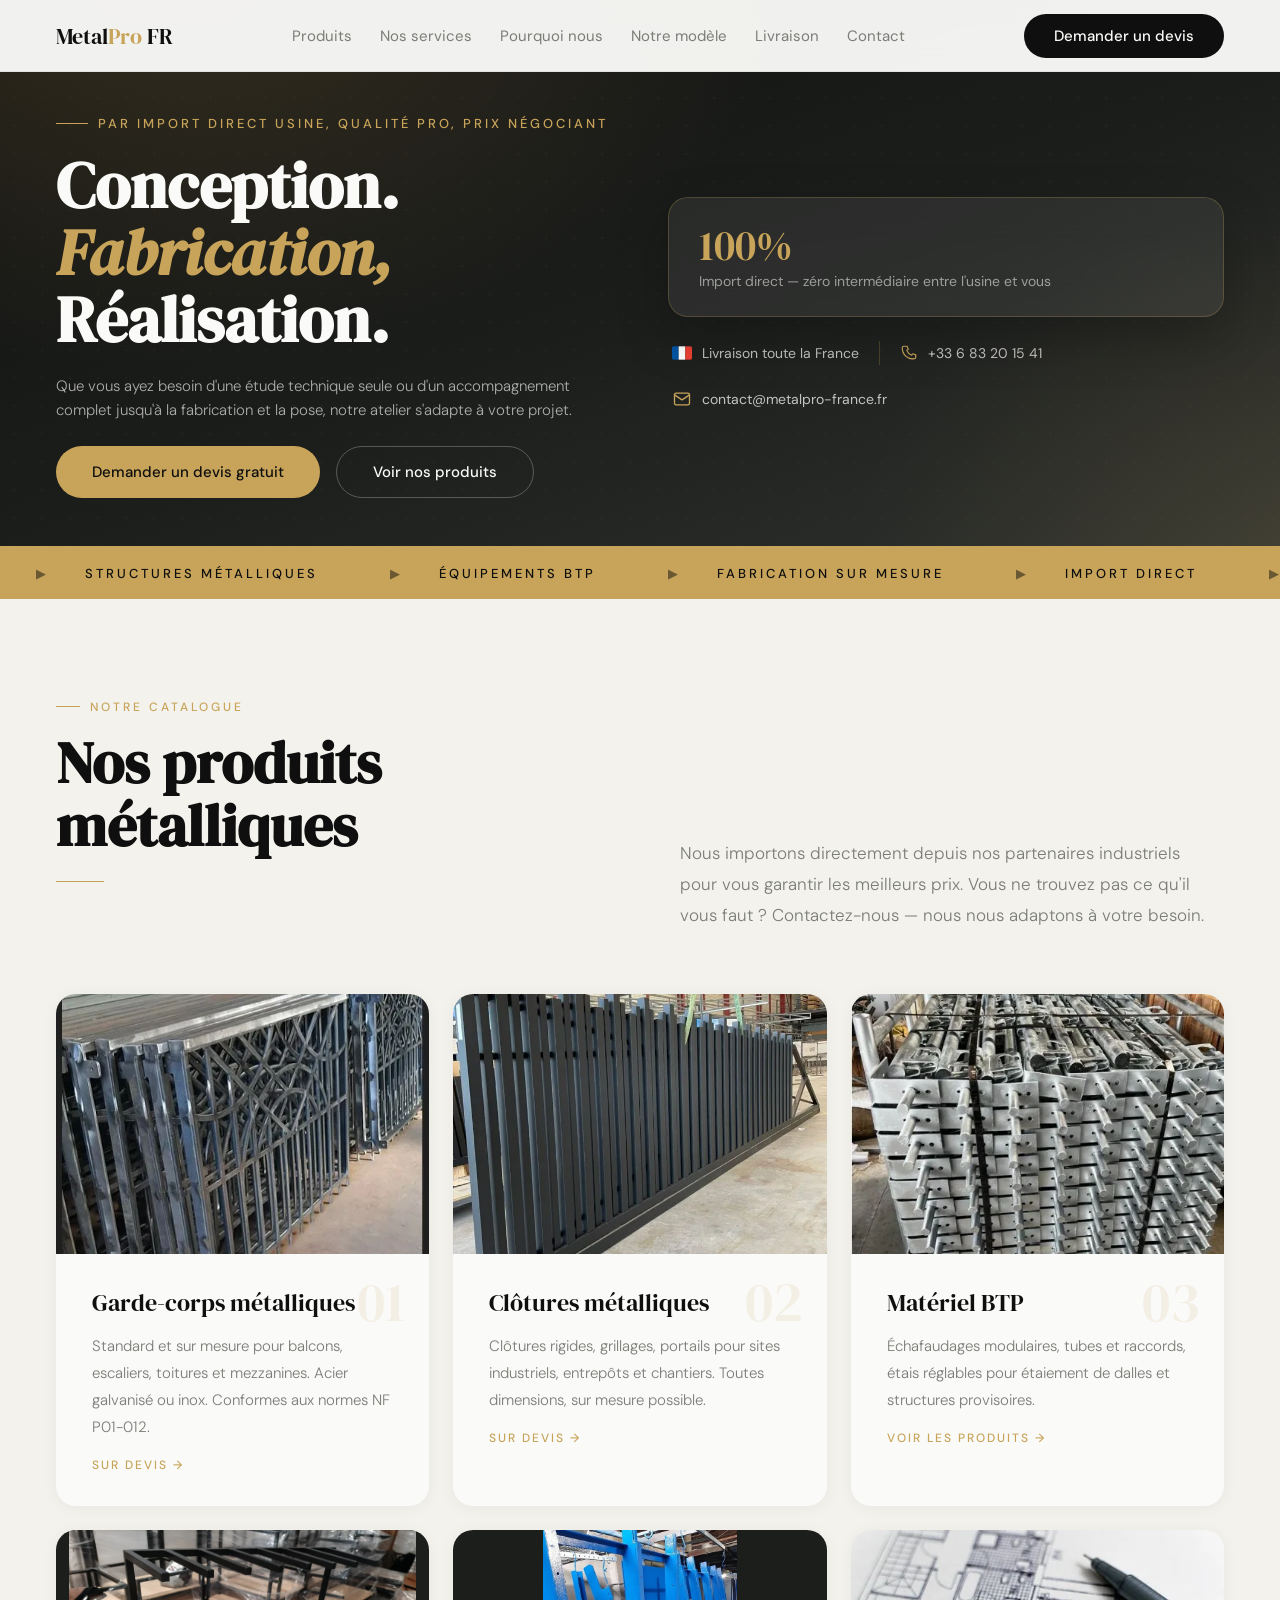
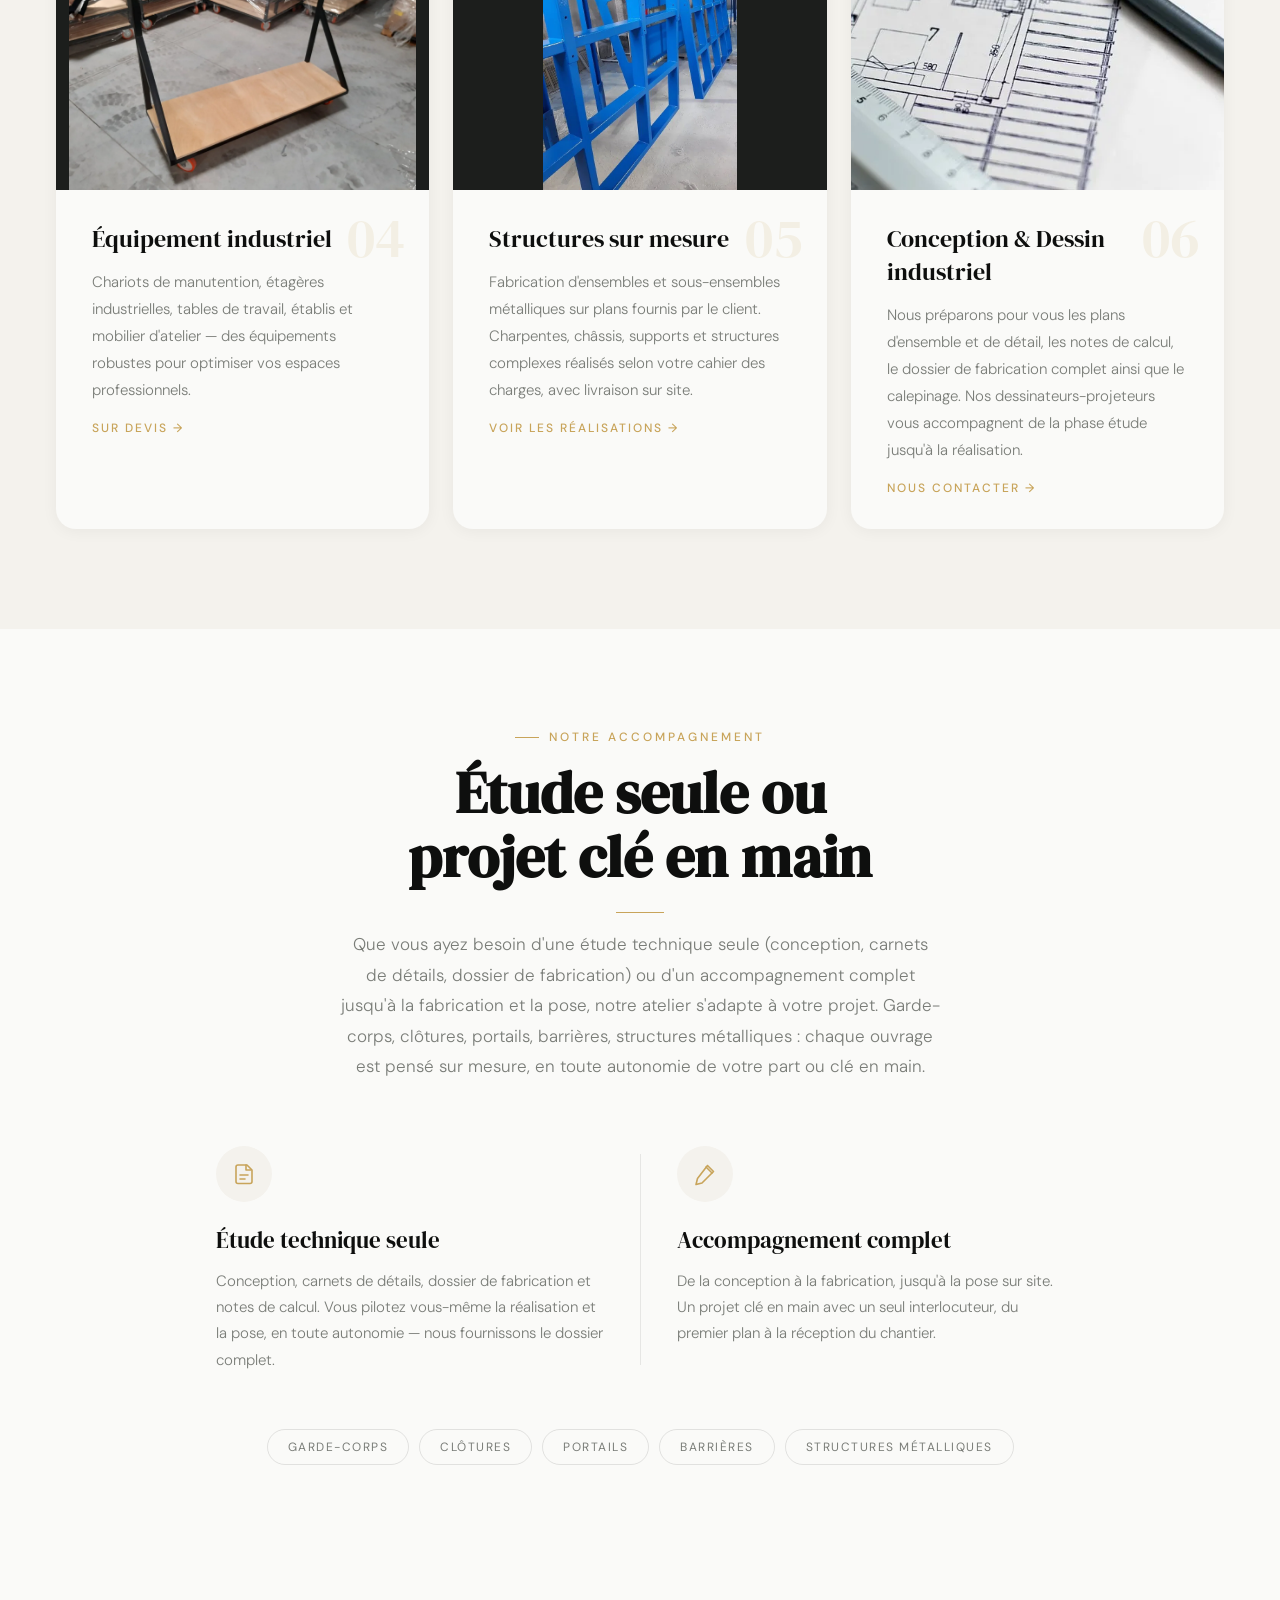
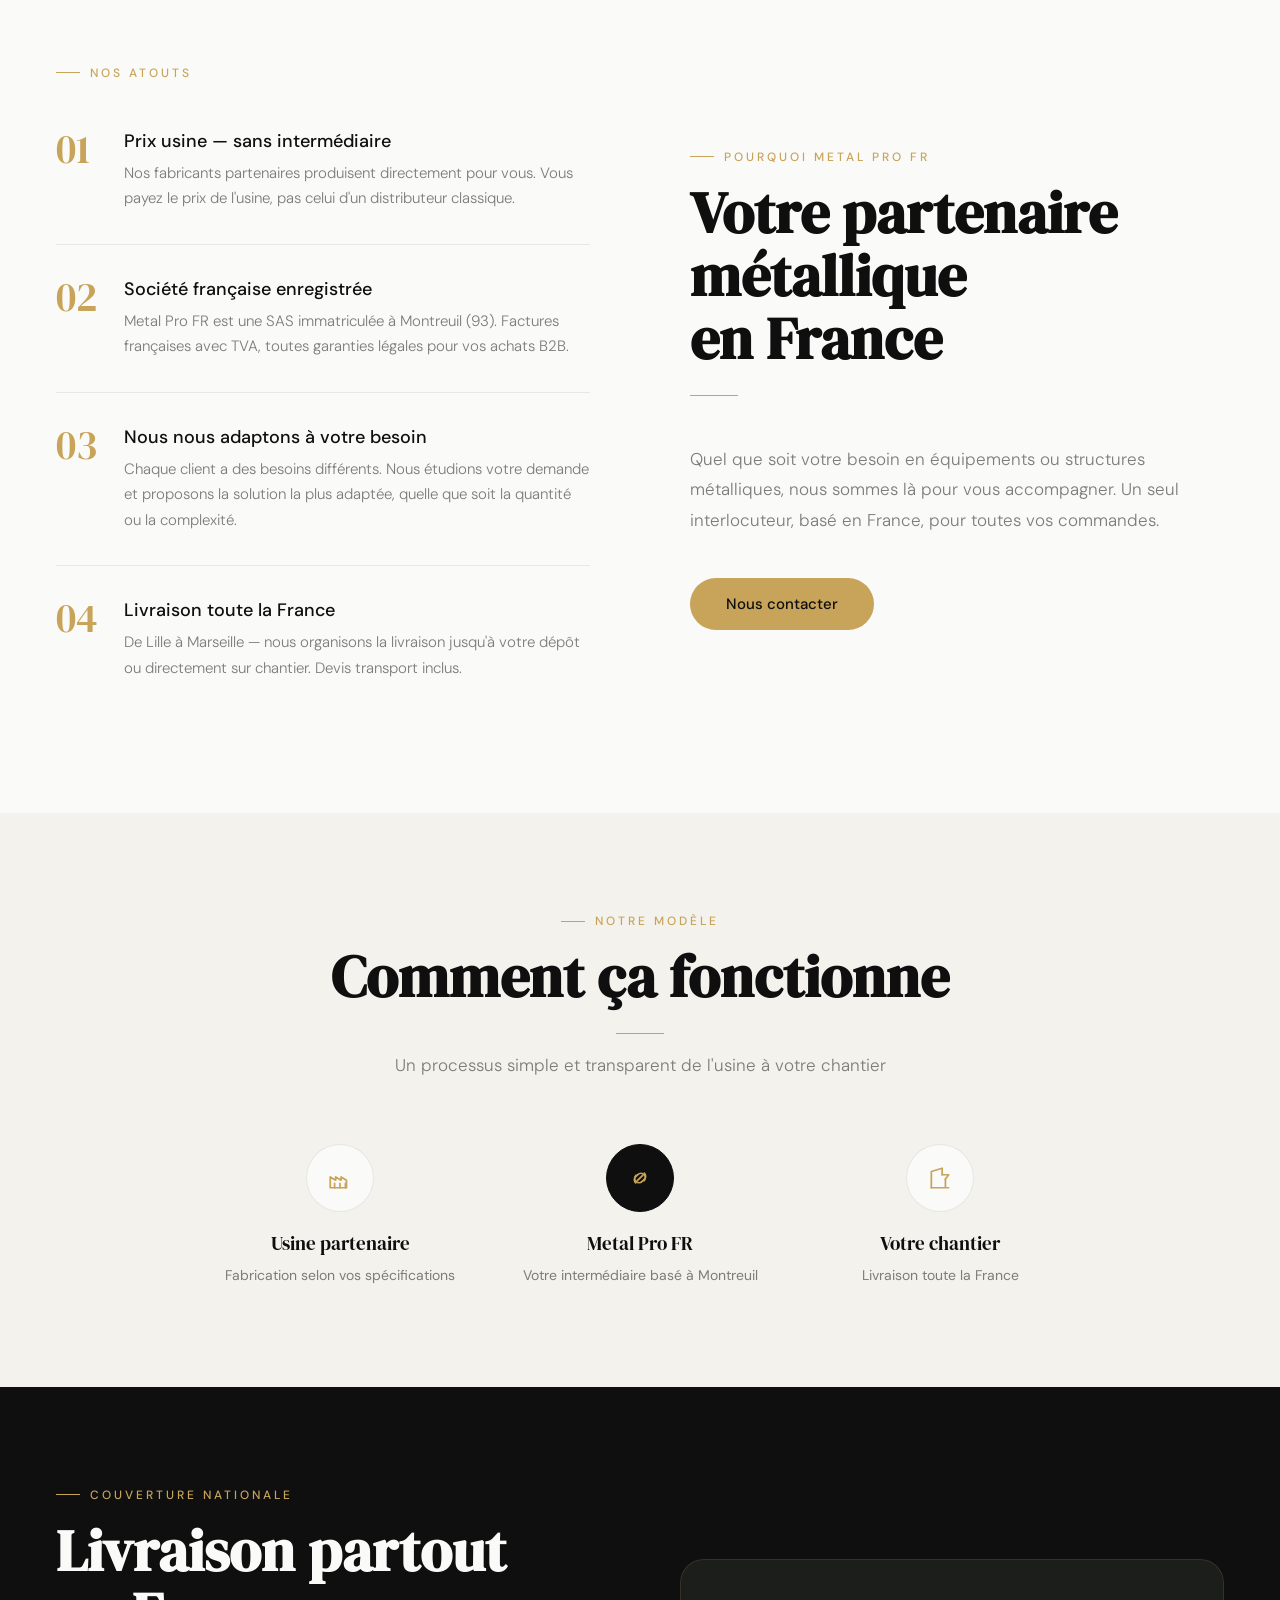
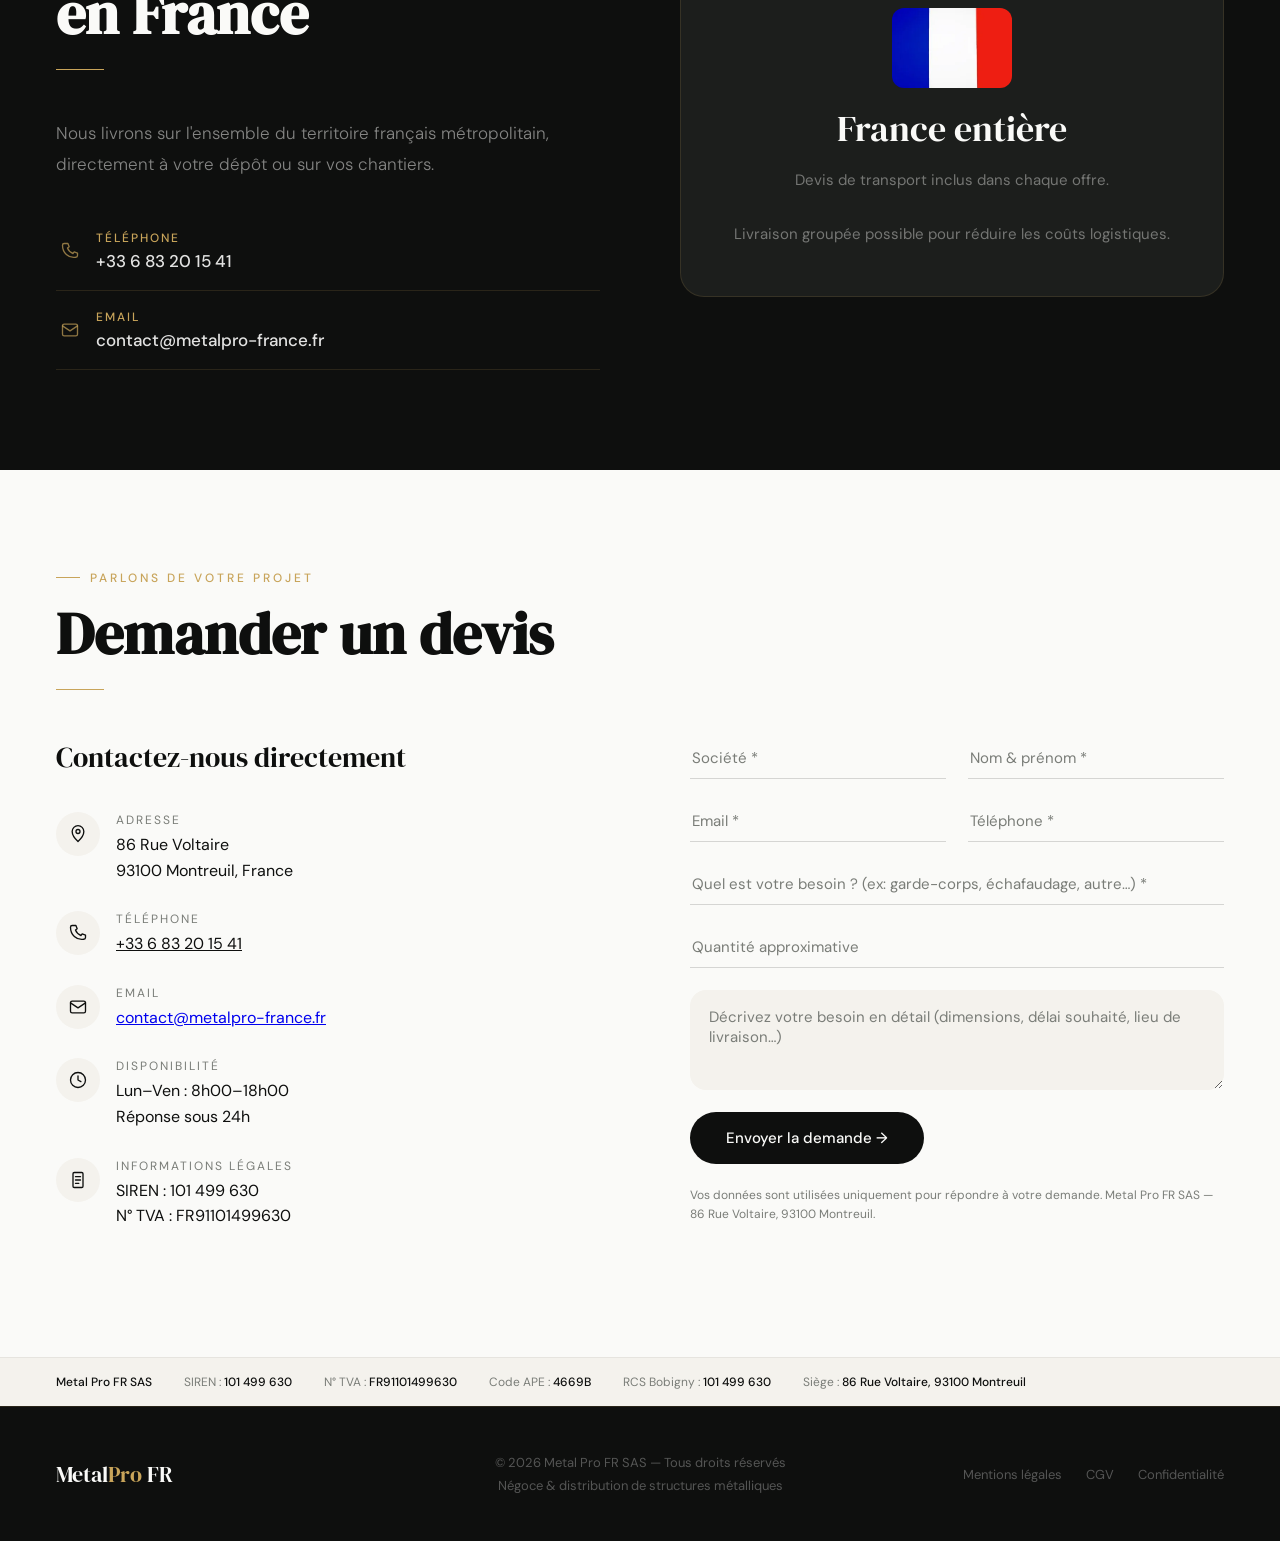
==== index.html @ 5ad7278f "Shorten hero description, move detailed copy to services section" ====
<!DOCTYPE html>
<html lang="fr">
<head>
<meta charset="UTF-8">
<link rel="icon" type="image/svg+xml" href="[data-uri]">
<meta name="viewport" content="width=device-width, initial-scale=1.0">
<title>Metal Pro FR — Négoce & Distribution de Structures Métalliques</title>
<meta name="description" content="Import direct usine — qualité professionnelle, prix négociant. Equipements et structures métalliques pour le BTP. Livraison toute la France.">
<link rel="canonical" href="https://metalpro-france.fr/">
<meta property="og:type" content="website">
<meta property="og:site_name" content="Metal Pro FR">
<meta property="og:title" content="Metal Pro FR — Négoce & Distribution de Structures Métalliques">
<meta property="og:description" content="Import direct usine — qualité professionnelle, prix négociant. Equipements et structures métalliques pour le BTP. Livraison toute la France.">
<meta property="og:url" content="https://metalpro-france.fr/">
<meta property="og:image" content="https://metalpro-france.fr/images/structures-sur-mesure.webp">
<meta property="og:locale" content="fr_FR">
<meta name="twitter:card" content="summary_large_image">
<meta name="twitter:title" content="Metal Pro FR — Négoce & Distribution de Structures Métalliques">
<meta name="twitter:description" content="Import direct usine — qualité professionnelle, prix négociant. Equipements et structures métalliques pour le BTP.">
<meta name="twitter:image" content="https://metalpro-france.fr/images/structures-sur-mesure.webp">
<link rel="preconnect" href="https://fonts.googleapis.com">
<link rel="preconnect" href="https://fonts.gstatic.com" crossorigin>
<link href="https://fonts.googleapis.com/css2?family=DM+Serif+Display:ital@0;1&family=DM+Sans:wght@300;400;500&display=swap" rel="stylesheet">
<link rel="stylesheet" href="assets/css/common.css">
<script src="assets/js/main.js" defer></script>
<script src="assets/js/form.js" defer></script>
<script type="application/ld+json">
{
  "@context": "https://schema.org",
  "@type": "LocalBusiness",
  "name": "Metal Pro FR",
  "legalName": "Metal Pro FR SAS",
  "url": "https://metalpro-france.fr/",
  "telephone": "+33683201541",
  "email": "contact@metalpro-france.fr",
  "address": {
    "@type": "PostalAddress",
    "streetAddress": "86 Rue Voltaire",
    "postalCode": "93100",
    "addressLocality": "Montreuil",
    "addressCountry": "FR"
  },
  "areaServed": "FR",
  "vatID": "FR91101499630",
  "taxID": "101499630",
  "openingHoursSpecification": {
    "@type": "OpeningHoursSpecification",
    "dayOfWeek": ["Monday","Tuesday","Wednesday","Thursday","Friday"],
    "opens": "08:00",
    "closes": "18:00"
  }
}
</script>
<style>
/* HERO — fond foncé */
.hero{display:grid;grid-template-columns:1fr 1fr;align-items:center;padding:108px 56px 48px;gap:56px;position:relative;overflow:hidden;
  background:
    radial-gradient(ellipse 1100px 750px at 12% -15%, rgba(200,164,90,0.22), transparent 60%),
    radial-gradient(ellipse 900px 700px at 105% 105%, rgba(200,164,90,0.14), transparent 55%),
    linear-gradient(160deg, var(--noir) 0%, var(--gris-fonce) 55%, var(--gris-mid) 100%);
}
.hero::before{content:'';position:absolute;inset:0;background-image:radial-gradient(rgba(200,164,90,0.12) 1px, transparent 1px);background-size:28px 28px;opacity:0.4;pointer-events:none;z-index:0}
.hero-left{position:relative;z-index:1}
.hero-eyebrow{display:inline-flex;align-items:center;gap:10px;font-size:13px;letter-spacing:3px;text-transform:uppercase;color:var(--or);margin-bottom:20px;font-weight:500}
.hero-eyebrow::before{content:'';width:32px;height:1px;background:var(--or)}
.hero-title{font-family:'DM Serif Display',serif;font-size:clamp(40px,5vw,64px);line-height:1.05;color:var(--blanc);margin-bottom:20px}
.hero-title em{font-style:italic;color:var(--or)}
.hero-desc{font-size:15px;font-weight:300;color:rgba(250,250,248,0.65);line-height:1.6;max-width:540px;margin-bottom:24px}
.hero-actions{display:flex;gap:16px;align-items:center;flex-wrap:wrap}
.btn-dark{background:var(--or);color:var(--noir);font-family:'DM Sans',sans-serif;font-weight:500;font-size:15px;padding:16px 36px;border:none;cursor:pointer;border-radius:999px;text-decoration:none;display:inline-block;transition:background .25s var(--ease),transform .25s var(--ease),box-shadow .25s var(--ease)}
.btn-dark:hover{background:var(--or-dark);transform:translateY(-2px);box-shadow:0 14px 28px rgba(200,164,90,0.3)}
.btn-ghost{background:transparent;color:var(--blanc);font-family:'DM Sans',sans-serif;font-weight:500;font-size:15px;padding:15px 36px;border:1px solid rgba(255,255,255,0.25);cursor:pointer;border-radius:999px;transition:border-color .25s var(--ease),color .25s var(--ease),transform .25s var(--ease)}
.btn-ghost:hover{border-color:var(--or);color:var(--or);transform:translateY(-2px)}
.hero-right{position:relative;z-index:1;display:flex;flex-direction:column;gap:24px}
.hero-stat-card{background:rgba(250,250,248,0.07);border:1px solid rgba(200,164,90,0.25);padding:26px 30px;border-radius:20px;backdrop-filter:blur(20px);-webkit-backdrop-filter:blur(20px);box-shadow:0 20px 50px rgba(0,0,0,0.25)}
.hero-stat-card .num{font-family:'DM Serif Display',serif;font-size:42px;color:var(--or);line-height:1}
.hero-stat-card .label{font-size:14px;color:rgba(250,250,248,0.55);margin-top:6px}
.hero-mini-row{display:flex;align-items:center;gap:20px;padding:0 4px}
.hero-mini-item{display:flex;align-items:center;gap:10px;text-decoration:none;color:rgba(250,250,248,0.75);font-size:14px}
.hero-mini-item .icon{width:18px;height:18px;color:var(--or);flex-shrink:0}
.hero-mini-divider{width:1px;height:24px;background:rgba(200,164,90,0.25);flex-shrink:0}
a.hero-mini-item{transition:color .25s var(--ease)}
a.hero-mini-item:hover{color:var(--or)}

.hero-contact-email{display:inline-flex;align-items:center;gap:10px;text-decoration:none;color:rgba(250,250,248,0.75);font-size:14px;padding:0 4px;transition:color .25s var(--ease)}
.hero-contact-email:hover{color:var(--or)}
.hero-contact-email .icon{color:var(--or);flex-shrink:0}
.hero-contact-arrow{width:15px;height:15px;flex-shrink:0;opacity:0;transform:translateX(-4px);transition:opacity .3s var(--ease),transform .3s var(--ease)}
.hero-contact-email:hover .hero-contact-arrow{opacity:1;transform:translateX(0)}

.bandeau{background:var(--or);padding:16px 0;overflow:hidden;white-space:nowrap}
.bandeau-inner{display:inline-flex;animation:scroll 28s linear infinite}
.bandeau-item{font-size:13px;letter-spacing:3px;text-transform:uppercase;color:var(--noir);padding:0 36px;font-weight:500}
.bandeau-item span{margin-right:36px;opacity:0.5}
@keyframes scroll{0%{transform:translateX(0)}100%{transform:translateX(-50%)}}

section{padding:100px 56px}
.titre-section{font-family:'DM Serif Display',serif;font-size:clamp(36px,4.5vw,58px);line-height:1.1;color:var(--noir);margin-bottom:16px}
.sous-titre{font-size:17px;font-weight:300;color:var(--texte-muted);line-height:1.8;max-width:540px}

.produits{background:var(--gris-clair)}
.produits-header{display:grid;grid-template-columns:1fr 1fr;gap:80px;align-items:end;margin-bottom:64px}
.produits-grid{display:grid;grid-template-columns:repeat(3,1fr);gap:24px}
.produit-card{background:var(--blanc);padding:0;position:relative;cursor:pointer;transition:transform .4s var(--ease),box-shadow .4s var(--ease);overflow:hidden;border-radius:20px;box-shadow:0 2px 16px rgba(0,0,0,0.05)}
.produit-card:hover{transform:translateY(-6px);box-shadow:0 28px 48px rgba(0,0,0,0.12)}
.produit-card img{transition:transform .5s var(--ease)}
.produit-card:hover img{transform:scale(1.04)}
.produit-num{font-family:'DM Serif Display',serif;font-size:56px;color:rgba(200,164,90,0.12);position:absolute;top:20px;right:24px;line-height:1}
.produit-icon{font-size:32px;margin-bottom:20px}
.produit-titre{font-family:'DM Serif Display',serif;font-size:24px;color:var(--noir);margin-bottom:14px}
.produit-desc{font-size:15px;color:var(--texte-muted);line-height:1.8;font-weight:300}
.produit-tag{display:inline-block;margin-top:16px;font-size:12px;letter-spacing:2px;text-transform:uppercase;color:var(--or);font-weight:500;transition:transform .3s var(--ease)}
.produit-card:hover .produit-tag{transform:translateX(5px)}

.services-header{max-width:640px;margin:0 auto;text-align:center}
.services-grid{display:grid;grid-template-columns:1fr auto 1fr;gap:0;max-width:920px;margin:64px auto 0;align-items:start}
.service-card{padding:0 36px;text-align:left}
.service-icon{width:56px;height:56px;border-radius:50%;background:var(--gris-clair);display:flex;align-items:center;justify-content:center;color:var(--or);margin-bottom:22px;transition:transform .3s var(--ease)}
.service-icon .icon{width:24px;height:24px}
.service-card:hover .service-icon{transform:translateY(-4px)}
.service-titre{font-family:'DM Serif Display',serif;font-size:23px;color:var(--noir);margin-bottom:12px}
.service-desc{font-size:15px;color:var(--texte-muted);line-height:1.75;font-weight:300}
.service-divider{width:1px;background:rgba(0,0,0,0.08);align-self:stretch;margin:8px 0}
.services-tags{display:flex;flex-wrap:wrap;justify-content:center;gap:10px;margin:56px auto 0;max-width:760px}
.services-tags span{font-size:12px;letter-spacing:1.5px;text-transform:uppercase;color:var(--texte-muted);border:1px solid rgba(0,0,0,0.1);border-radius:999px;padding:9px 20px;transition:border-color .3s var(--ease),color .3s var(--ease)}
.services-tags span:hover{border-color:var(--or);color:var(--or)}

.pourquoi-inner{display:grid;grid-template-columns:1fr 1fr;gap:100px;align-items:center}
.avantages{display:flex;flex-direction:column}
.avantage{display:flex;gap:24px;padding:32px 0;border-bottom:1px solid rgba(0,0,0,0.07);transition:padding-left .3s var(--ease)}
.avantage:hover{padding-left:10px}
.avantage:last-child{border-bottom:none}
.avantage-num{font-family:'DM Serif Display',serif;font-size:40px;color:var(--or);line-height:1;min-width:44px}
.avantage-titre{font-size:18px;font-weight:500;color:var(--noir);margin-bottom:8px}
.avantage-desc{font-size:15px;color:var(--texte-muted);line-height:1.7;font-weight:300}

.schema{background:var(--gris-clair)}
.schema-inner{max-width:900px;margin:0 auto;text-align:center}
.schema-flow{display:grid;grid-template-columns:1fr auto 1fr auto 1fr;align-items:start;gap:0;margin-top:64px}
.schema-box{text-align:center;padding:0 16px}
.schema-icon{width:68px;height:68px;border-radius:50%;background:var(--blanc);border:1px solid rgba(0,0,0,0.08);display:flex;align-items:center;justify-content:center;margin:0 auto 18px;color:var(--or);transition:transform .3s var(--ease),box-shadow .3s var(--ease)}
.schema-box:hover .schema-icon{transform:translateY(-4px);box-shadow:0 14px 28px rgba(0,0,0,0.1)}
.schema-icon .icon{width:26px;height:26px}
.schema-box.accent .schema-icon{background:var(--noir);border-color:var(--noir)}
.schema-titre{font-family:'DM Serif Display',serif;font-size:19px;color:var(--noir);margin-bottom:8px}
.schema-sous{font-size:14px;color:var(--texte-muted);line-height:1.6}
.schema-arrow{align-self:center;width:100%;height:1px;background:linear-gradient(90deg, rgba(200,164,90,0.5), rgba(200,164,90,0.15));margin-top:34px}

.zones{background:var(--noir)}
.zones .eyebrow{color:var(--or)}
.zones .eyebrow::before{background:var(--or)}
.zones .titre-section{color:var(--blanc)}
.zones .sous-titre{color:rgba(250,250,248,0.5)}
.zones .divider{background:var(--or)}
.zones-inner{display:grid;grid-template-columns:1fr 1fr;gap:80px;align-items:center}
.zone-item{display:flex;align-items:center;gap:16px;padding:18px 4px;border-bottom:1px solid rgba(200,164,90,0.15);transition:gap .3s var(--ease)}
.zone-item:hover{gap:20px}
.zone-item:hover .icon{color:var(--or)}
.zone-item .icon{width:20px;height:20px;color:rgba(200,164,90,0.7);flex-shrink:0;transition:color .3s var(--ease)}
.zone-item-label{font-size:12px;letter-spacing:2px;text-transform:uppercase;color:var(--or);margin-bottom:4px;font-weight:500}
.zone-item-value{font-size:17px;color:rgba(250,250,248,0.9);font-weight:500}
.zone-item-value a{color:inherit;text-decoration:none}
.zone-item-value a:hover{color:var(--or)}
.zone-carte{background:var(--gris-fonce);border:1px solid rgba(200,164,90,0.15);padding:48px 40px;border-radius:24px;text-align:center}
.zone-carte-titre{font-family:'DM Serif Display',serif;font-size:36px;color:var(--blanc);margin-bottom:14px}
.zone-carte-sous{font-size:15px;color:rgba(250,250,248,0.4);line-height:1.8}
.france-icon{font-size:80px;margin-bottom:20px}

.contact-inner{display:grid;grid-template-columns:1fr 1fr;gap:100px}
.contact-info-titre{font-family:'DM Serif Display',serif;font-size:28px;color:var(--noir);margin-bottom:36px}
.info-item{display:flex;gap:16px;margin-bottom:28px;align-items:flex-start}
.info-icon{width:44px;height:44px;background:var(--gris-clair);border-radius:50%;display:flex;align-items:center;justify-content:center;font-size:16px;flex-shrink:0}
.info-label{font-size:12px;letter-spacing:2px;text-transform:uppercase;color:var(--texte-muted);margin-bottom:4px}
.info-valeur{font-size:16px;color:var(--noir);line-height:1.6}
.contact-form{display:flex;flex-direction:column;gap:22px}
.form-row{display:grid;grid-template-columns:1fr 1fr;gap:22px}
.f-input{background:transparent;border:none;border-bottom:1.5px solid rgba(0,0,0,0.15);padding:10px 2px;color:var(--noir);font-family:'DM Sans',sans-serif;font-size:15px;outline:none;transition:border-color .25s var(--ease);width:100%;border-radius:0}
.f-input::placeholder{color:var(--texte-muted)}
.f-input:focus{border-color:var(--or)}
textarea.f-input{resize:vertical;min-height:100px;background:var(--gris-clair);border:1.5px solid transparent;border-radius:16px;padding:16px 18px}
textarea.f-input:focus{border-color:var(--or)}
.legal{font-size:12px;color:var(--texte-muted);line-height:1.6}
.merci{display:none;background:#e8f5e9;border:1px solid #a5d6a7;padding:24px;border-radius:16px;color:#2e7d32;font-size:16px;text-align:center}

.siren-band{background:var(--gris-clair);padding:16px 56px;display:flex;gap:32px;flex-wrap:wrap;border-top:1px solid rgba(0,0,0,0.06)}
.siren-item{font-size:12px;color:var(--texte-muted)}
.siren-item strong{color:var(--noir);font-weight:500}

footer{background:var(--noir);padding:44px 56px;display:grid;grid-template-columns:1fr auto 1fr;align-items:center;gap:32px;border-top:1px solid rgba(200,164,90,0.15)}
.footer-logo{font-family:'DM Serif Display',serif;font-size:22px;color:var(--blanc)}
.footer-logo span{color:var(--or)}
.footer-infos{text-align:center;font-size:13px;color:rgba(250,250,248,0.3);line-height:1.8}
.footer-links{display:flex;gap:24px;justify-content:flex-end}
.footer-links a{font-size:13px;color:rgba(250,250,248,0.3);text-decoration:none;transition:color .2s}
.footer-links a:hover{color:var(--or)}

@media (max-width: 900px){
  section{padding:64px 24px}
  .hero{padding:110px 24px 56px}
  .produits-grid{grid-template-columns:repeat(2,1fr)}
  .produits-header{grid-template-columns:1fr;gap:24px;align-items:start}
  .services-grid{grid-template-columns:1fr;gap:32px;margin-top:40px}
  .service-card{padding:0}
  .service-divider{display:none}
  .pourquoi-inner{grid-template-columns:1fr;gap:48px}
  .schema-flow{grid-template-columns:1fr;gap:4px}
  .schema-arrow{width:1px;height:28px;margin:0 auto;background:linear-gradient(180deg, rgba(200,164,90,0.5), rgba(200,164,90,0.15))}
  .zones-inner{grid-template-columns:1fr;gap:48px}
  .contact-inner{grid-template-columns:1fr;gap:48px}
  footer{grid-template-columns:1fr;text-align:center;gap:16px}
  .footer-links{justify-content:center}
  .siren-band{padding:16px 24px}
}
@media (max-width: 600px){
  .hero{grid-template-columns:1fr;padding:100px 20px 40px}
  .hero-title{font-size:clamp(36px,9vw,48px)}
  .hero-mini-row{flex-wrap:wrap;gap:14px}
  .hero-mini-divider{display:none}
  .produits-grid{grid-template-columns:1fr}
  .zones-list{grid-template-columns:1fr}
  .form-row{grid-template-columns:1fr}
  section{padding:48px 18px}
}
</style>
</head>
<body>

<a href="#accueil" class="skip-link">Aller au contenu</a>

<nav>
  <div class="logo">Metal<span>Pro</span> FR</div>
  <ul class="nav-links" id="nav-links">
    <li><a href="#produits">Produits</a></li>
    <li><a href="#services">Nos services</a></li>
    <li><a href="#pourquoi">Pourquoi nous</a></li>
    <li><a href="#import">Notre modèle</a></li>
    <li><a href="#zones">Livraison</a></li>
    <li><a href="#contact">Contact</a></li>
  </ul>
  <div class="nav-right">
    <button class="nav-cta" onclick="document.getElementById('contact').scrollIntoView({behavior:'smooth'})">Demander un devis</button>
    <button class="menu-toggle" id="menu-toggle" type="button" aria-expanded="false" aria-controls="nav-links" aria-label="Ouvrir le menu">
      <span></span><span></span><span></span>
    </button>
  </div>
</nav>

<section class="hero" id="accueil">
  <div class="hero-left">
    <div class="hero-eyebrow">par Import direct usine, qualité pro, prix négociant</div>
    <h1 class="hero-title">Conception.<br><em>Fabrication,</em><br>Réalisation.</h1>
    <p class="hero-desc">Que vous ayez besoin d'une étude technique seule ou d'un accompagnement complet jusqu'à la fabrication et la pose, notre atelier s'adapte à votre projet.</p>
    <div class="hero-actions">
      <a href="#contact" class="btn-dark">Demander un devis gratuit</a>
      <button class="btn-ghost" onclick="document.getElementById('produits').scrollIntoView({behavior:'smooth'})">Voir nos produits</button>
    </div>
  </div>
  <div class="hero-right">
    <div class="hero-stat-card">
      <div class="num">100%</div>
      <div class="label">Import direct — zéro intermédiaire entre l'usine et vous</div>
    </div>
    <div class="hero-mini-row">
      <div class="hero-mini-item">
        <svg width="20" height="14" viewBox="0 0 3 2" style="border-radius:2px;flex-shrink:0;"><rect width="1" height="2" fill="#0055A4"/><rect x="1" width="1" height="2" fill="#fff"/><rect x="2" width="1" height="2" fill="#EF4135"/></svg>
        <span>Livraison toute la France</span>
      </div>
      <div class="hero-mini-divider"></div>
      <a href="tel:+33683201541" class="hero-mini-item">
        <svg class="icon" viewBox="0 0 24 24" fill="none" stroke="currentColor" stroke-width="1.6" stroke-linecap="round" stroke-linejoin="round"><path d="M6.5 3h3l1.5 4-2 1.5a11 11 0 0 0 6.5 6.5l1.5-2 4 1.5v3a2 2 0 0 1-2 2C10 21 3 14 3 5a2 2 0 0 1 2-2z"/></svg>
        <span>+33 6 83 20 15 41</span>
      </a>
    </div>
    <a href="mailto:contact@metalpro-france.fr" class="hero-contact-email">
      <svg class="icon" viewBox="0 0 24 24" fill="none" stroke="currentColor" stroke-width="1.6" stroke-linecap="round" stroke-linejoin="round"><rect x="3" y="5" width="18" height="14" rx="2"/><path d="M3 7l9 6 9-6"/></svg>
      <span>contact@metalpro-france.fr</span>
      <svg class="icon hero-contact-arrow" viewBox="0 0 24 24" fill="none" stroke="currentColor" stroke-width="2" stroke-linecap="round" stroke-linejoin="round"><path d="M5 12h14M13 6l6 6-6 6"/></svg>
    </a>
  </div>
</section>

<div class="bandeau">
  <div class="bandeau-inner">
    <span class="bandeau-item"><span>▶</span>Structures métalliques</span>
    <span class="bandeau-item"><span>▶</span>Équipements BTP</span>
    <span class="bandeau-item"><span>▶</span>Fabrication sur mesure</span>
    <span class="bandeau-item"><span>▶</span>Import direct</span>
    <span class="bandeau-item"><span>▶</span>Prix compétitifs</span>
    <span class="bandeau-item"><span>▶</span>Livraison France</span>
    <span class="bandeau-item"><span>▶</span>Devis gratuit</span>
    <span class="bandeau-item"><span>▶</span>Structures métalliques</span>
    <span class="bandeau-item"><span>▶</span>Équipements BTP</span>
    <span class="bandeau-item"><span>▶</span>Fabrication sur mesure</span>
    <span class="bandeau-item"><span>▶</span>Import direct</span>
    <span class="bandeau-item"><span>▶</span>Prix compétitifs</span>
    <span class="bandeau-item"><span>▶</span>Livraison France</span>
    <span class="bandeau-item"><span>▶</span>Devis gratuit</span>
  </div>
</div>

<section class="produits" id="produits">
  <div class="produits-header reveal">
    <div>
      <div class="eyebrow">Notre catalogue</div>
      <h2 class="titre-section">Nos produits métalliques</h2>
      <div class="divider"></div>
    </div>
    <p class="sous-titre">Nous importons directement depuis nos partenaires industriels pour vous garantir les meilleurs prix. Vous ne trouvez pas ce qu'il vous faut ? Contactez-nous — nous nous adaptons à votre besoin.</p>
  </div>
  <div class="produits-grid">
    <div class="produit-card reveal" onclick="document.getElementById('contact').scrollIntoView({behavior:'smooth'})">
      <img src="images/garde-corps-metalliques.webp" width="502" height="384" loading="lazy" alt="Garde-corps métalliques" style="width:100%;height:260px;object-fit:cover;display:block;">
      <div style="padding:32px 36px;position:relative;">
        <div class="produit-num">01</div>
        <div class="produit-titre">Garde-corps métalliques</div>
        <p class="produit-desc">Standard et sur mesure pour balcons, escaliers, toitures et mezzanines. Acier galvanisé ou inox. Conformes aux normes NF P01-012.</p>
        <div class="produit-tag">Sur devis →</div>
      </div>
    </div>
    <div class="produit-card reveal reveal-d1" onclick="document.getElementById('contact').scrollIntoView({behavior:'smooth'})">
      <img src="images/clotures-metalliques.webp" width="667" height="569" loading="lazy" alt="Clôtures métalliques" style="width:100%;height:260px;object-fit:cover;display:block;">
      <div style="padding:32px 36px;position:relative;">
        <div class="produit-num">02</div>
        <div class="produit-titre">Clôtures métalliques</div>
        <p class="produit-desc">Clôtures rigides, grillages, portails pour sites industriels, entrepôts et chantiers. Toutes dimensions, sur mesure possible.</p>
        <div class="produit-tag">Sur devis →</div>
      </div>
    </div>
    <div class="produit-card reveal reveal-d2" onclick="window.location.href='materiel-btp.html'" style="cursor:pointer;">
      <img src="images/materiel-btp.webp" width="491" height="584" loading="lazy" alt="Matériel BTP" style="width:100%;height:260px;object-fit:cover;display:block;">
      <div style="padding:32px 36px;position:relative;">
        <div class="produit-num">03</div>
        <a href="materiel-btp.html" style="text-decoration:none;color:inherit;">
          <div class="produit-titre">Matériel BTP</div>
        </a>
        <p class="produit-desc">Échafaudages modulaires, tubes et raccords, étais réglables pour étaiement de dalles et structures provisoires.</p>
        <a href="materiel-btp.html" class="produit-tag" style="text-decoration:none;">Voir les produits →</a>
      </div>
    </div>
    <div class="produit-card reveal" onclick="document.getElementById('contact').scrollIntoView({behavior:'smooth'})">
      <img src="images/equipement-industriel.webp" width="1600" height="1200" loading="lazy" alt="Équipement industriel" style="width:100%;height:260px;object-fit:contain;display:block;background:#1c1e1c;">
      <div style="padding:32px 36px;position:relative;">
        <div class="produit-num">04</div>
        <div class="produit-titre">Équipement industriel</div>
        <p class="produit-desc">Chariots de manutention, étagères industrielles, tables de travail, établis et mobilier d'atelier — des équipements robustes pour optimiser vos espaces professionnels.</p>
        <div class="produit-tag">Sur devis →</div>
      </div>
    </div>
    <div class="produit-card reveal reveal-d1" onclick="window.location.href='structures-sur-mesure.html'" style="cursor:pointer;">
      <img src="images/structures-sur-mesure.webp" width="560" height="750" loading="lazy" alt="Structures sur mesure" style="width:100%;height:260px;object-fit:contain;display:block;background:#1c1e1c;">
      <div style="padding:32px 36px;position:relative;">
        <div class="produit-num">05</div>
        <a href="structures-sur-mesure.html" style="text-decoration:none;color:inherit;">
          <div class="produit-titre" style="transition:color .2s;">Structures sur mesure</div>
        </a>
        <p class="produit-desc">Fabrication d'ensembles et sous-ensembles métalliques sur plans fournis par le client. Charpentes, châssis, supports et structures complexes réalisés selon votre cahier des charges, avec livraison sur site.</p>
        <a href="structures-sur-mesure.html" class="produit-tag" style="text-decoration:none;">Voir les réalisations →</a>
      </div>
    </div>
    <div class="produit-card reveal reveal-d2" onclick="document.getElementById('contact').scrollIntoView({behavior:'smooth'})">
      <img src="images/conception-et-dessin-industriel.webp" width="510" height="340" loading="lazy" alt="Conception et dessin industriel" style="width:100%;height:260px;object-fit:cover;display:block;">
      <div style="padding:32px 36px;position:relative;">
        <div class="produit-num">06</div>
        <div class="produit-titre">Conception &amp; Dessin industriel</div>
        <p class="produit-desc">Nous préparons pour vous les plans d'ensemble et de détail, les notes de calcul, le dossier de fabrication complet ainsi que le calepinage. Nos dessinateurs-projeteurs vous accompagnent de la phase étude jusqu'à la réalisation.</p>
        <div class="produit-tag">Nous contacter →</div>
      </div>
    </div>
  </div>
</section>

<section id="services">
  <div class="services-header reveal">
    <div class="eyebrow" style="justify-content:center">Notre accompagnement</div>
    <h2 class="titre-section">Étude seule ou<br>projet clé en main</h2>
    <div class="divider" style="margin:24px auto 0"></div>
    <p class="sous-titre" style="margin:16px auto 0;max-width:600px">Que vous ayez besoin d'une étude technique seule (conception, carnets de détails, dossier de fabrication) ou d'un accompagnement complet jusqu'à la fabrication et la pose, notre atelier s'adapte à votre projet. Garde-corps, clôtures, portails, barrières, structures métalliques : chaque ouvrage est pensé sur mesure, en toute autonomie de votre part ou clé en main.</p>
  </div>
  <div class="services-grid">
    <div class="service-card reveal">
      <div class="service-icon"><svg class="icon" viewBox="0 0 24 24" fill="none" stroke="currentColor" stroke-width="1.6" stroke-linecap="round" stroke-linejoin="round"><path d="M4 19.5V5a2 2 0 0 1 2-2h9l5 5v11.5a2 2 0 0 1-2 2H6a2 2 0 0 1-2-2z"/><path d="M14 3v5h5M8 13h8M8 17h5"/></svg></div>
      <div class="service-titre">Étude technique seule</div>
      <p class="service-desc">Conception, carnets de détails, dossier de fabrication et notes de calcul. Vous pilotez vous-même la réalisation et la pose, en toute autonomie — nous fournissons le dossier complet.</p>
    </div>
    <div class="service-divider reveal reveal-d1"></div>
    <div class="service-card reveal reveal-d2">
      <div class="service-icon"><svg class="icon" viewBox="0 0 24 24" fill="none" stroke="currentColor" stroke-width="1.6" stroke-linecap="round" stroke-linejoin="round"><path d="M14.5 3.5l6 6L9 21l-6 1.5L4.5 16.5z"/><path d="M13 5l6 6"/></svg></div>
      <div class="service-titre">Accompagnement complet</div>
      <p class="service-desc">De la conception à la fabrication, jusqu'à la pose sur site. Un projet clé en main avec un seul interlocuteur, du premier plan à la réception du chantier.</p>
    </div>
  </div>
  <div class="services-tags reveal reveal-d3">
    <span>Garde-corps</span>
    <span>Clôtures</span>
    <span>Portails</span>
    <span>Barrières</span>
    <span>Structures métalliques</span>
  </div>
</section>

<section id="pourquoi">
  <div class="pourquoi-inner">
    <div class="avantages reveal">
      <div class="eyebrow">Nos atouts</div>
      <div class="avantage">
        <div class="avantage-num">01</div>
        <div>
          <div class="avantage-titre">Prix usine — sans intermédiaire</div>
          <p class="avantage-desc">Nos fabricants partenaires produisent directement pour vous. Vous payez le prix de l'usine, pas celui d'un distributeur classique.</p>
        </div>
      </div>
      <div class="avantage">
        <div class="avantage-num">02</div>
        <div>
          <div class="avantage-titre">Société française enregistrée</div>
          <p class="avantage-desc">Metal Pro FR est une SAS immatriculée à Montreuil (93). Factures françaises avec TVA, toutes garanties légales pour vos achats B2B.</p>
        </div>
      </div>
      <div class="avantage">
        <div class="avantage-num">03</div>
        <div>
          <div class="avantage-titre">Nous nous adaptons à votre besoin</div>
          <p class="avantage-desc">Chaque client a des besoins différents. Nous étudions votre demande et proposons la solution la plus adaptée, quelle que soit la quantité ou la complexité.</p>
        </div>
      </div>
      <div class="avantage">
        <div class="avantage-num">04</div>
        <div>
          <div class="avantage-titre">Livraison toute la France</div>
          <p class="avantage-desc">De Lille à Marseille — nous organisons la livraison jusqu'à votre dépôt ou directement sur chantier. Devis transport inclus.</p>
        </div>
      </div>
    </div>
    <div class="reveal reveal-d1">
      <div class="eyebrow">Pourquoi Metal Pro FR</div>
      <h2 class="titre-section">Votre partenaire<br>métallique<br>en France</h2>
      <div class="divider"></div>
      <p class="sous-titre">Quel que soit votre besoin en équipements ou structures métalliques, nous sommes là pour vous accompagner. Un seul interlocuteur, basé en France, pour toutes vos commandes.</p>
      <br><br>
      <button class="btn-dark" onclick="document.getElementById('contact').scrollIntoView({behavior:'smooth'})">Nous contacter</button>
    </div>
  </div>
</section>

<section class="schema" id="import">
  <div class="schema-inner">
    <div class="eyebrow" style="justify-content:center">Notre modèle</div>
    <h2 class="titre-section">Comment ça fonctionne</h2>
    <div class="divider" style="margin:24px auto 0"></div>
    <p class="sous-titre" style="margin:16px auto 0">Un processus simple et transparent de l'usine à votre chantier</p>
    <div class="schema-flow">
      <div class="schema-box reveal">
        <div class="schema-icon"><svg class="icon" viewBox="0 0 24 24" fill="none" stroke="currentColor" stroke-width="1.6" stroke-linecap="round" stroke-linejoin="round"><path d="M3 21V11l5 3v-3l5 3v-3l5 3v7H3z"/><path d="M7 21v-4M12 21v-4M17 21v-4"/></svg></div>
        <div class="schema-titre">Usine partenaire</div>
        <p class="schema-sous">Fabrication selon vos spécifications</p>
      </div>
      <div class="schema-arrow reveal reveal-d1"></div>
      <div class="schema-box accent reveal reveal-d2">
        <div class="schema-icon"><svg class="icon" viewBox="0 0 24 24" fill="none" stroke="currentColor" stroke-width="1.6" stroke-linecap="round" stroke-linejoin="round"><path d="M9.5 14.5l5-5"/><path d="M8 16.5a4 4 0 0 1 0-5.7l2-2a4 4 0 0 1 5.7 5.7"/><path d="M16 7.5a4 4 0 0 1 0 5.7l-2 2a4 4 0 0 1-5.7-5.7"/></svg></div>
        <div class="schema-titre">Metal Pro FR</div>
        <p class="schema-sous">Votre intermédiaire basé à Montreuil</p>
      </div>
      <div class="schema-arrow reveal reveal-d3"></div>
      <div class="schema-box reveal reveal-d4">
        <div class="schema-icon"><svg class="icon" viewBox="0 0 24 24" fill="none" stroke="currentColor" stroke-width="1.6" stroke-linecap="round" stroke-linejoin="round"><path d="M4 21V6l10-3v6"/><path d="M14 9h6l-3 4"/><path d="M17 13v8M4 21h16"/></svg></div>
        <div class="schema-titre">Votre chantier</div>
        <p class="schema-sous">Livraison toute la France</p>
      </div>
    </div>
  </div>
</section>

<section class="zones" id="zones">
  <div class="zones-inner">
    <div class="reveal">
      <div class="eyebrow">Couverture nationale</div>
      <h2 class="titre-section">Livraison partout<br>en France</h2>
      <div class="divider"></div>
      <p class="sous-titre">Nous livrons sur l'ensemble du territoire français métropolitain, directement à votre dépôt ou sur vos chantiers.</p>
      <div style="margin-top:32px;">
        <div class="zone-item">
          <svg class="icon" viewBox="0 0 24 24" fill="none" stroke="currentColor" stroke-width="1.6" stroke-linecap="round" stroke-linejoin="round"><path d="M6.5 3h3l1.5 4-2 1.5a11 11 0 0 0 6.5 6.5l1.5-2 4 1.5v3a2 2 0 0 1-2 2C10 21 3 14 3 5a2 2 0 0 1 2-2z"/></svg>
          <div>
            <div class="zone-item-label">Téléphone</div>
            <div class="zone-item-value"><a href="tel:+33683201541">+33 6 83 20 15 41</a></div>
          </div>
        </div>
        <div class="zone-item">
          <svg class="icon" viewBox="0 0 24 24" fill="none" stroke="currentColor" stroke-width="1.6" stroke-linecap="round" stroke-linejoin="round"><rect x="3" y="5" width="18" height="14" rx="2"/><path d="M3 7l9 6 9-6"/></svg>
          <div>
            <div class="zone-item-label">Email</div>
            <div class="zone-item-value"><a href="mailto:contact@metalpro-france.fr">contact@metalpro-france.fr</a></div>
          </div>
        </div>
      </div>
    </div>
    <div class="zone-carte reveal reveal-d1">
      <img src="images/drapeau-france.webp" width="367" height="224" loading="lazy" alt="Drapeau France" style="width:120px;height:80px;object-fit:cover;border-radius:12px;margin-bottom:16px;display:block;margin-left:auto;margin-right:auto;">
      <div class="zone-carte-titre">France entière</div>
      <p class="zone-carte-sous">Devis de transport inclus dans chaque offre.<br><br>Livraison groupée possible pour réduire les coûts logistiques.</p>
    </div>
  </div>
</section>

<section id="contact">
  <div class="eyebrow">Parlons de votre projet</div>
  <h2 class="titre-section">Demander un devis</h2>
  <div class="divider"></div>
  <div class="contact-inner">
    <div class="reveal">
      <div class="contact-info-titre">Contactez-nous directement</div>
      <div class="info-item">
        <div class="info-icon"><svg class="icon" viewBox="0 0 24 24" fill="none" stroke="currentColor" stroke-width="1.6" stroke-linecap="round" stroke-linejoin="round"><path d="M12 21s7-6.4 7-12a7 7 0 1 0-14 0c0 5.6 7 12 7 12z"/><circle cx="12" cy="9" r="2.4"/></svg></div>
        <div>
          <div class="info-label">Adresse</div>
          <div class="info-valeur">86 Rue Voltaire<br>93100 Montreuil, France</div>
        </div>
      </div>
      <div class="info-item">
        <div class="info-icon"><svg class="icon" viewBox="0 0 24 24" fill="none" stroke="currentColor" stroke-width="1.6" stroke-linecap="round" stroke-linejoin="round"><path d="M6.5 3h3l1.5 4-2 1.5a11 11 0 0 0 6.5 6.5l1.5-2 4 1.5v3a2 2 0 0 1-2 2C10 21 3 14 3 5a2 2 0 0 1 2-2z"/></svg></div>
        <div>
          <div class="info-label">Téléphone</div>
          <div class="info-valeur"><a href="tel:+33683201541" style="color:inherit;">+33 6 83 20 15 41</a></div>
        </div>
      </div>
      <div class="info-item">
        <div class="info-icon"><svg class="icon" viewBox="0 0 24 24" fill="none" stroke="currentColor" stroke-width="1.6" stroke-linecap="round" stroke-linejoin="round"><rect x="3" y="5" width="18" height="14" rx="2"/><path d="M3 7l9 6 9-6"/></svg></div>
        <div>
          <div class="info-label">Email</div>
          <div class="info-valeur"><a href="mailto:contact@metalpro-france.fr">contact@metalpro-france.fr</a></div>
        </div>
      </div>
      <div class="info-item">
        <div class="info-icon"><svg class="icon" viewBox="0 0 24 24" fill="none" stroke="currentColor" stroke-width="1.6" stroke-linecap="round" stroke-linejoin="round"><circle cx="12" cy="12" r="9"/><path d="M12 7v5l3.5 2"/></svg></div>
        <div>
          <div class="info-label">Disponibilité</div>
          <div class="info-valeur">Lun–Ven : 8h00–18h00<br>Réponse sous 24h</div>
        </div>
      </div>
      <div class="info-item">
        <div class="info-icon"><svg class="icon" viewBox="0 0 24 24" fill="none" stroke="currentColor" stroke-width="1.6" stroke-linecap="round" stroke-linejoin="round"><rect x="6" y="3" width="12" height="18" rx="1.5"/><path d="M9 8h6M9 12h6M9 16h4"/></svg></div>
        <div>
          <div class="info-label">Informations légales</div>
          <div class="info-valeur">SIREN : 101 499 630<br>N° TVA : FR91101499630</div>
        </div>
      </div>
    </div>
    <div class="reveal reveal-d1">
      <div id="merci" class="merci" role="status">
        <svg class="icon" style="color:#2e7d32;vertical-align:-4px;margin-right:6px;" viewBox="0 0 24 24" fill="none" stroke="currentColor" stroke-width="2" stroke-linecap="round" stroke-linejoin="round"><path d="M5 13l4 4L19 7"/></svg>
        Votre demande a bien été envoyée ! Nous vous répondons sous 24h.
      </div>
      <div id="erreur" class="merci" style="background:#fdecea;border-color:#f5c6cb;color:#a12622;" role="alert"></div>
      <form class="contact-form" id="devis-form" action="https://formspree.io/f/mdawlwzd" method="POST">
        <div class="form-row">
          <div>
            <label class="sr-only" for="f-societe">Société</label>
            <input class="f-input" id="f-societe" type="text" name="societe" placeholder="Société *" required>
          </div>
          <div>
            <label class="sr-only" for="f-nom">Nom &amp; prénom</label>
            <input class="f-input" id="f-nom" type="text" name="nom" placeholder="Nom & prénom *" required>
          </div>
        </div>
        <div class="form-row">
          <div>
            <label class="sr-only" for="f-email">Email</label>
            <input class="f-input" id="f-email" type="email" name="email" placeholder="Email *" required>
          </div>
          <div>
            <label class="sr-only" for="f-telephone">Téléphone</label>
            <input class="f-input" id="f-telephone" type="tel" name="telephone" placeholder="Téléphone *">
          </div>
        </div>
        <label class="sr-only" for="f-produit">Quel est votre besoin ?</label>
        <input class="f-input" id="f-produit" type="text" name="produit" placeholder="Quel est votre besoin ? (ex: garde-corps, échafaudage, autre…) *" required>
        <label class="sr-only" for="f-quantite">Quantité approximative</label>
        <input class="f-input" id="f-quantite" type="text" name="quantite" placeholder="Quantité approximative">
        <label class="sr-only" for="f-message">Message</label>
        <textarea class="f-input" id="f-message" name="message" placeholder="Décrivez votre besoin en détail (dimensions, délai souhaité, lieu de livraison…)"></textarea>
        <input type="text" name="_gotcha" style="display:none" tabindex="-1" autocomplete="off">
        <button type="submit" class="btn-dark" style="align-self:flex-start;background:var(--noir);color:var(--blanc)">Envoyer la demande →</button>
        <p class="legal">Vos données sont utilisées uniquement pour répondre à votre demande. Metal Pro FR SAS — 86 Rue Voltaire, 93100 Montreuil.</p>
      </form>
    </div>
  </div>
</section>

<div class="siren-band">
  <div class="siren-item"><strong>Metal Pro FR SAS</strong></div>
  <div class="siren-item">SIREN : <strong>101 499 630</strong></div>
  <div class="siren-item">N° TVA : <strong>FR91101499630</strong></div>
  <div class="siren-item">Code APE : <strong>4669B</strong></div>
  <div class="siren-item">RCS Bobigny : <strong>101 499 630</strong></div>
  <div class="siren-item">Siège : <strong>86 Rue Voltaire, 93100 Montreuil</strong></div>
</div>

<footer>
  <div class="footer-logo">Metal<span>Pro</span> FR</div>
  <div class="footer-infos">© 2026 Metal Pro FR SAS — Tous droits réservés<br>Négoce & distribution de structures métalliques</div>
  <div class="footer-links">
    <a href="mentions-legales.html">Mentions légales</a>
    <a href="cgv.html">CGV</a>
    <a href="confidentialite.html">Confidentialité</a>
  </div>
</footer>

<button id="to-top" class="to-top" aria-label="Retour en haut">
  <svg class="icon" viewBox="0 0 24 24" fill="none" stroke="currentColor" stroke-width="2" stroke-linecap="round" stroke-linejoin="round"><path d="M12 19V5M5 12l7-7 7 7"/></svg>
</button>
</body>
</html>
---- assets/css/common.css ----
*,*::before,*::after{box-sizing:border-box;margin:0;padding:0}
:root{
  --noir:#0e0f0e;
  --gris-fonce:#1c1e1c;
  --gris-mid:#2e312e;
  --gris-clair:#f4f2ed;
  --blanc:#fafaf8;
  --or:#c8a45a;
  --or-dark:#a9843f;
  --texte-muted:#7a7d78;
  --ease:cubic-bezier(.16,.84,.44,1);
}
html{scroll-behavior:smooth}
@media (prefers-reduced-motion: reduce){
  html{scroll-behavior:auto}
}
body{font-family:'DM Sans',sans-serif;background:var(--blanc);color:var(--noir);overflow-x:hidden}
nav{position:fixed;top:0;left:0;right:0;z-index:100;display:flex;align-items:center;justify-content:space-between;padding:0 56px;height:72px;background:rgba(250,250,248,0.96);backdrop-filter:blur(12px);border-bottom:1px solid rgba(0,0,0,0.06);transition:box-shadow .3s var(--ease)}
nav.scrolled{box-shadow:0 8px 30px rgba(14,15,14,0.07)}
.logo{font-family:'DM Serif Display',serif;font-size:22px;color:var(--noir);text-decoration:none}
.logo span{color:var(--or)}
.nav-links{display:flex;gap:28px;list-style:none}
.nav-links a{font-size:15px;color:var(--texte-muted);text-decoration:none;transition:color .2s}
.nav-links a:hover{color:var(--noir)}
.nav-right{display:flex;align-items:center;gap:16px}
.nav-cta{background:var(--noir);color:var(--blanc);font-family:'DM Sans',sans-serif;font-weight:500;font-size:15px;padding:12px 30px;border:none;cursor:pointer;border-radius:999px;text-decoration:none;transition:background .25s var(--ease),transform .25s var(--ease)}
.nav-cta:hover{background:var(--gris-mid);transform:translateY(-1px)}
.btn-retour{display:inline-flex;align-items:center;gap:10px;font-size:15px;color:var(--texte-muted);text-decoration:none;transition:color .2s,gap .2s;font-weight:500}
.btn-retour:hover{color:var(--or);gap:13px}
.eyebrow{font-size:12px;letter-spacing:3px;text-transform:uppercase;color:var(--or);margin-bottom:16px;font-weight:500;display:flex;align-items:center;gap:10px}
.eyebrow::before{content:'';width:24px;height:1px;background:var(--or)}
.divider{width:48px;height:1px;background:var(--or);margin:24px 0 48px}

.menu-toggle{display:none;flex-direction:column;justify-content:center;align-items:flex-end;gap:5px;width:32px;height:32px;background:transparent;border:none;cursor:pointer;padding:0}
.menu-toggle span{display:block;height:2px;background:var(--noir);border-radius:1px;transition:transform .25s var(--ease),opacity .2s var(--ease),width .25s var(--ease)}
.menu-toggle span:nth-child(1){width:24px}
.menu-toggle span:nth-child(2){width:18px}
.menu-toggle span:nth-child(3){width:24px}
.menu-toggle[aria-expanded="true"] span{width:24px}
.menu-toggle[aria-expanded="true"] span:nth-child(1){transform:translateY(7px) rotate(45deg)}
.menu-toggle[aria-expanded="true"] span:nth-child(2){opacity:0}
.menu-toggle[aria-expanded="true"] span:nth-child(3){transform:translateY(-7px) rotate(-45deg)}

.sr-only{position:absolute;width:1px;height:1px;padding:0;margin:-1px;overflow:hidden;clip:rect(0,0,0,0);white-space:nowrap;border:0}

.skip-link{position:absolute;left:-9999px;top:0;background:var(--noir);color:var(--blanc);padding:12px 20px;z-index:1000;text-decoration:none;border-radius:0 0 4px 0}
.skip-link:focus{left:0}

footer a:focus-visible,
.nav-links a:focus-visible,
.nav-cta:focus-visible,
.btn-retour:focus-visible,
a:focus-visible,
button:focus-visible{outline:2px solid var(--or);outline-offset:2px}

.reveal{opacity:0;transform:translateY(28px);transition:opacity .7s var(--ease),transform .7s var(--ease)}
.reveal.is-visible{opacity:1;transform:translateY(0)}
.reveal-d1{transition-delay:.08s}
.reveal-d2{transition-delay:.16s}
.reveal-d3{transition-delay:.24s}
.reveal-d4{transition-delay:.32s}
@media (prefers-reduced-motion: reduce){
  .reveal{opacity:1;transform:none;transition:none}
}

.to-top{position:fixed;right:24px;bottom:24px;width:48px;height:48px;border-radius:50%;background:var(--noir);border:1px solid rgba(200,164,90,0.35);color:var(--or);display:flex;align-items:center;justify-content:center;cursor:pointer;opacity:0;pointer-events:none;transform:translateY(14px);transition:opacity .3s var(--ease),transform .3s var(--ease),background .2s ease;z-index:90}
.to-top.visible{opacity:1;pointer-events:auto;transform:translateY(0)}
.to-top:hover{background:var(--gris-mid)}
.to-top svg{width:18px;height:18px}

.icon{width:20px;height:20px;flex-shrink:0}

@media (max-width: 900px){
  nav{padding:0 20px}
  .nav-links{
    position:fixed;top:72px;left:0;right:0;
    flex-direction:column;gap:0;
    background:var(--blanc);
    border-bottom:1px solid rgba(0,0,0,0.08);
    box-shadow:0 16px 30px rgba(0,0,0,0.06);
    max-height:0;overflow:hidden;
    transition:max-height .35s var(--ease);
  }
  .nav-links.open{max-height:420px}
  .nav-links li{width:100%}
  .nav-links a{display:block;padding:18px 24px;border-bottom:1px solid rgba(0,0,0,0.05)}
  .menu-toggle{display:flex}
}
@media (max-width: 600px){
  .nav-cta{padding:10px 18px;font-size:13px}
  .logo{font-size:19px}
  .to-top{right:16px;bottom:16px;width:44px;height:44px}
}
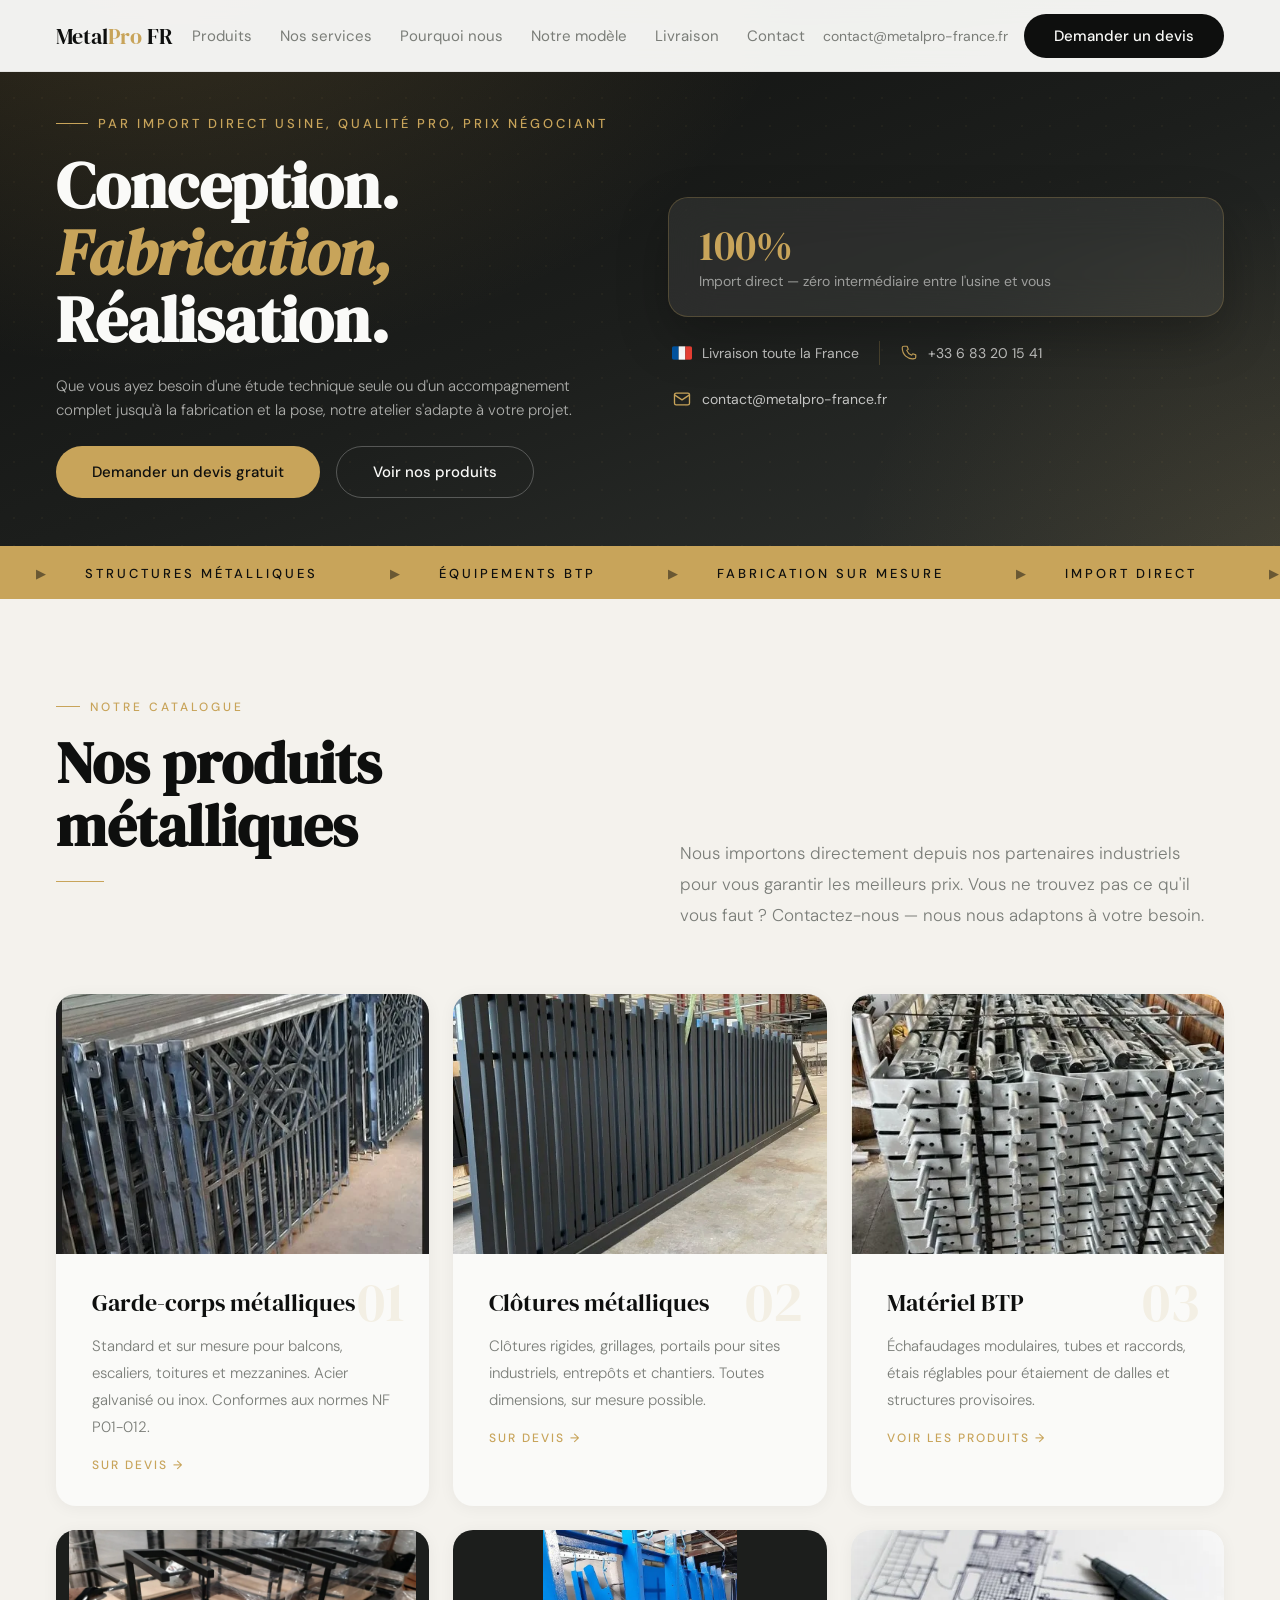
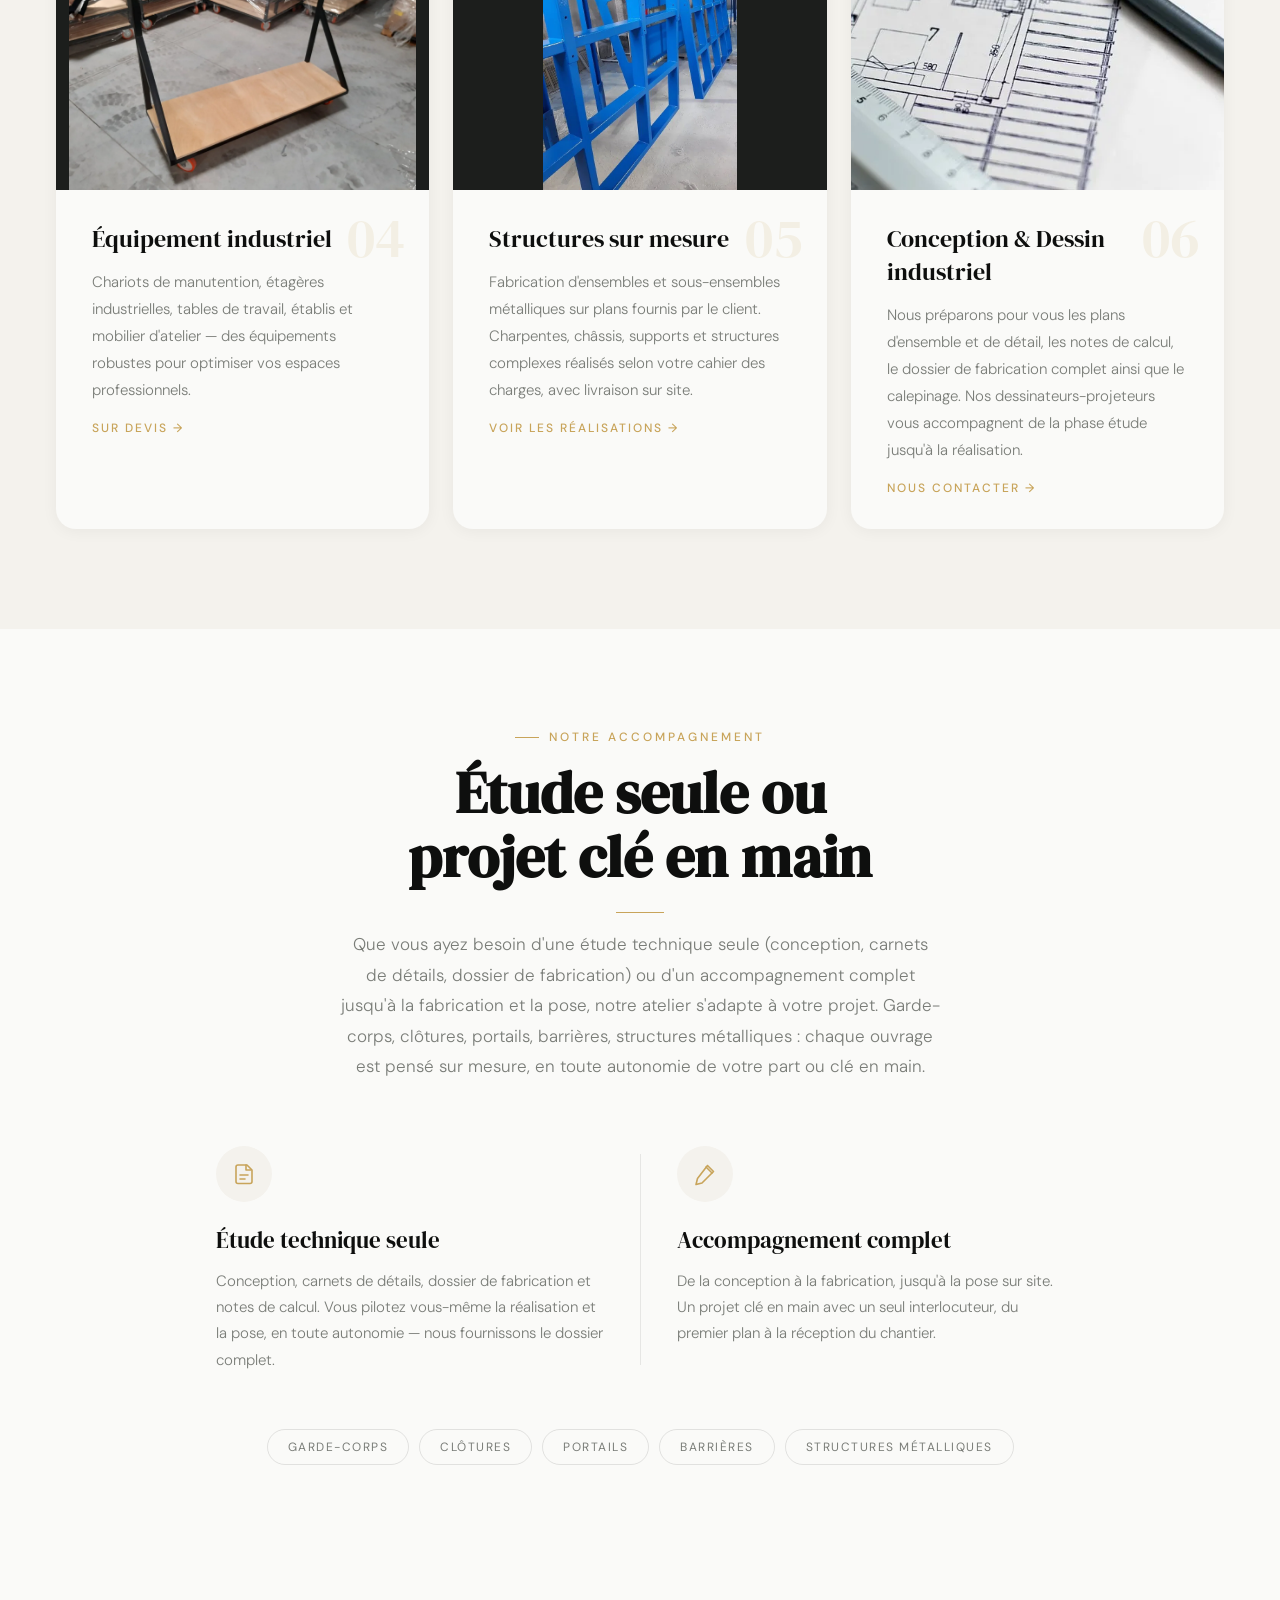
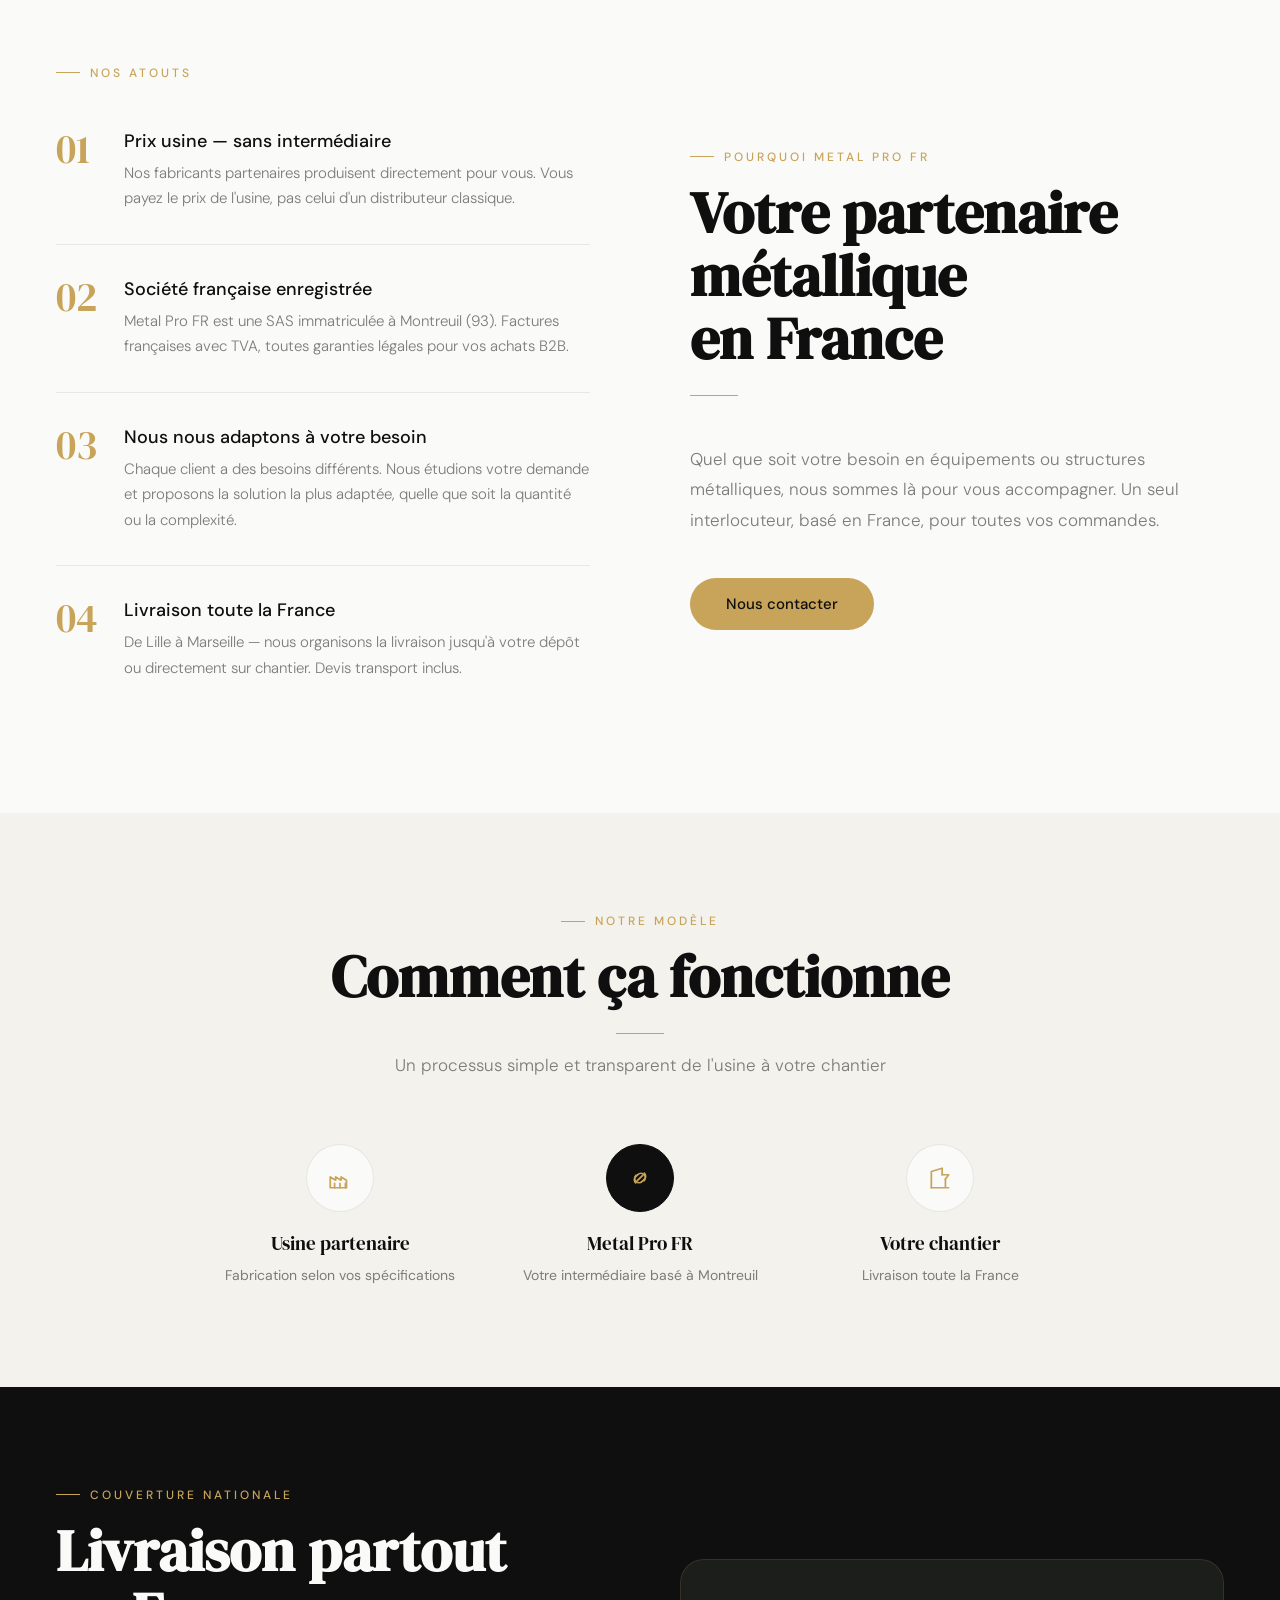
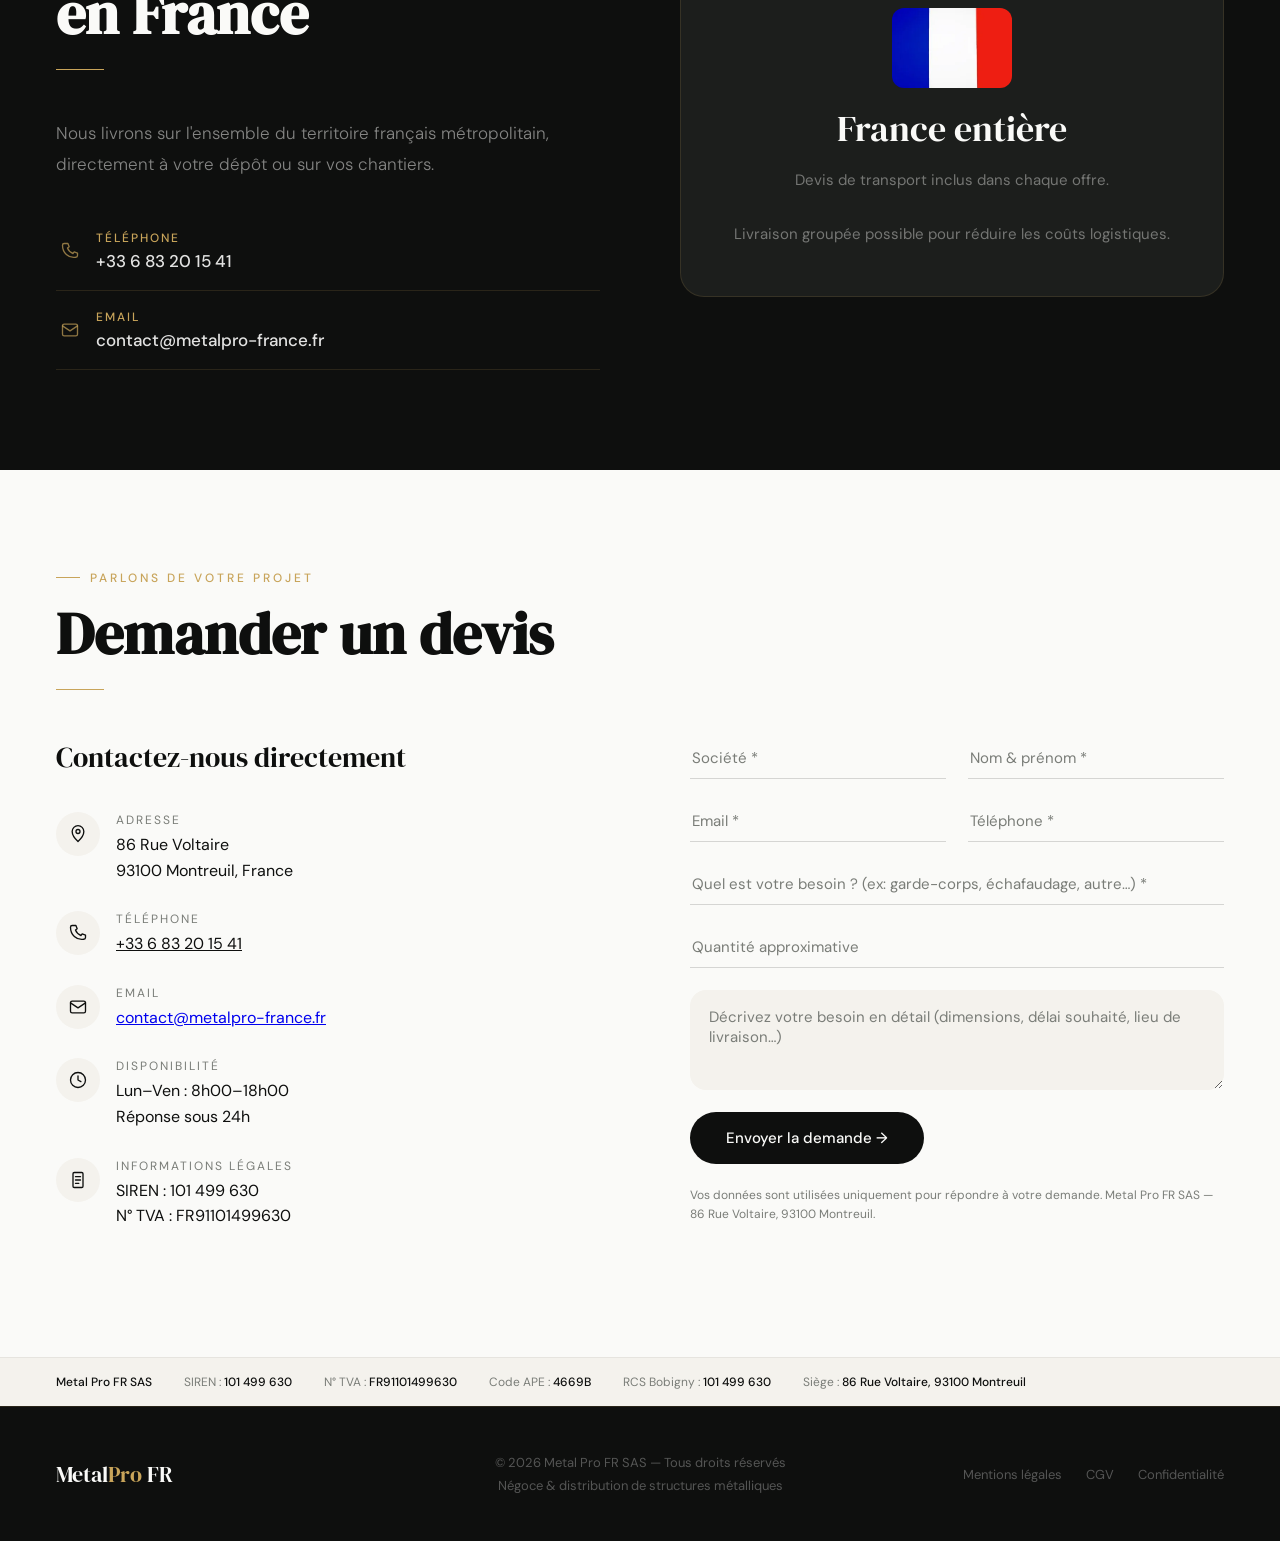
==== commit 5ced59eb: "Add contact email link to nav bar, before the quote CTA" ====
--- a/index.html
+++ b/index.html
@@ -238,6 +238,7 @@
     <li><a href="#contact">Contact</a></li>
   </ul>
   <div class="nav-right">
+    <a href="mailto:contact@metalpro-france.fr" class="nav-email">contact@metalpro-france.fr</a>
     <button class="nav-cta" onclick="document.getElementById('contact').scrollIntoView({behavior:'smooth'})">Demander un devis</button>
     <button class="menu-toggle" id="menu-toggle" type="button" aria-expanded="false" aria-controls="nav-links" aria-label="Ouvrir le menu">
       <span></span><span></span><span></span>
--- a/assets/css/common.css
+++ b/assets/css/common.css
@@ -25,6 +25,8 @@
 .nav-right{display:flex;align-items:center;gap:16px}
 .nav-cta{background:var(--noir);color:var(--blanc);font-family:'DM Sans',sans-serif;font-weight:500;font-size:15px;padding:12px 30px;border:none;cursor:pointer;border-radius:999px;text-decoration:none;transition:background .25s var(--ease),transform .25s var(--ease)}
 .nav-cta:hover{background:var(--gris-mid);transform:translateY(-1px)}
+.nav-email{font-size:14px;color:var(--texte-muted);text-decoration:none;transition:color .2s}
+.nav-email:hover{color:var(--noir)}
 .btn-retour{display:inline-flex;align-items:center;gap:10px;font-size:15px;color:var(--texte-muted);text-decoration:none;transition:color .2s,gap .2s;font-weight:500}
 .btn-retour:hover{color:var(--or);gap:13px}
 .eyebrow{font-size:12px;letter-spacing:3px;text-transform:uppercase;color:var(--or);margin-bottom:16px;font-weight:500;display:flex;align-items:center;gap:10px}
@@ -72,6 +74,7 @@
 
 @media (max-width: 900px){
   nav{padding:0 20px}
+  .nav-email{display:none}
   .nav-links{
     position:fixed;top:72px;left:0;right:0;
     flex-direction:column;gap:0;
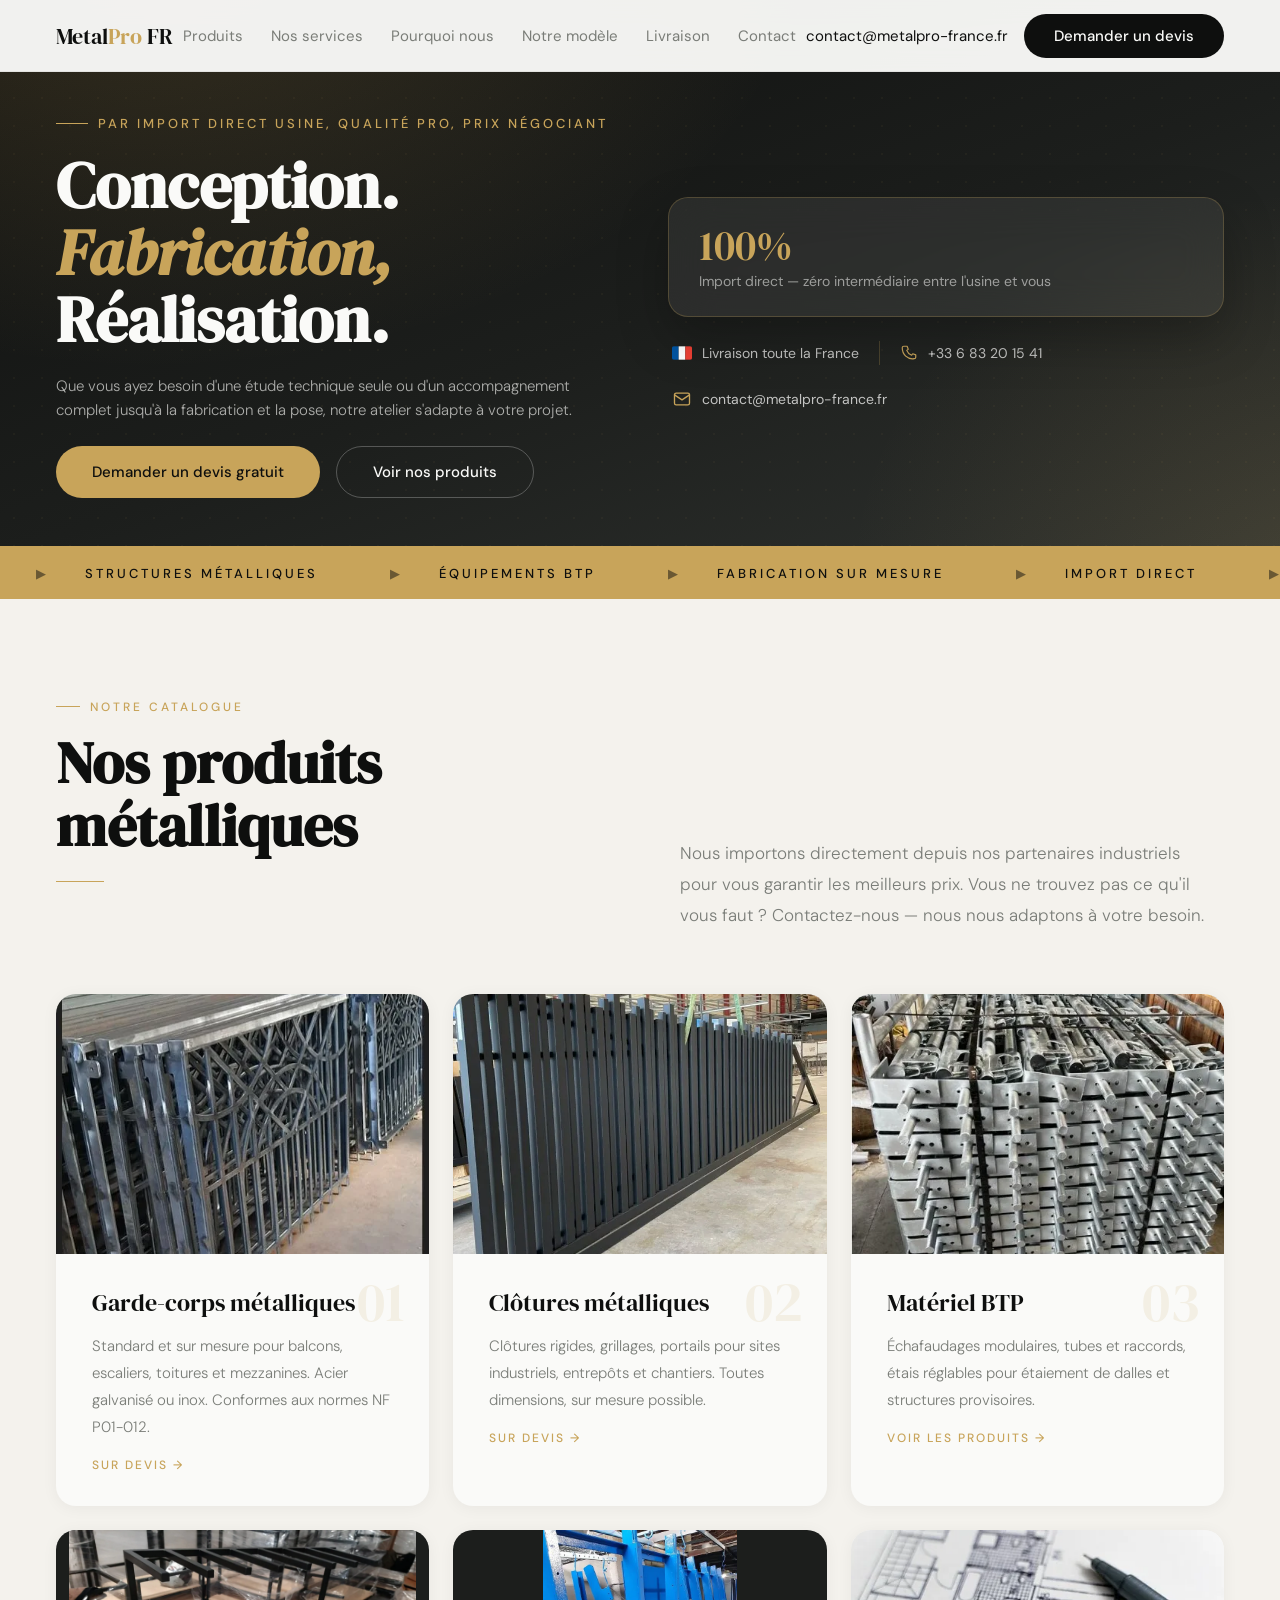
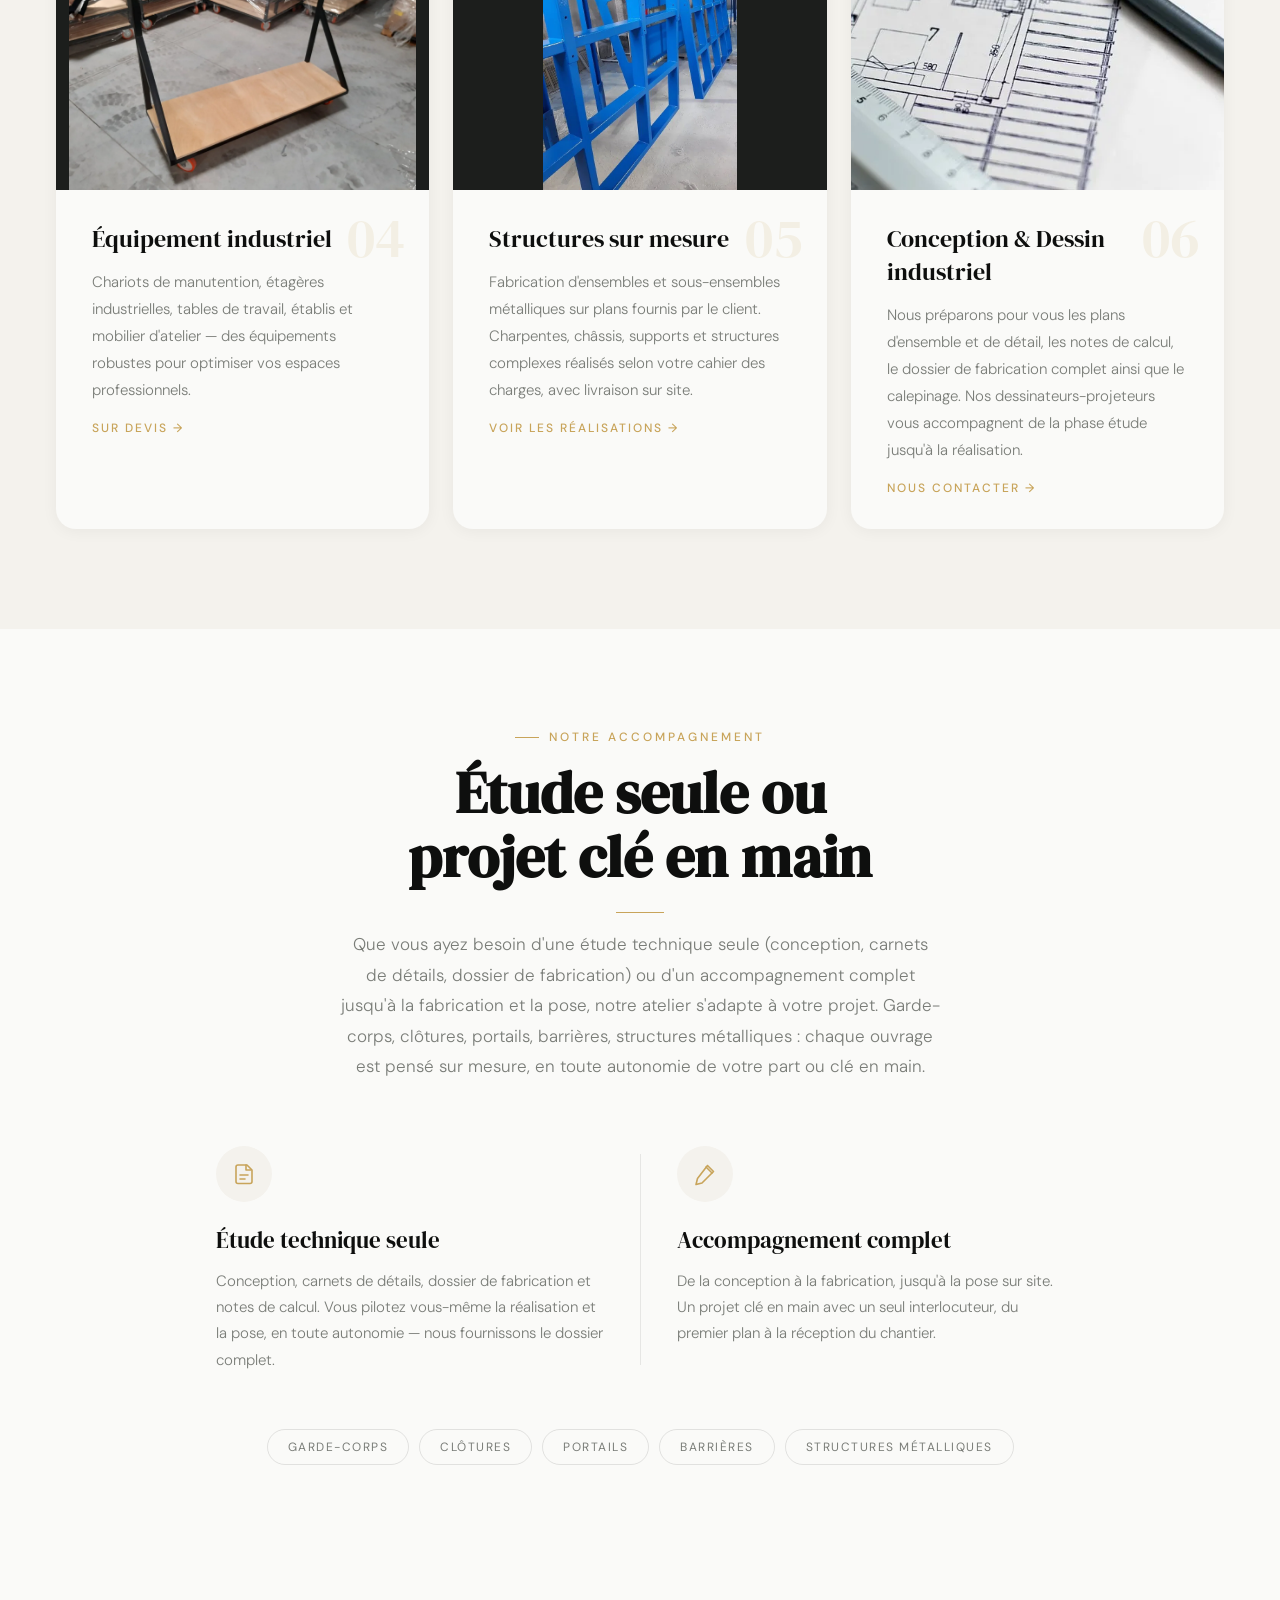
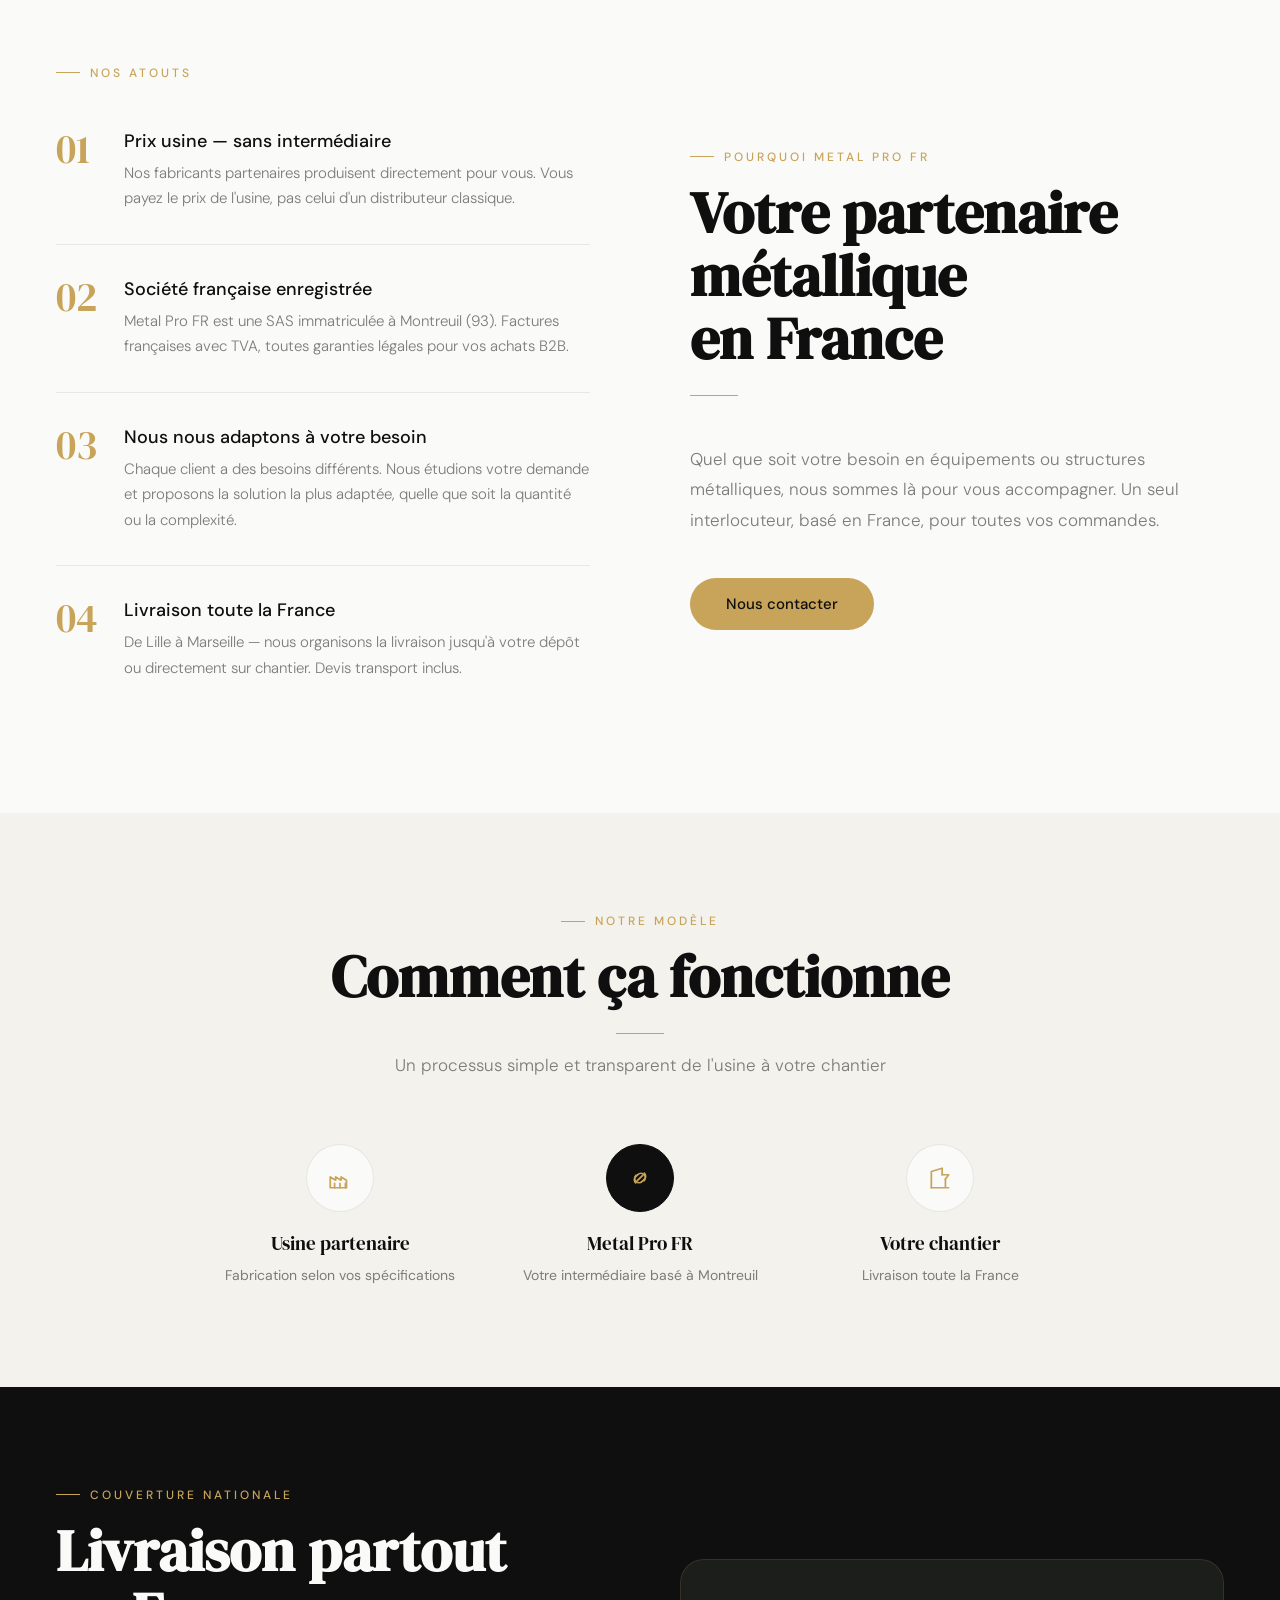
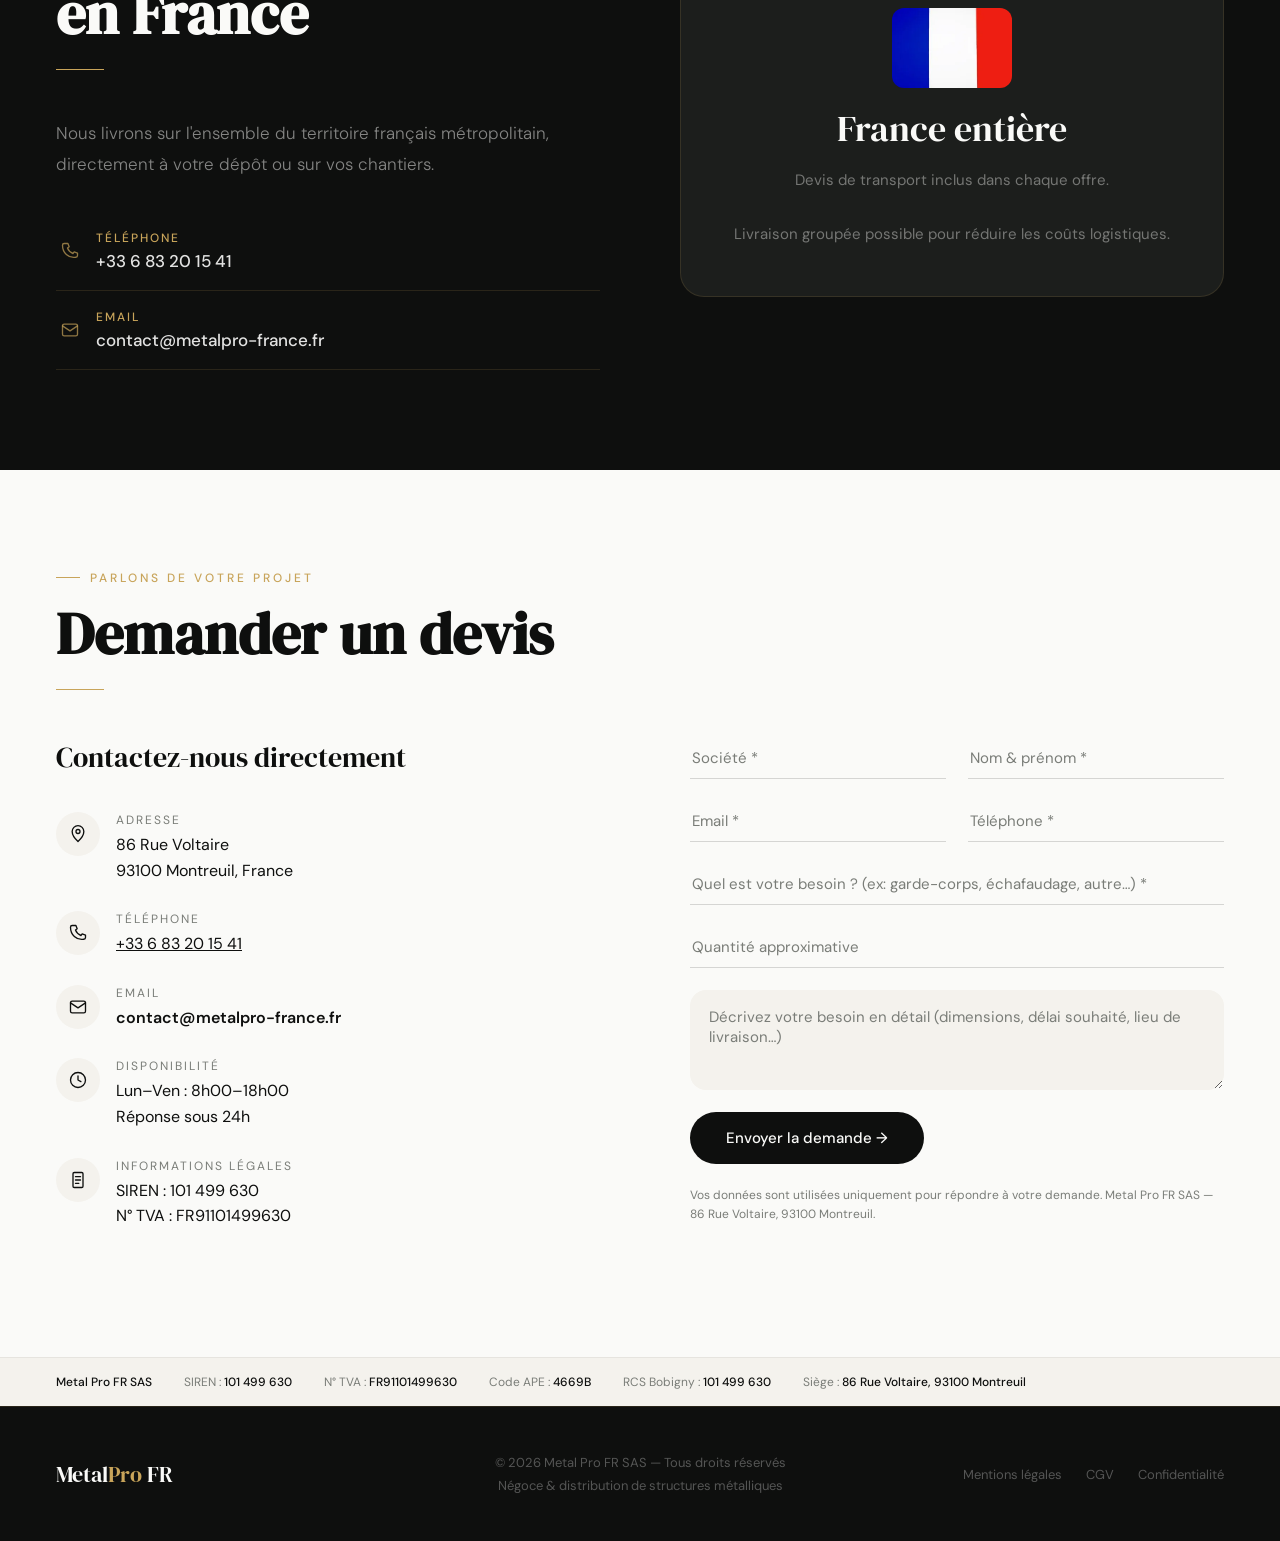
==== commit 136b3004: "Fix contact form email link showing default browser blue/underline Was missing the color:inherit sty" ====
--- a/index.html
+++ b/index.html
@@ -528,7 +528,7 @@
         <div class="info-icon"><svg class="icon" viewBox="0 0 24 24" fill="none" stroke="currentColor" stroke-width="1.6" stroke-linecap="round" stroke-linejoin="round"><rect x="3" y="5" width="18" height="14" rx="2"/><path d="M3 7l9 6 9-6"/></svg></div>
         <div>
           <div class="info-label">Email</div>
-          <div class="info-valeur"><a href="mailto:contact@metalpro-france.fr">contact@metalpro-france.fr</a></div>
+          <div class="info-valeur"><a href="mailto:contact@metalpro-france.fr" style="color:inherit;font-weight:600;text-decoration:none;">contact@metalpro-france.fr</a></div>
         </div>
       </div>
       <div class="info-item">
--- a/assets/css/common.css
+++ b/assets/css/common.css
@@ -25,7 +25,7 @@
 .nav-right{display:flex;align-items:center;gap:16px}
 .nav-cta{background:var(--noir);color:var(--blanc);font-family:'DM Sans',sans-serif;font-weight:500;font-size:15px;padding:12px 30px;border:none;cursor:pointer;border-radius:999px;text-decoration:none;transition:background .25s var(--ease),transform .25s var(--ease)}
 .nav-cta:hover{background:var(--gris-mid);transform:translateY(-1px)}
-.nav-email{font-size:14px;color:var(--texte-muted);text-decoration:none;transition:color .2s}
+.nav-email{font-size:15px;color:var(--noir);text-decoration:none;transition:color .2s}
 .nav-email:hover{color:var(--noir)}
 .btn-retour{display:inline-flex;align-items:center;gap:10px;font-size:15px;color:var(--texte-muted);text-decoration:none;transition:color .2s,gap .2s;font-weight:500}
 .btn-retour:hover{color:var(--or);gap:13px}
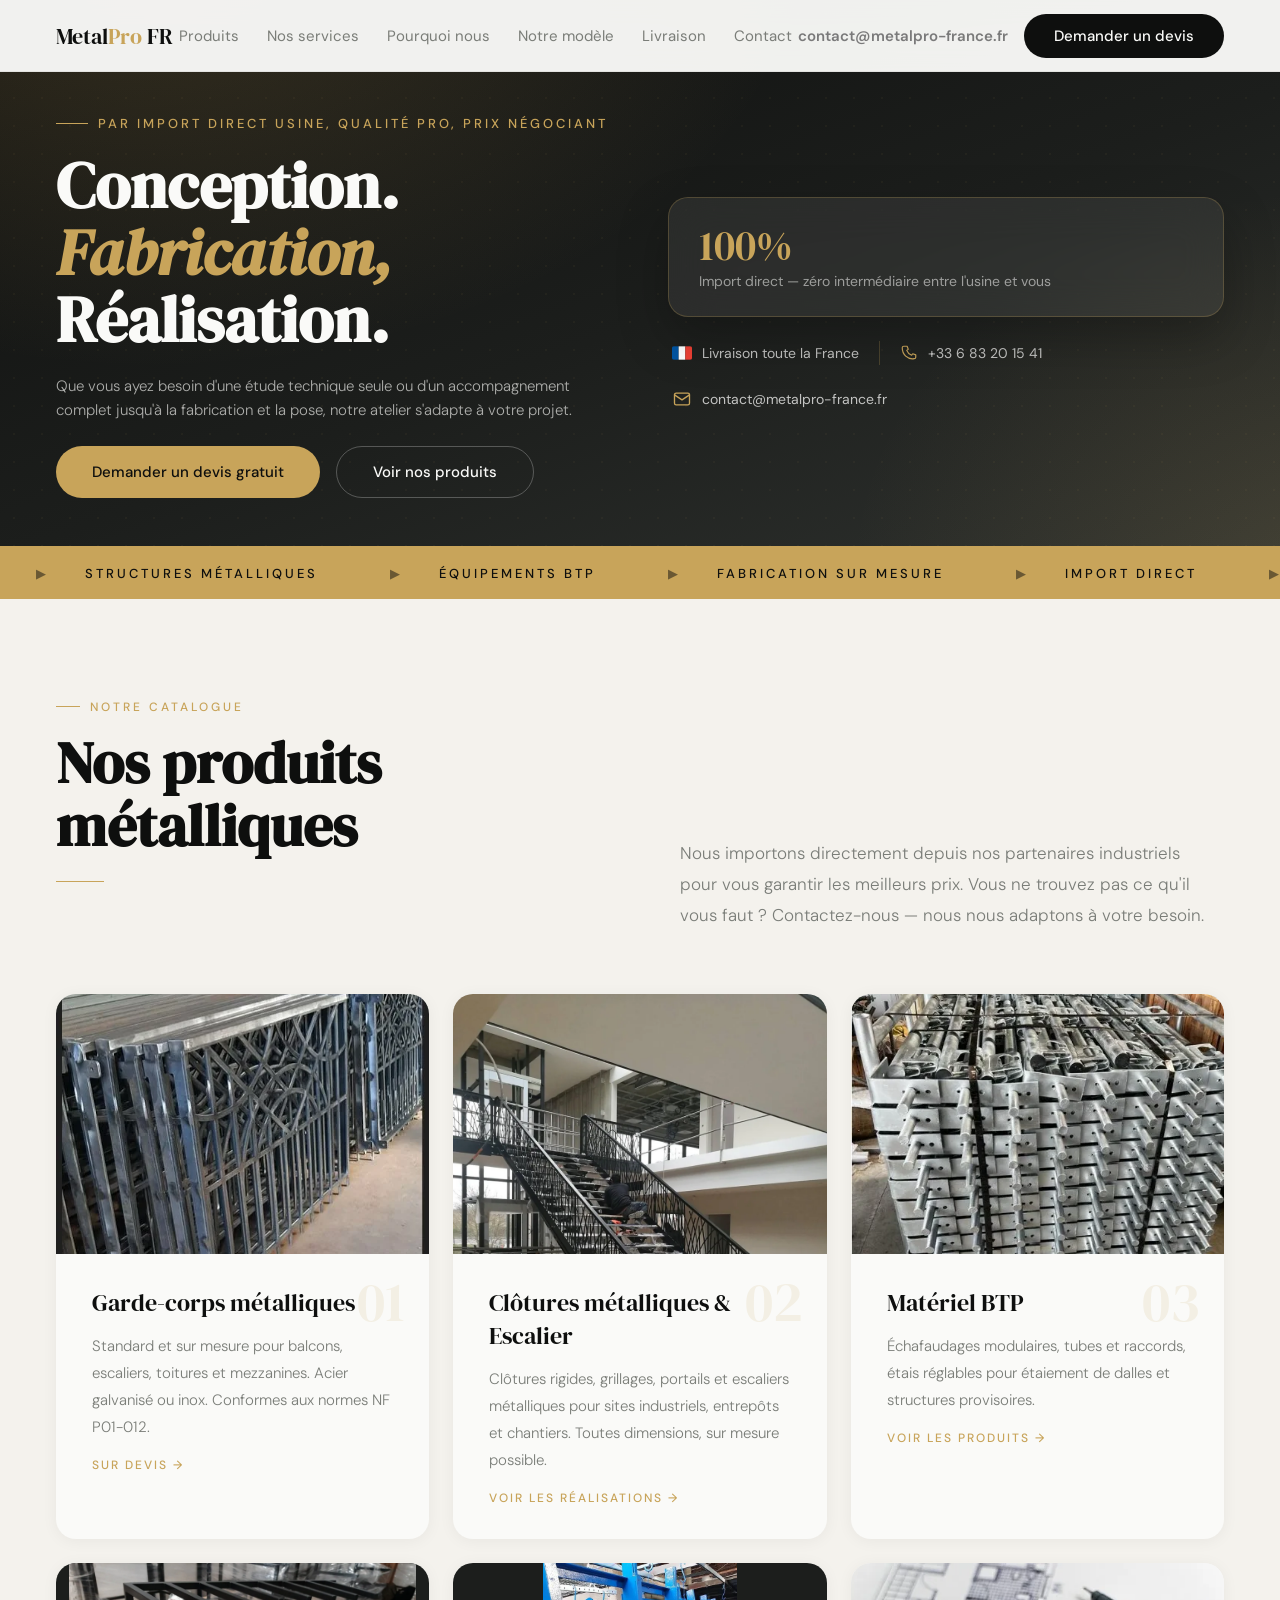
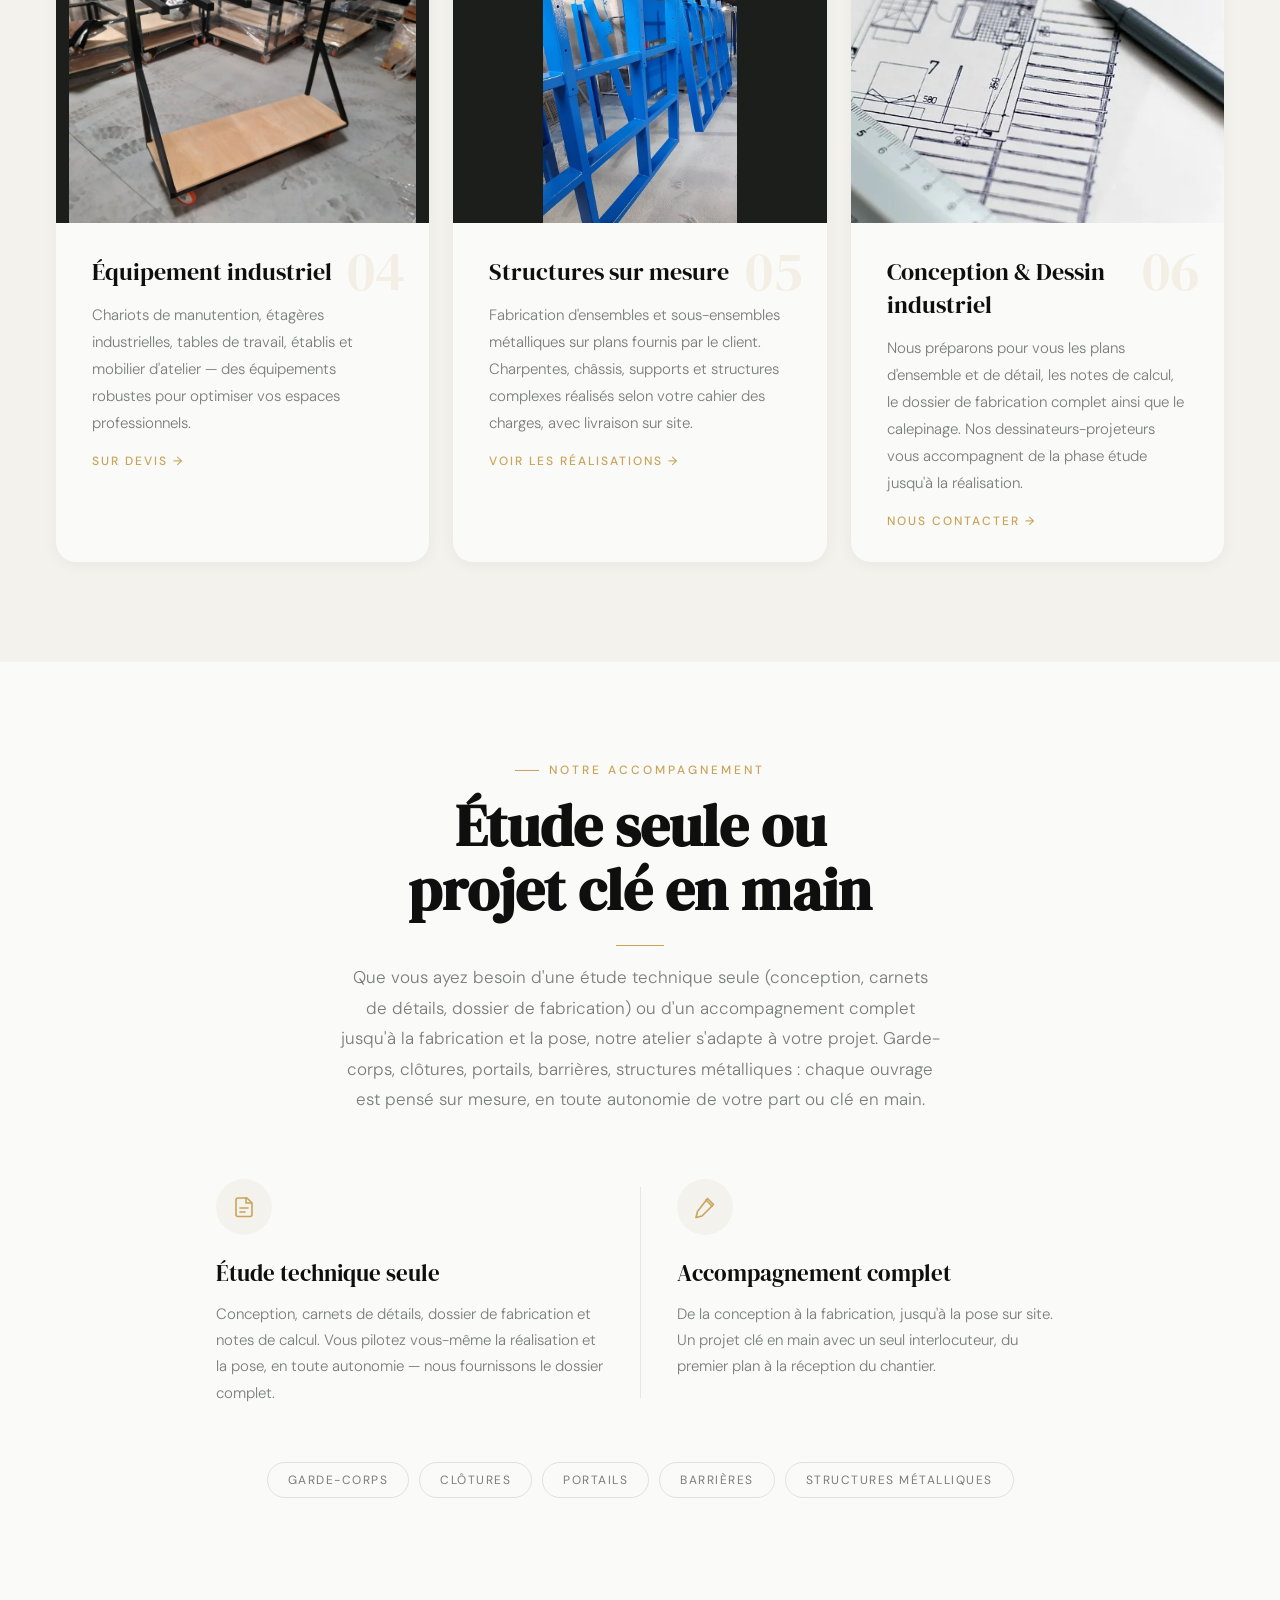
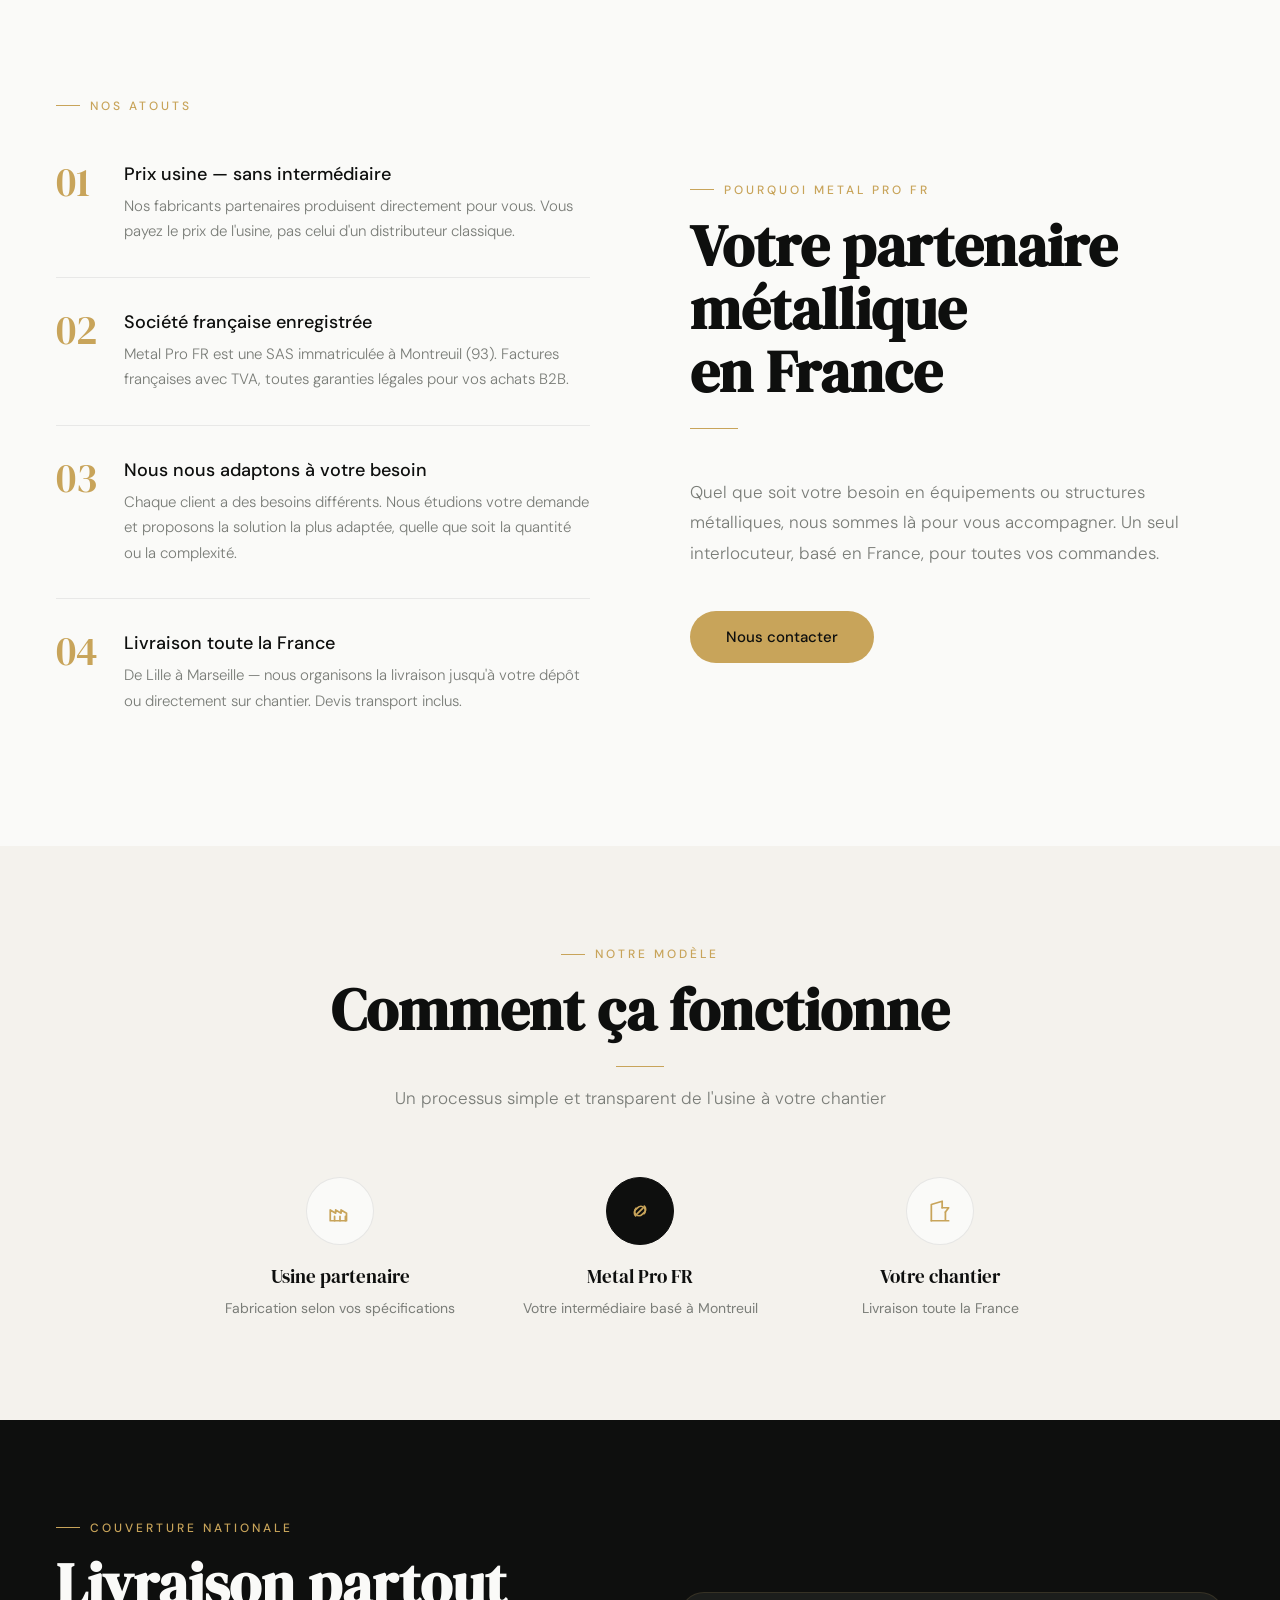
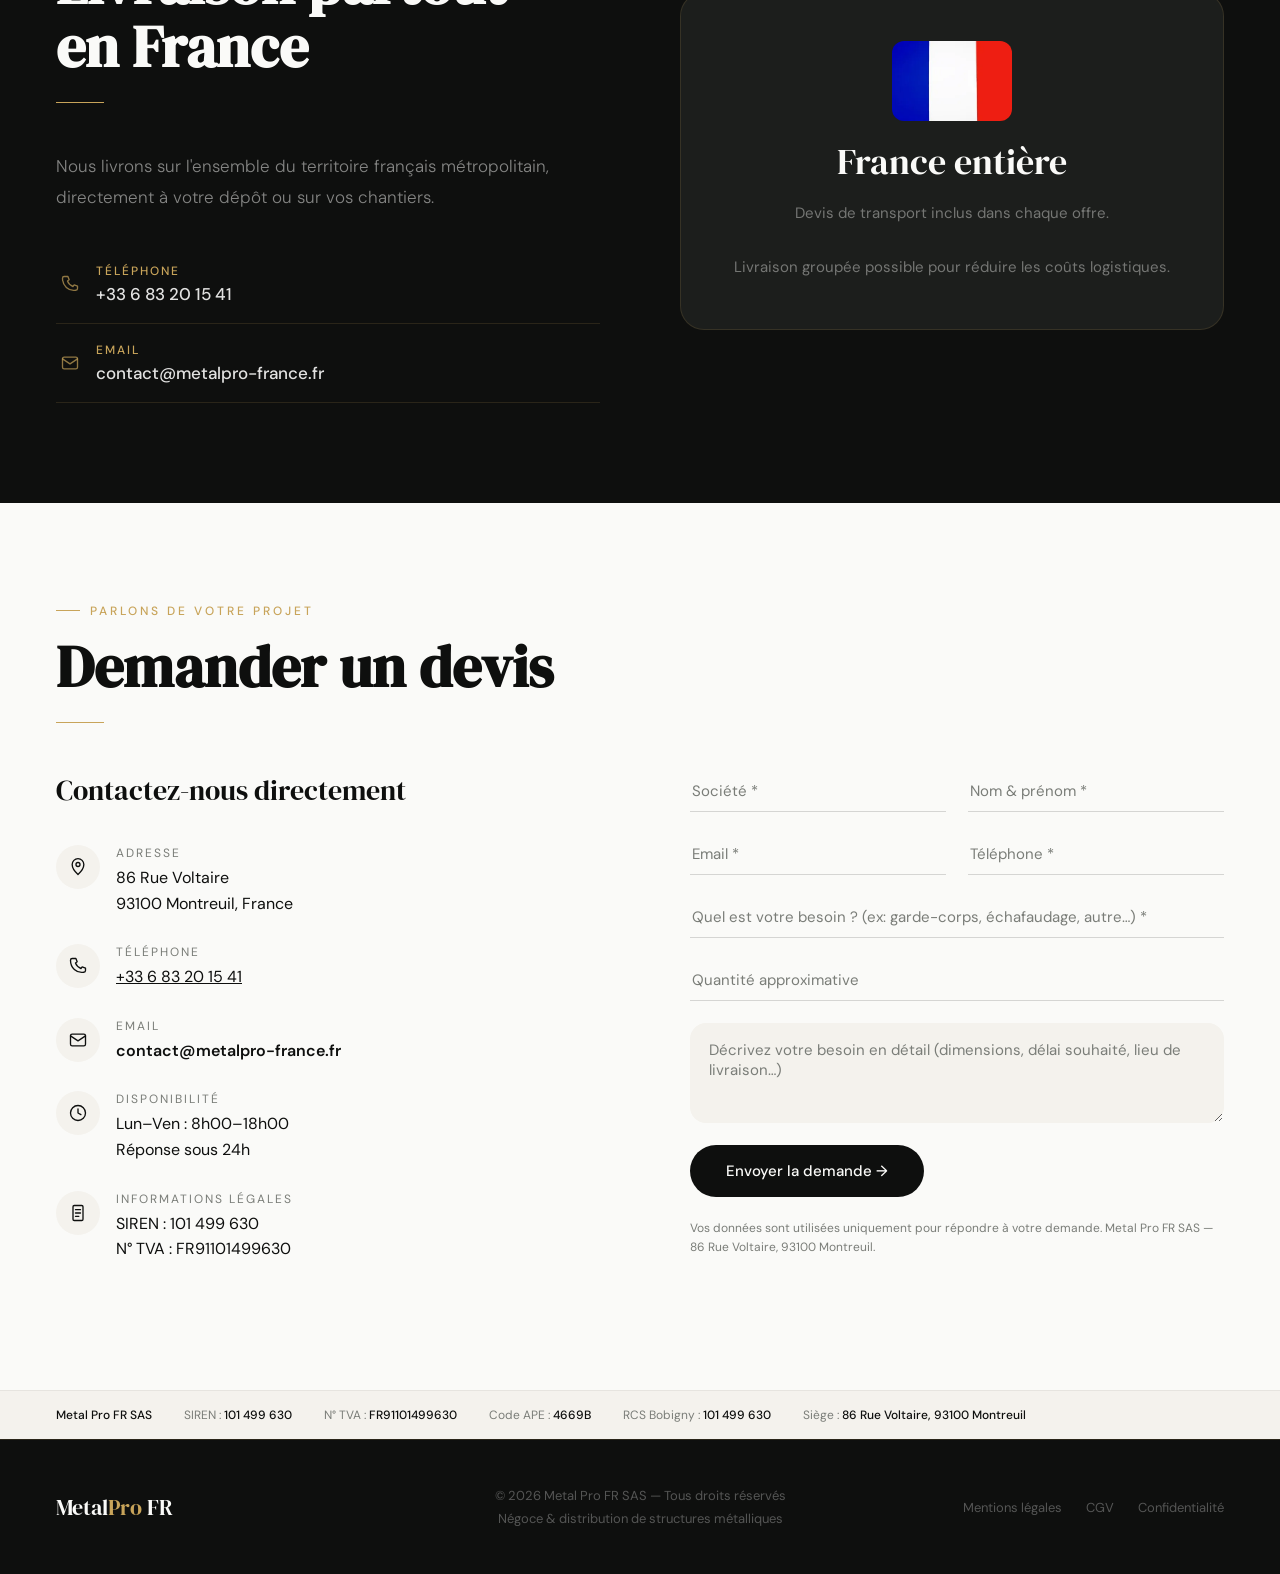
==== commit 6b15b045: "Add "Clôtures métalliques & Escaliers" catalogue page Link the homepage category card to it and use " ====
--- a/index.html
+++ b/index.html
@@ -318,13 +318,15 @@
         <div class="produit-tag">Sur devis →</div>
       </div>
     </div>
-    <div class="produit-card reveal reveal-d1" onclick="document.getElementById('contact').scrollIntoView({behavior:'smooth'})">
-      <img src="images/clotures-metalliques.webp" width="667" height="569" loading="lazy" alt="Clôtures métalliques" style="width:100%;height:260px;object-fit:cover;display:block;">
+    <div class="produit-card reveal reveal-d1" onclick="window.location.href='clotures-metalliques-escaliers.html'" style="cursor:pointer;">
+      <img src="images/clotures-metalliques-escalier-1.webp" width="900" height="1199" loading="lazy" alt="Clôtures métalliques & Escalier" style="width:100%;height:260px;object-fit:cover;object-position:top;display:block;">
       <div style="padding:32px 36px;position:relative;">
         <div class="produit-num">02</div>
-        <div class="produit-titre">Clôtures métalliques</div>
-        <p class="produit-desc">Clôtures rigides, grillages, portails pour sites industriels, entrepôts et chantiers. Toutes dimensions, sur mesure possible.</p>
-        <div class="produit-tag">Sur devis →</div>
+        <a href="clotures-metalliques-escaliers.html" style="text-decoration:none;color:inherit;">
+          <div class="produit-titre">Clôtures métalliques &amp; Escalier</div>
+        </a>
+        <p class="produit-desc">Clôtures rigides, grillages, portails et escaliers métalliques pour sites industriels, entrepôts et chantiers. Toutes dimensions, sur mesure possible.</p>
+        <a href="clotures-metalliques-escaliers.html" class="produit-tag" style="text-decoration:none;">Voir les réalisations →</a>
       </div>
     </div>
     <div class="produit-card reveal reveal-d2" onclick="window.location.href='materiel-btp.html'" style="cursor:pointer;">
--- a/assets/css/common.css
+++ b/assets/css/common.css
@@ -25,8 +25,8 @@
 .nav-right{display:flex;align-items:center;gap:16px}
 .nav-cta{background:var(--noir);color:var(--blanc);font-family:'DM Sans',sans-serif;font-weight:500;font-size:15px;padding:12px 30px;border:none;cursor:pointer;border-radius:999px;text-decoration:none;transition:background .25s var(--ease),transform .25s var(--ease)}
 .nav-cta:hover{background:var(--gris-mid);transform:translateY(-1px)}
-.nav-email{font-size:15px;color:var(--noir);text-decoration:none;transition:color .2s}
-.nav-email:hover{color:var(--noir)}
+.nav-email,.nav-email:visited,.nav-email:active{font-size:15px;color:#7A7A7A;font-weight:600;text-decoration:none;transition:color .2s}
+.nav-email:hover{color:#7A7A7A}
 .btn-retour{display:inline-flex;align-items:center;gap:10px;font-size:15px;color:var(--texte-muted);text-decoration:none;transition:color .2s,gap .2s;font-weight:500}
 .btn-retour:hover{color:var(--or);gap:13px}
 .eyebrow{font-size:12px;letter-spacing:3px;text-transform:uppercase;color:var(--or);margin-bottom:16px;font-weight:500;display:flex;align-items:center;gap:10px}
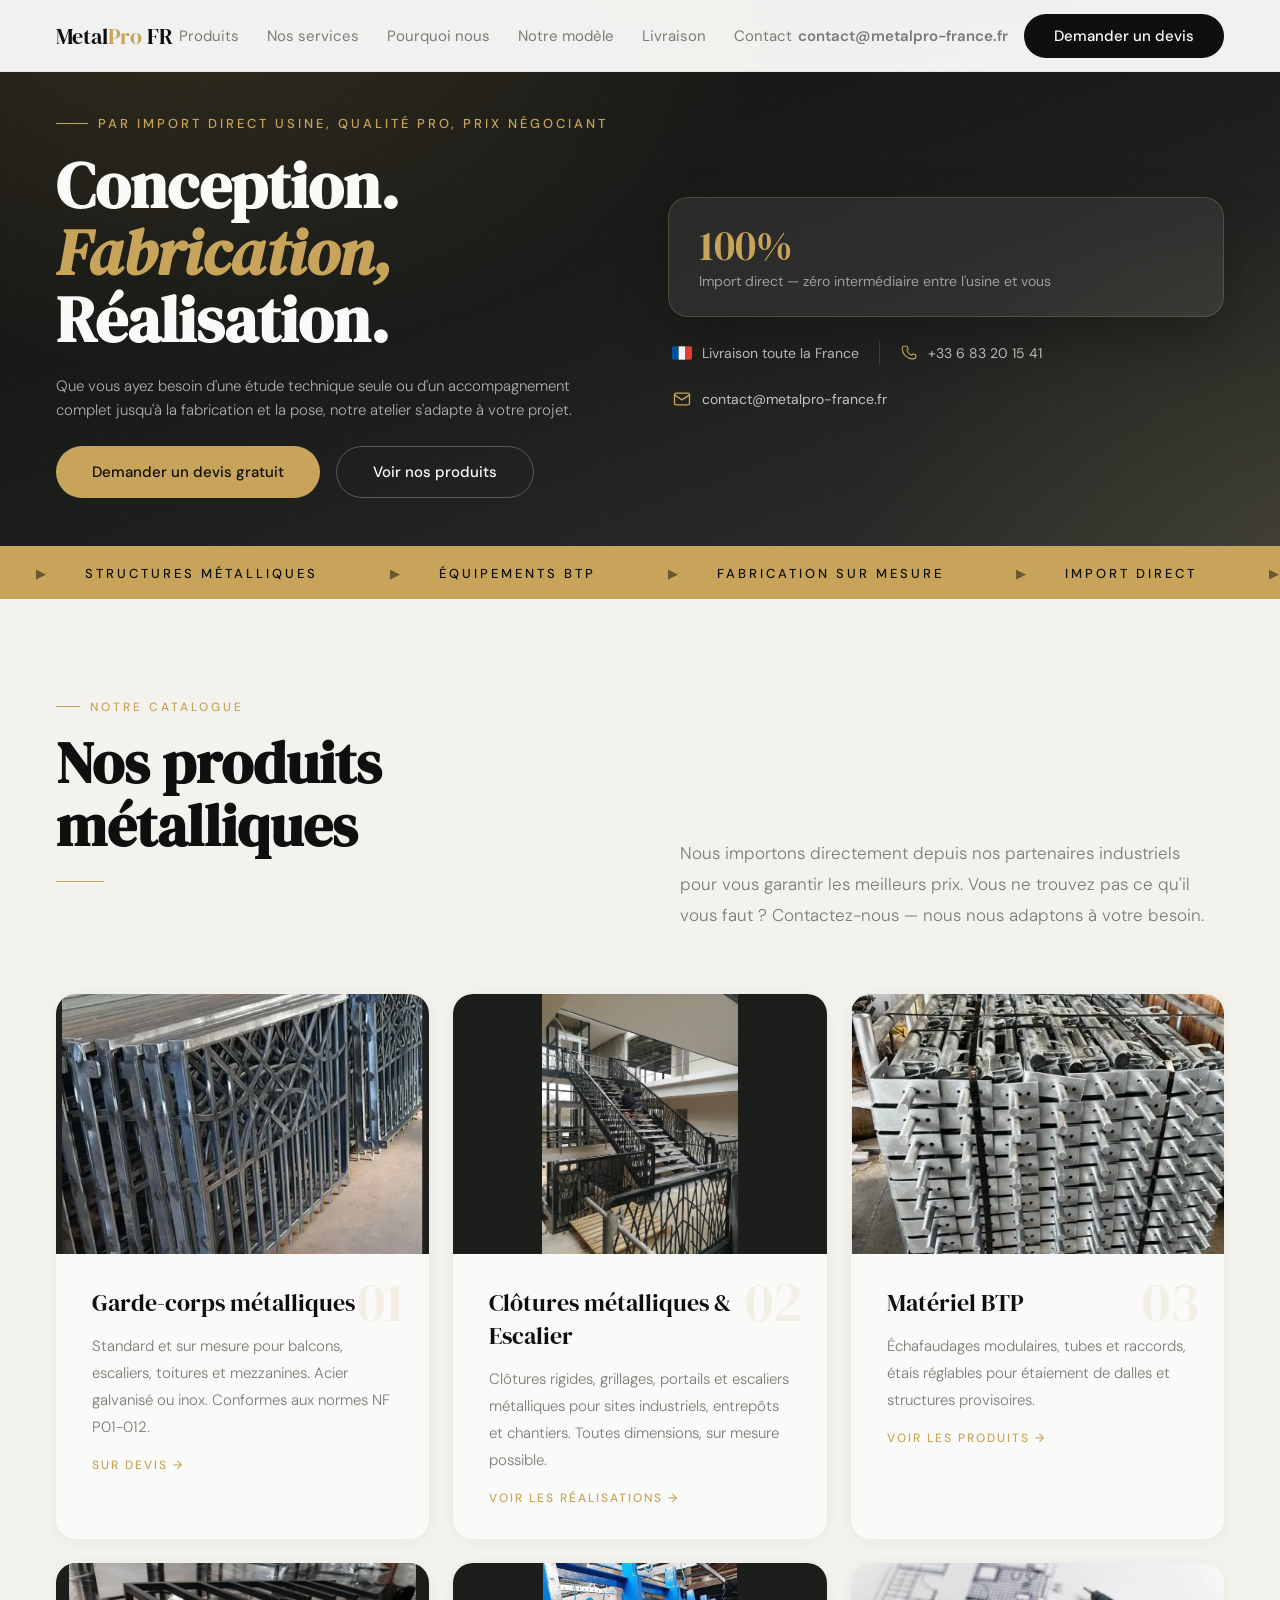
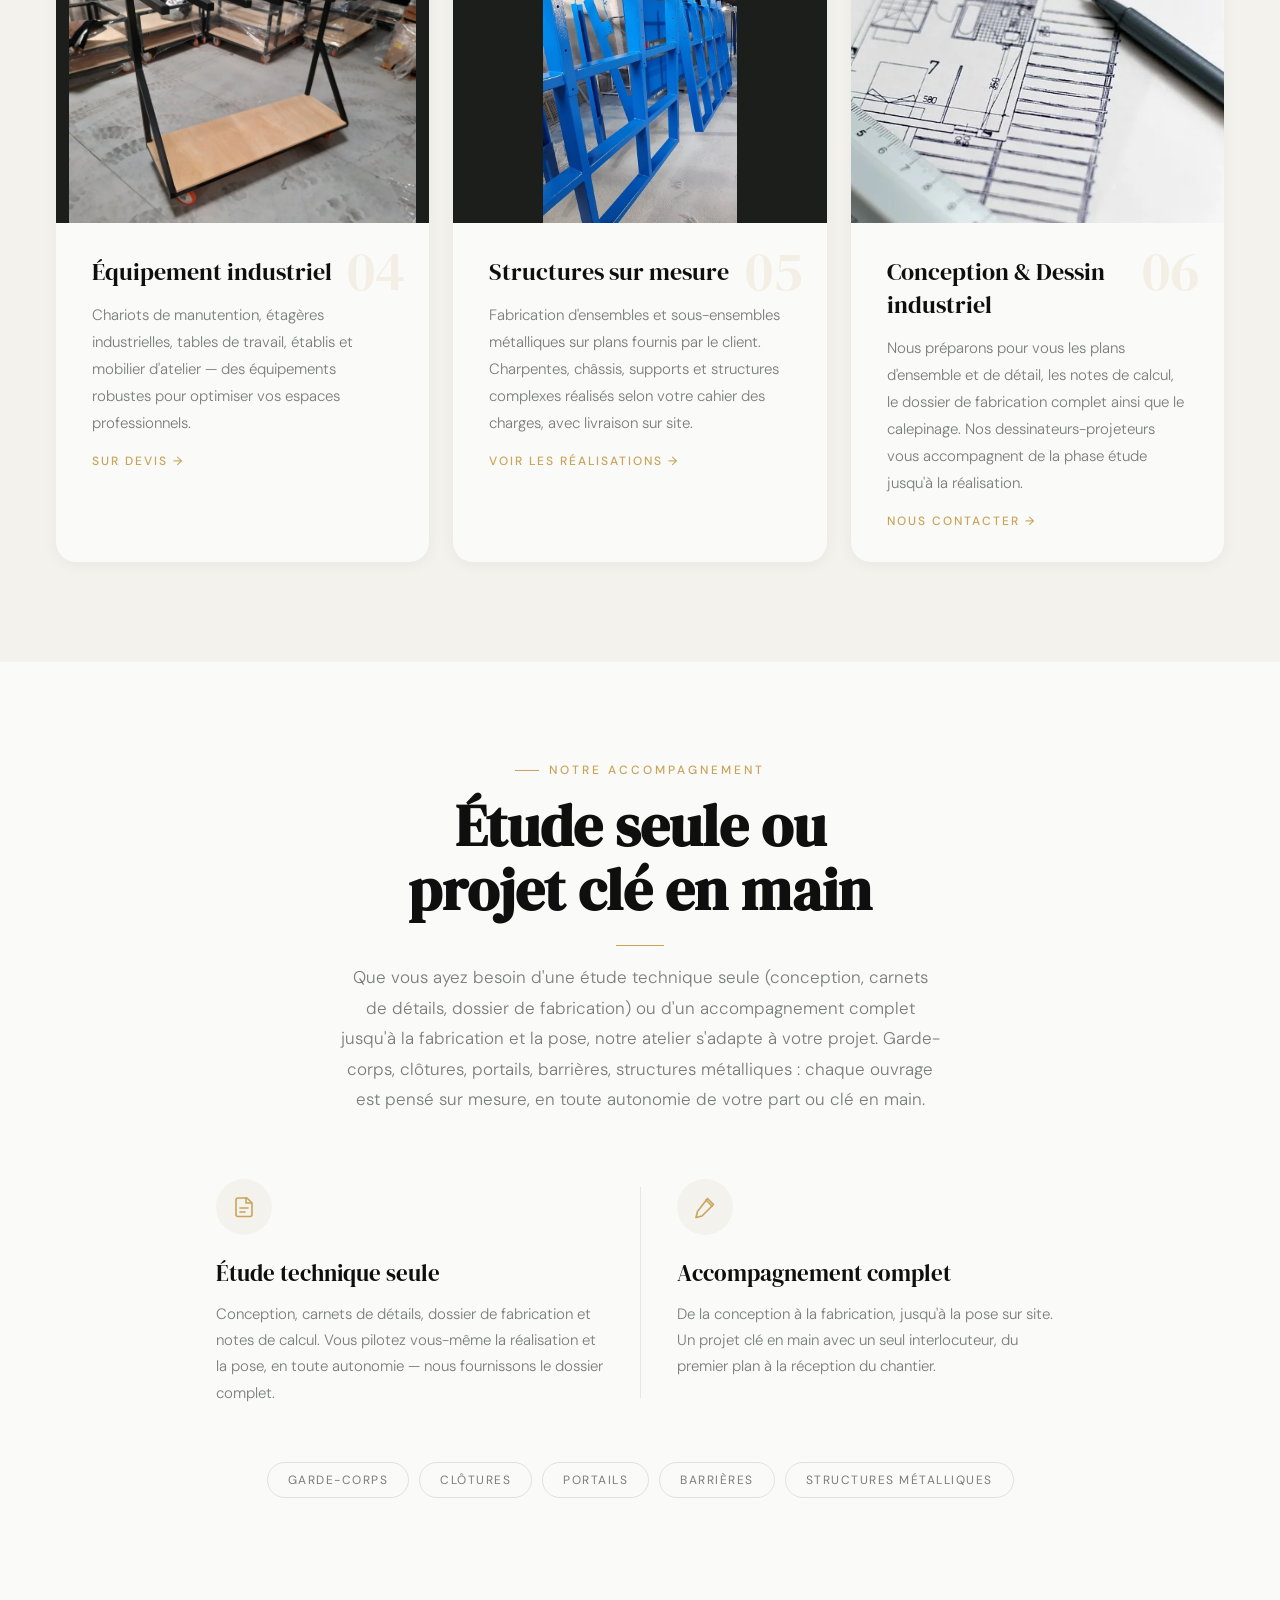
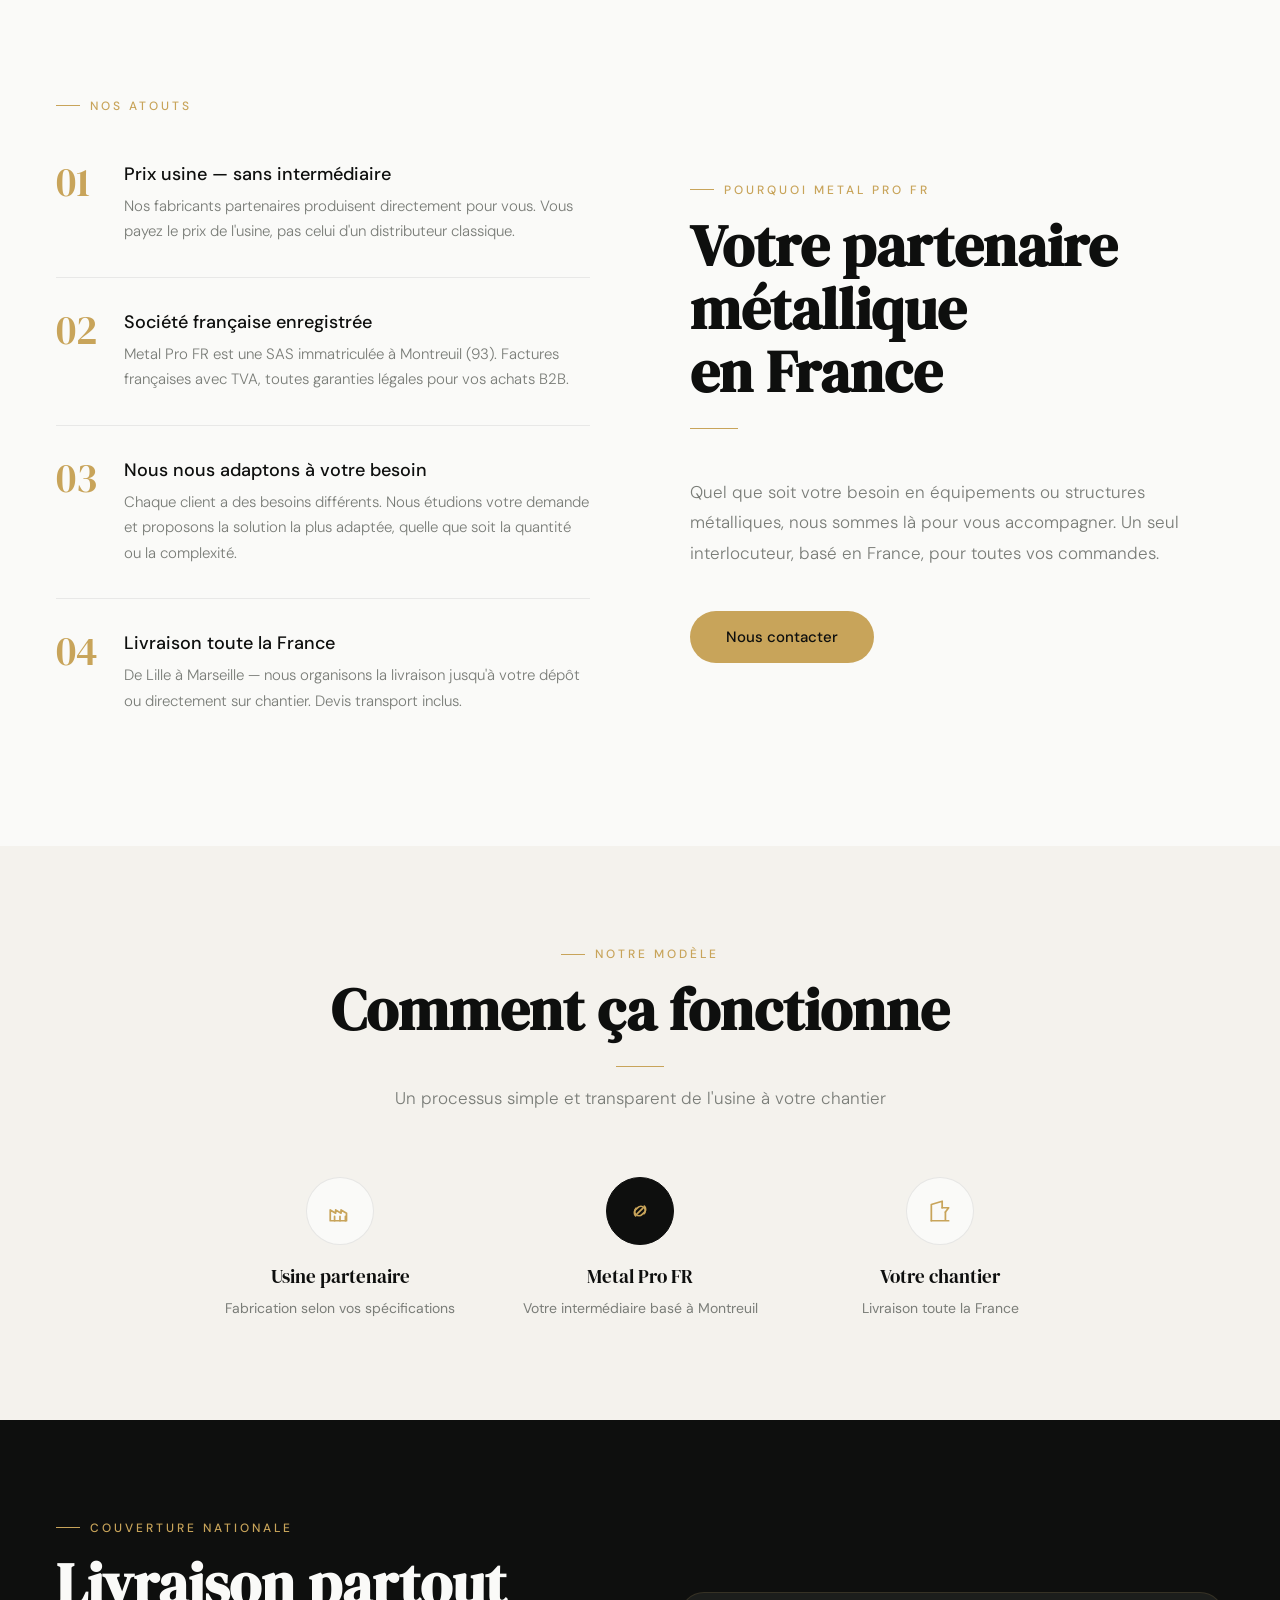
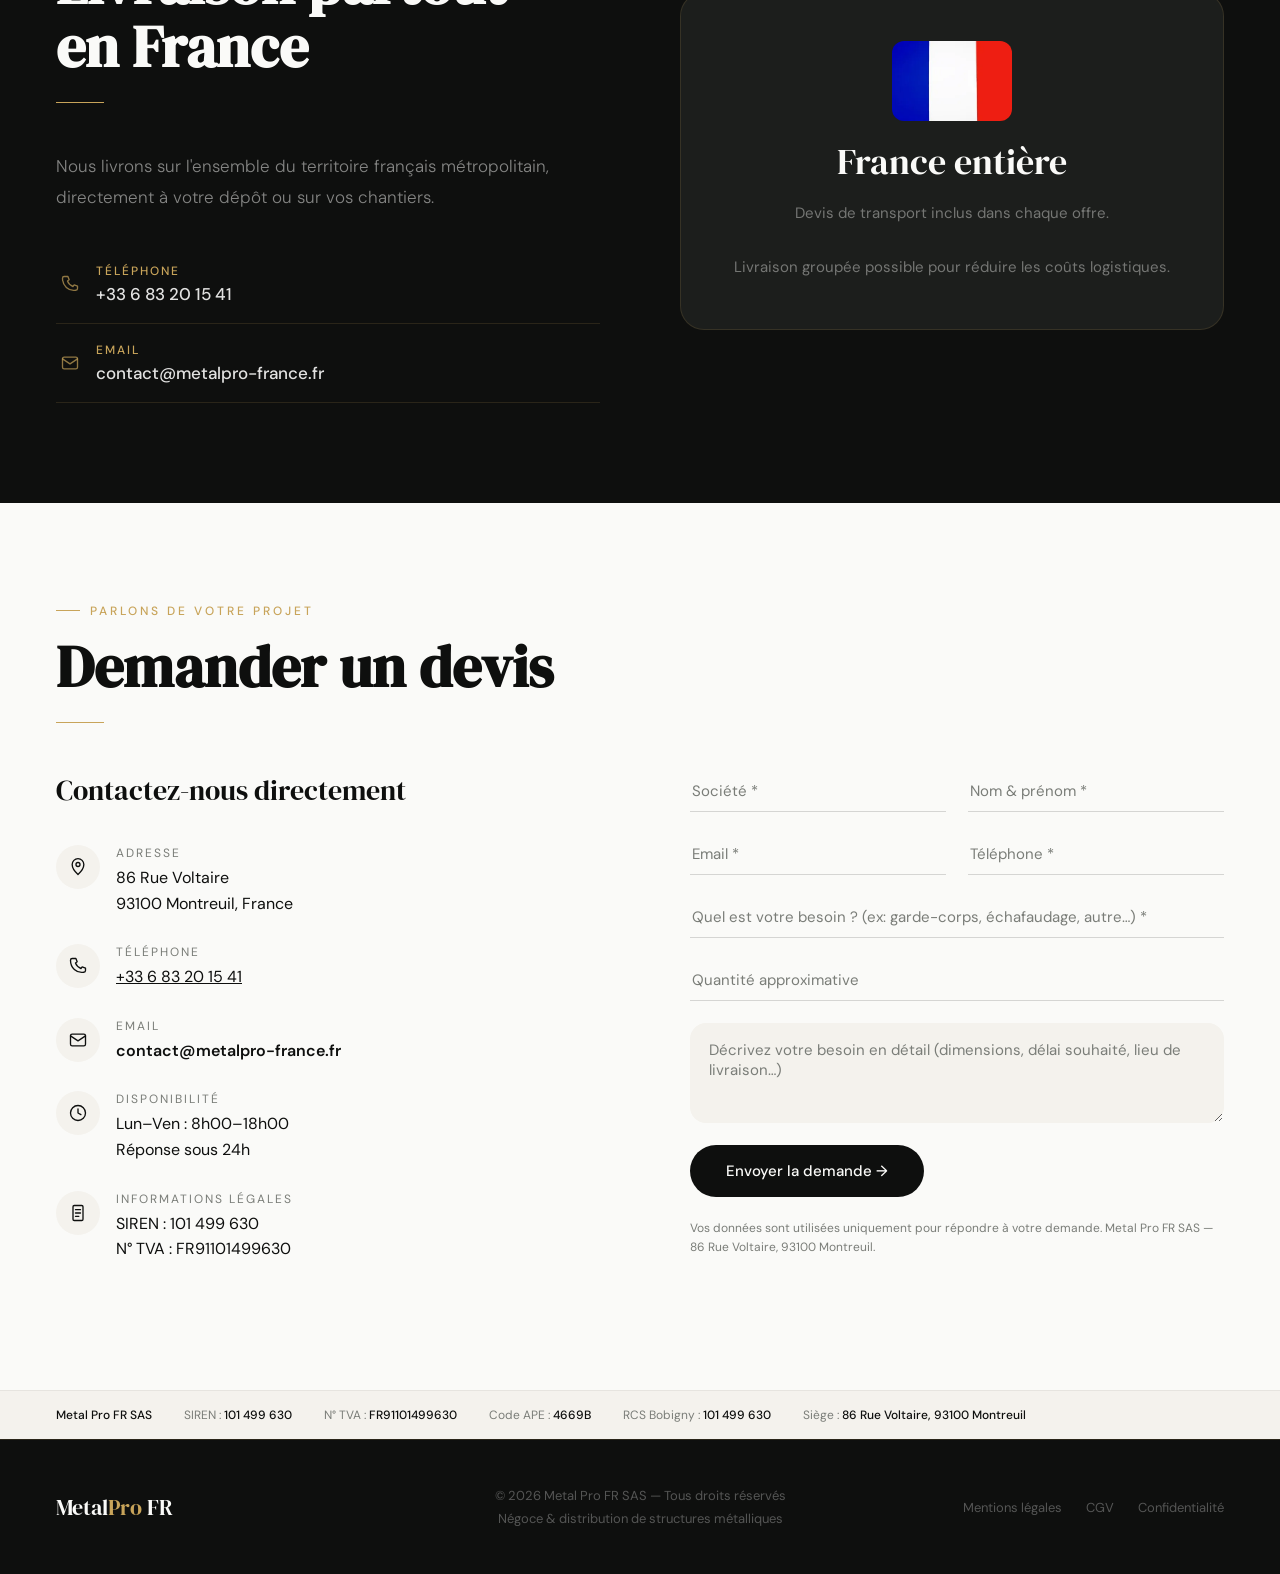
==== commit bebe58ab: "Show the full stairwell photo instead of cropping it (object-fit: contain)" ====
--- a/index.html
+++ b/index.html
@@ -319,7 +319,7 @@
       </div>
     </div>
     <div class="produit-card reveal reveal-d1" onclick="window.location.href='clotures-metalliques-escaliers.html'" style="cursor:pointer;">
-      <img src="images/clotures-metalliques-escalier-1.webp" width="900" height="1199" loading="lazy" alt="Clôtures métalliques & Escalier" style="width:100%;height:260px;object-fit:cover;object-position:top;display:block;">
+      <img src="images/clotures-metalliques-escalier-1.webp" width="900" height="1199" loading="lazy" alt="Clôtures métalliques & Escalier" style="width:100%;height:260px;object-fit:contain;display:block;background:#1c1e1c;">
       <div style="padding:32px 36px;position:relative;">
         <div class="produit-num">02</div>
         <a href="clotures-metalliques-escaliers.html" style="text-decoration:none;color:inherit;">
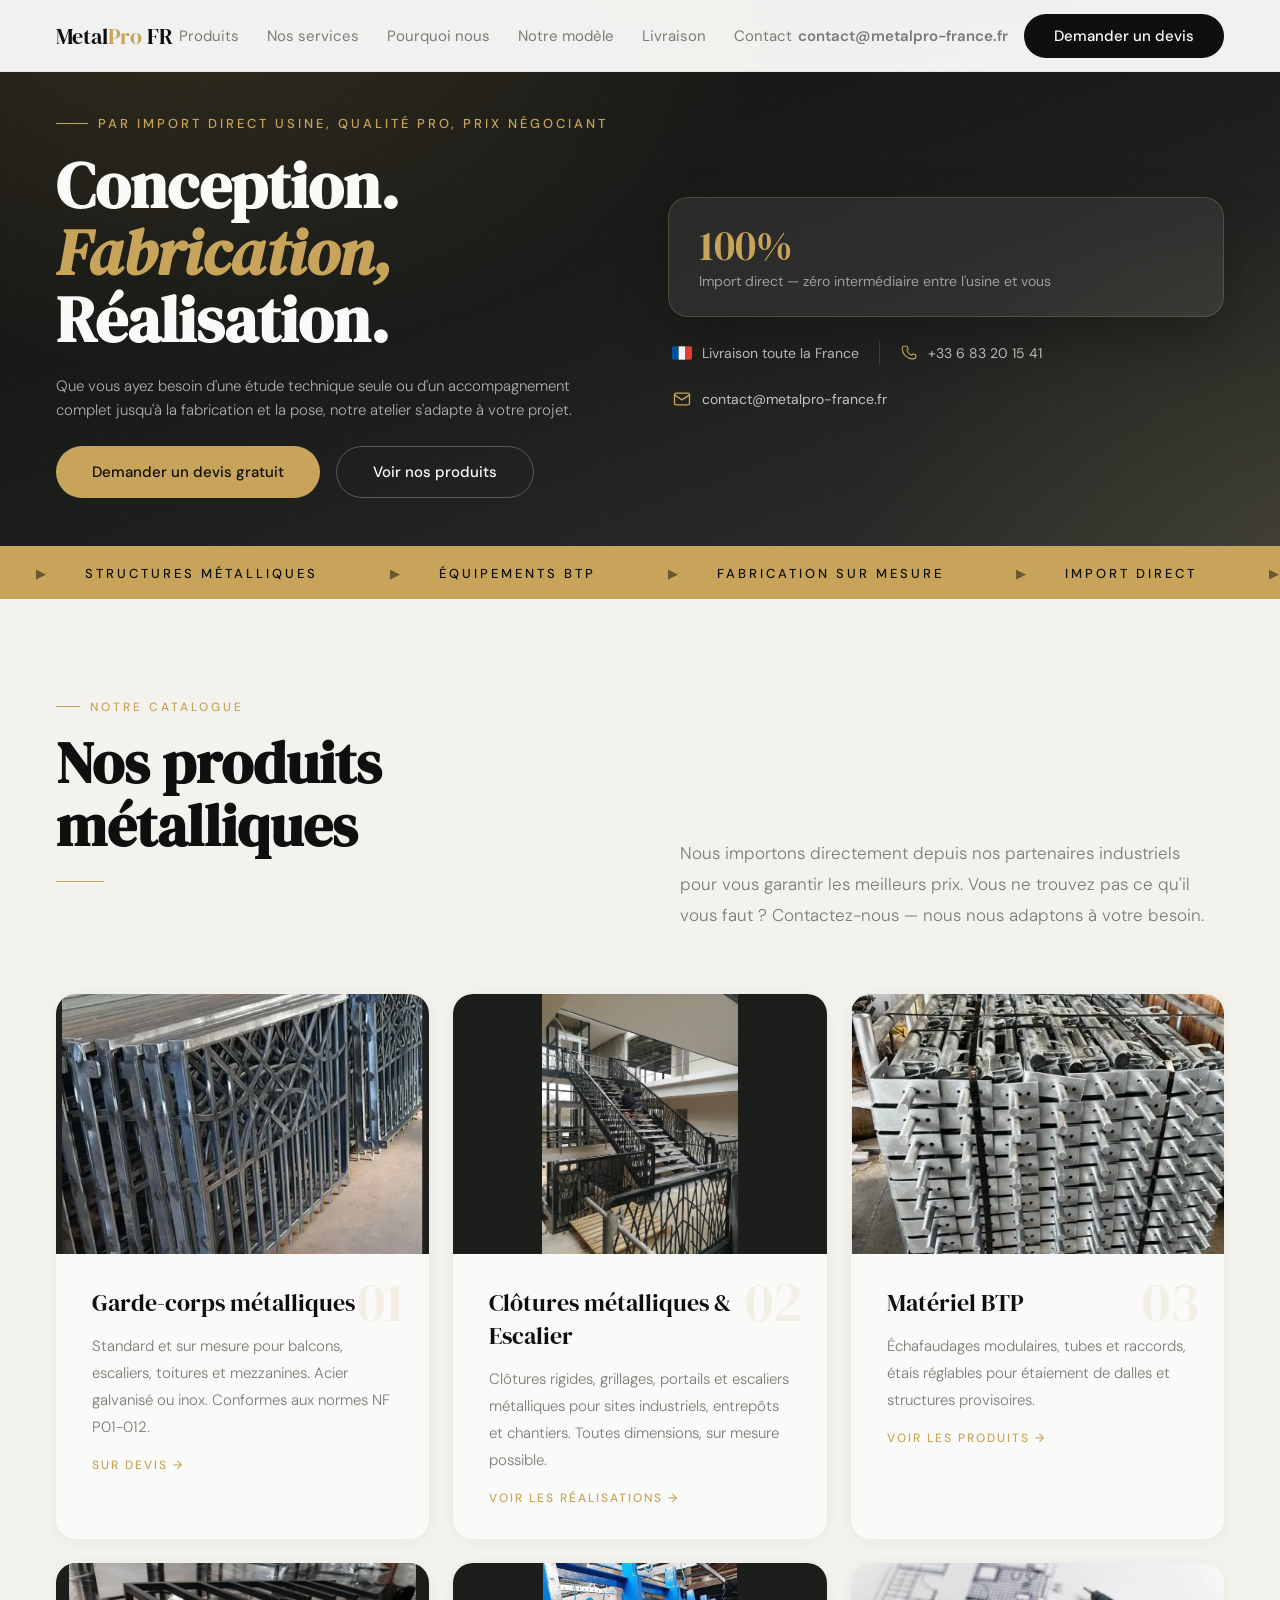
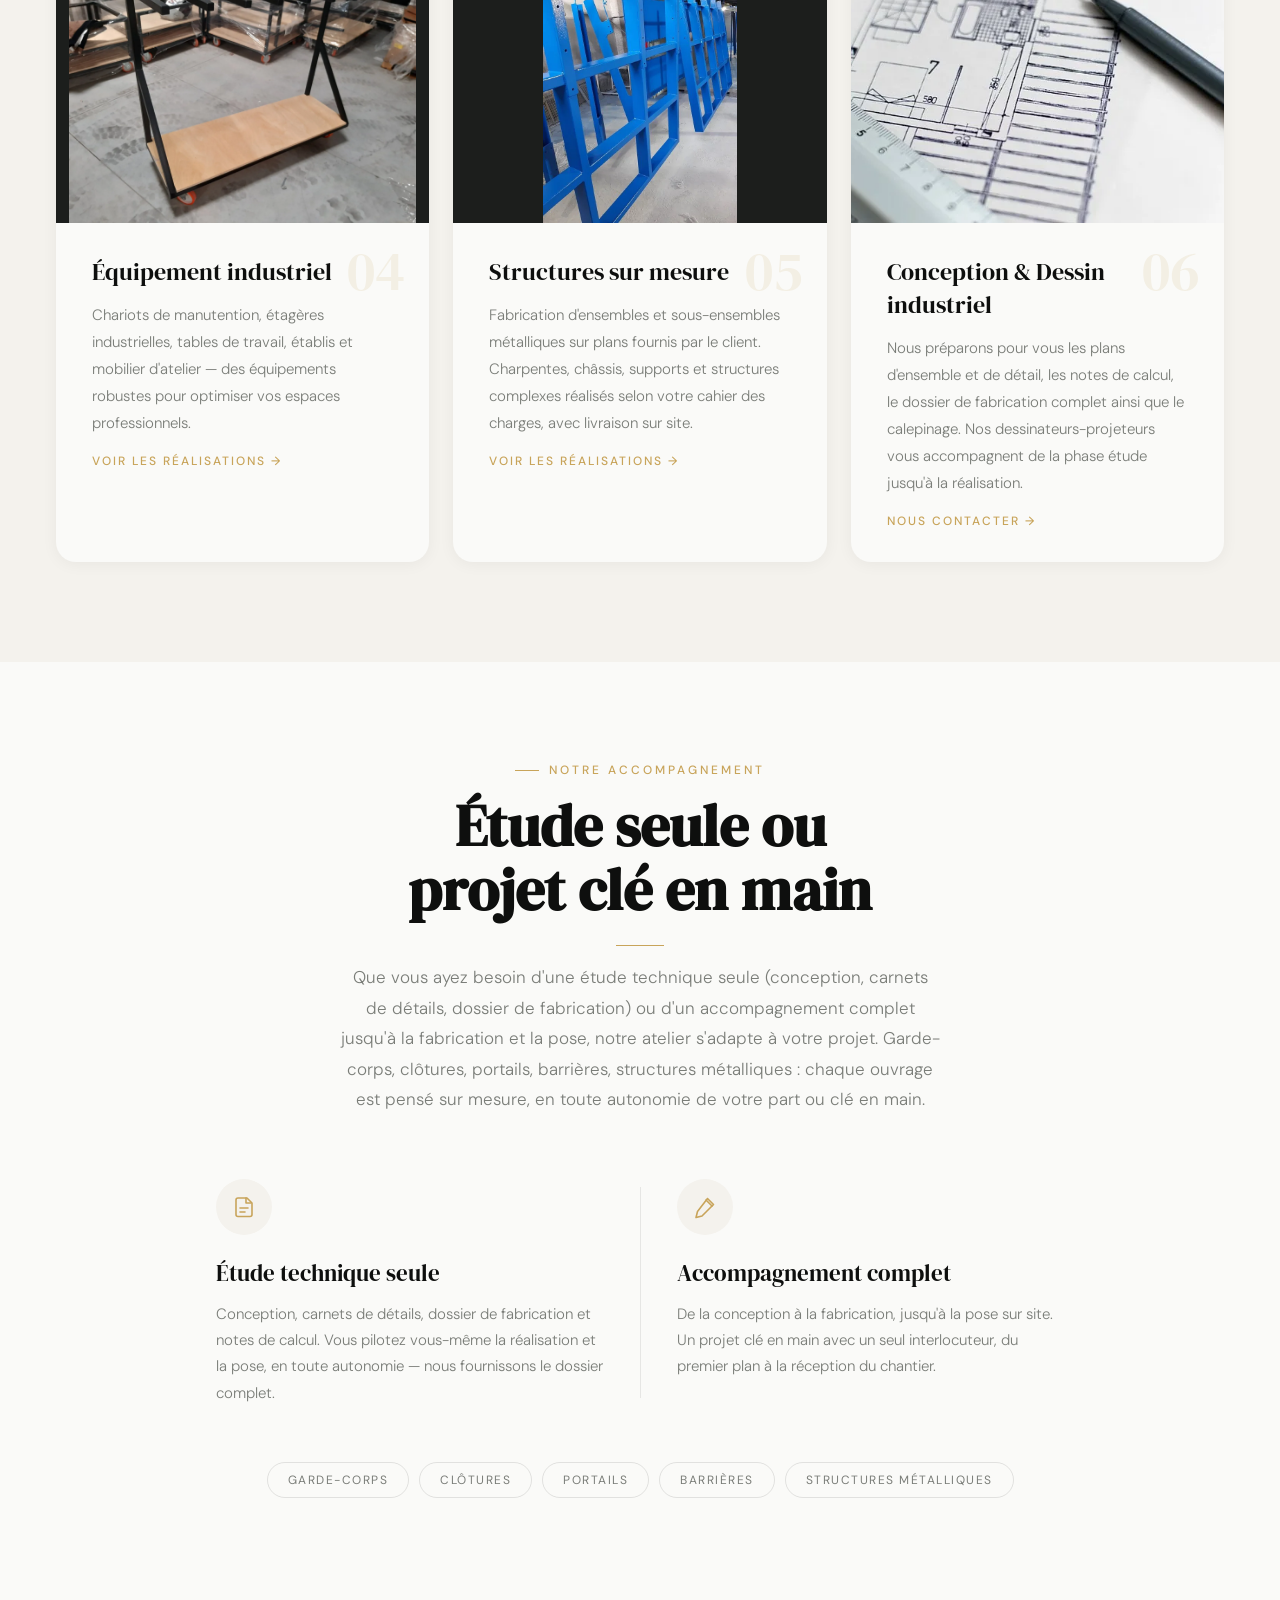
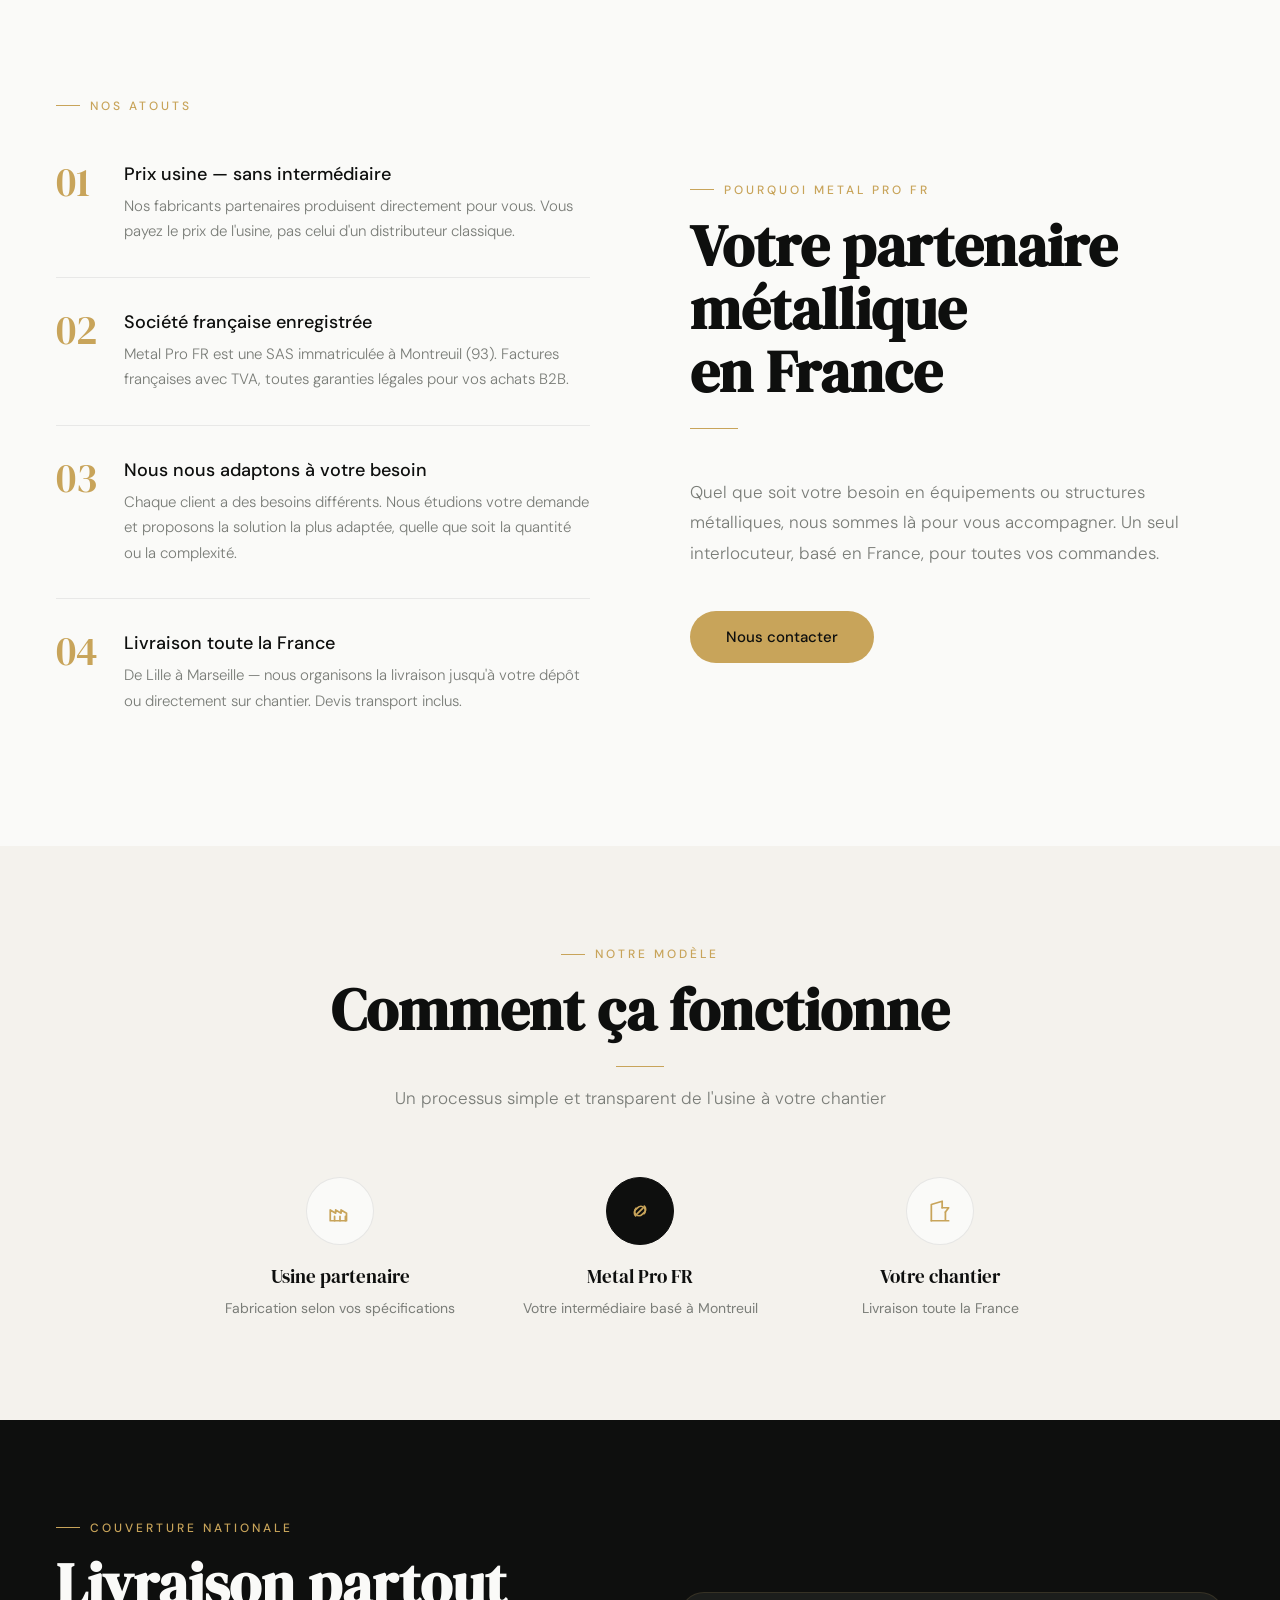
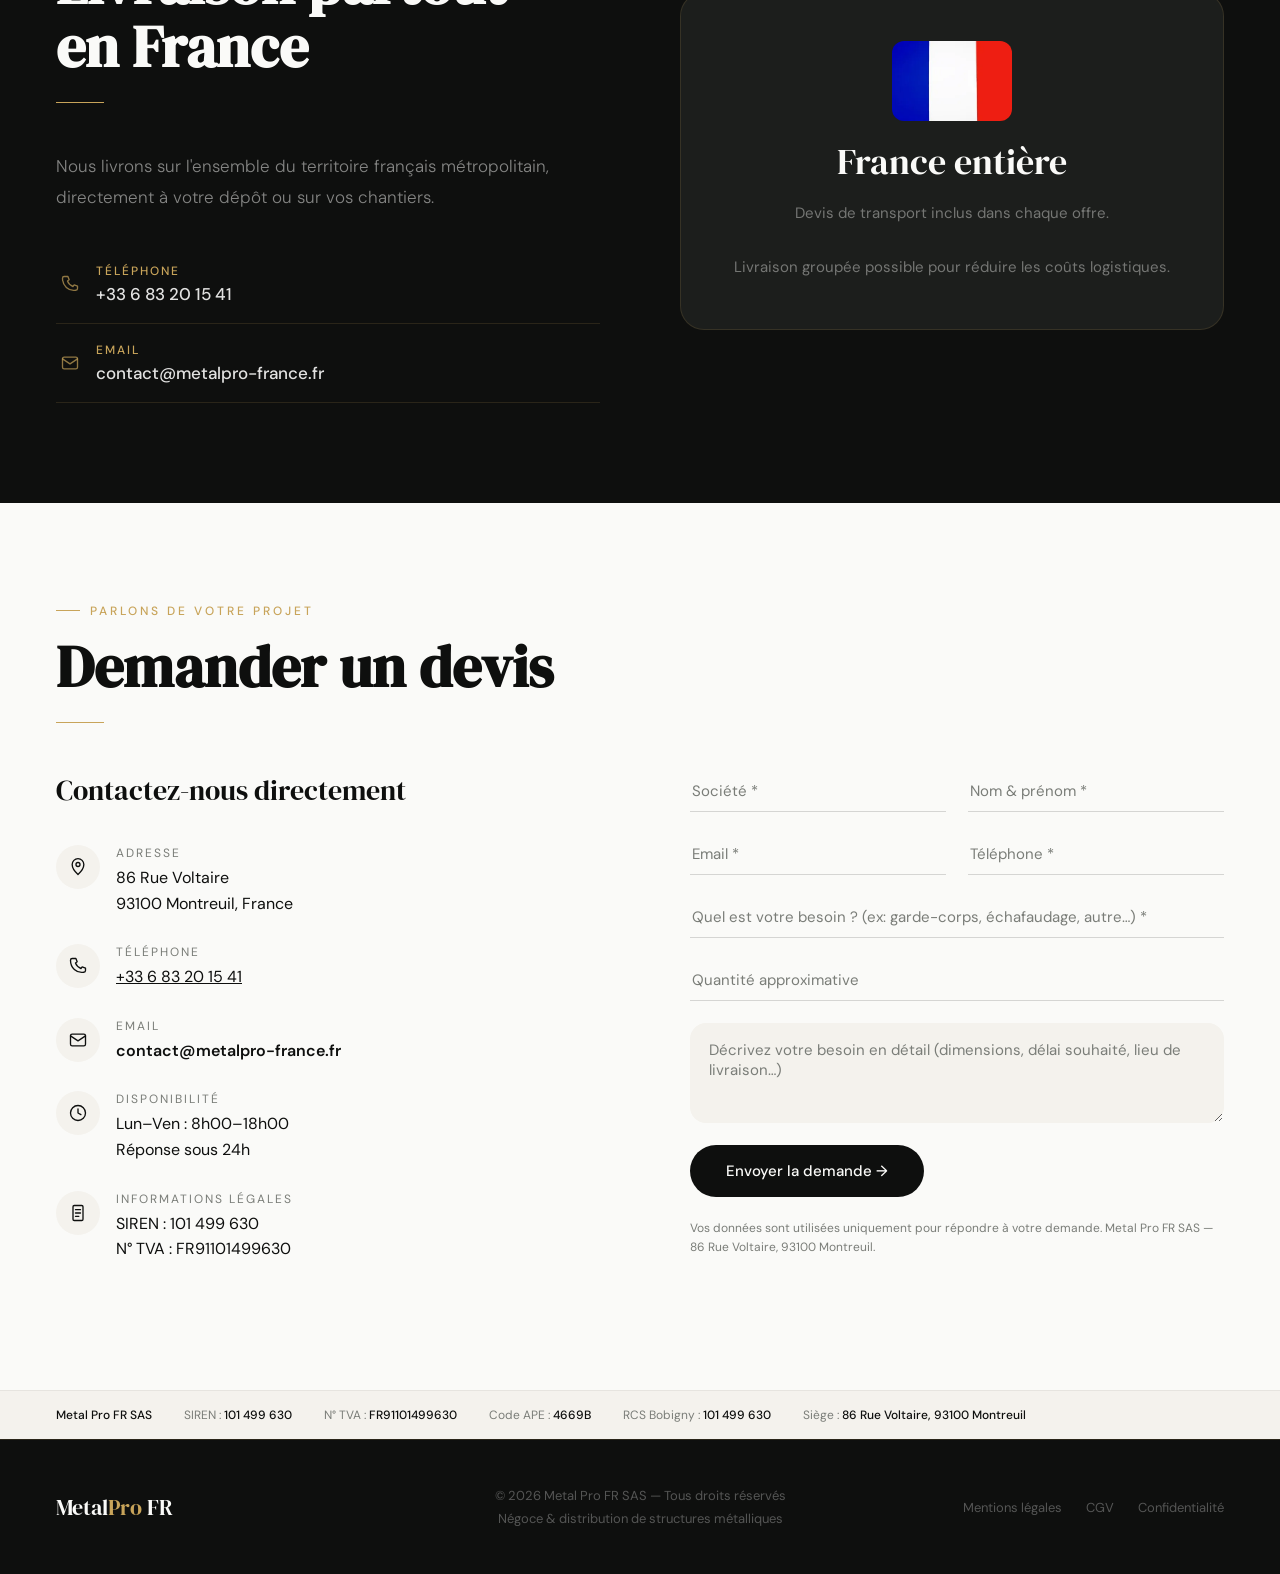
==== commit 232e3c89: "Add "Équipement industriel" catalogue page Add the roller conveyor table and steel frame photos, and" ====
--- a/index.html
+++ b/index.html
@@ -340,13 +340,15 @@
         <a href="materiel-btp.html" class="produit-tag" style="text-decoration:none;">Voir les produits →</a>
       </div>
     </div>
-    <div class="produit-card reveal" onclick="document.getElementById('contact').scrollIntoView({behavior:'smooth'})">
+    <div class="produit-card reveal" onclick="window.location.href='equipement-industriel.html'" style="cursor:pointer;">
       <img src="images/equipement-industriel.webp" width="1600" height="1200" loading="lazy" alt="Équipement industriel" style="width:100%;height:260px;object-fit:contain;display:block;background:#1c1e1c;">
       <div style="padding:32px 36px;position:relative;">
         <div class="produit-num">04</div>
-        <div class="produit-titre">Équipement industriel</div>
+        <a href="equipement-industriel.html" style="text-decoration:none;color:inherit;">
+          <div class="produit-titre">Équipement industriel</div>
+        </a>
         <p class="produit-desc">Chariots de manutention, étagères industrielles, tables de travail, établis et mobilier d'atelier — des équipements robustes pour optimiser vos espaces professionnels.</p>
-        <div class="produit-tag">Sur devis →</div>
+        <a href="equipement-industriel.html" class="produit-tag" style="text-decoration:none;">Voir les réalisations →</a>
       </div>
     </div>
     <div class="produit-card reveal reveal-d1" onclick="window.location.href='structures-sur-mesure.html'" style="cursor:pointer;">
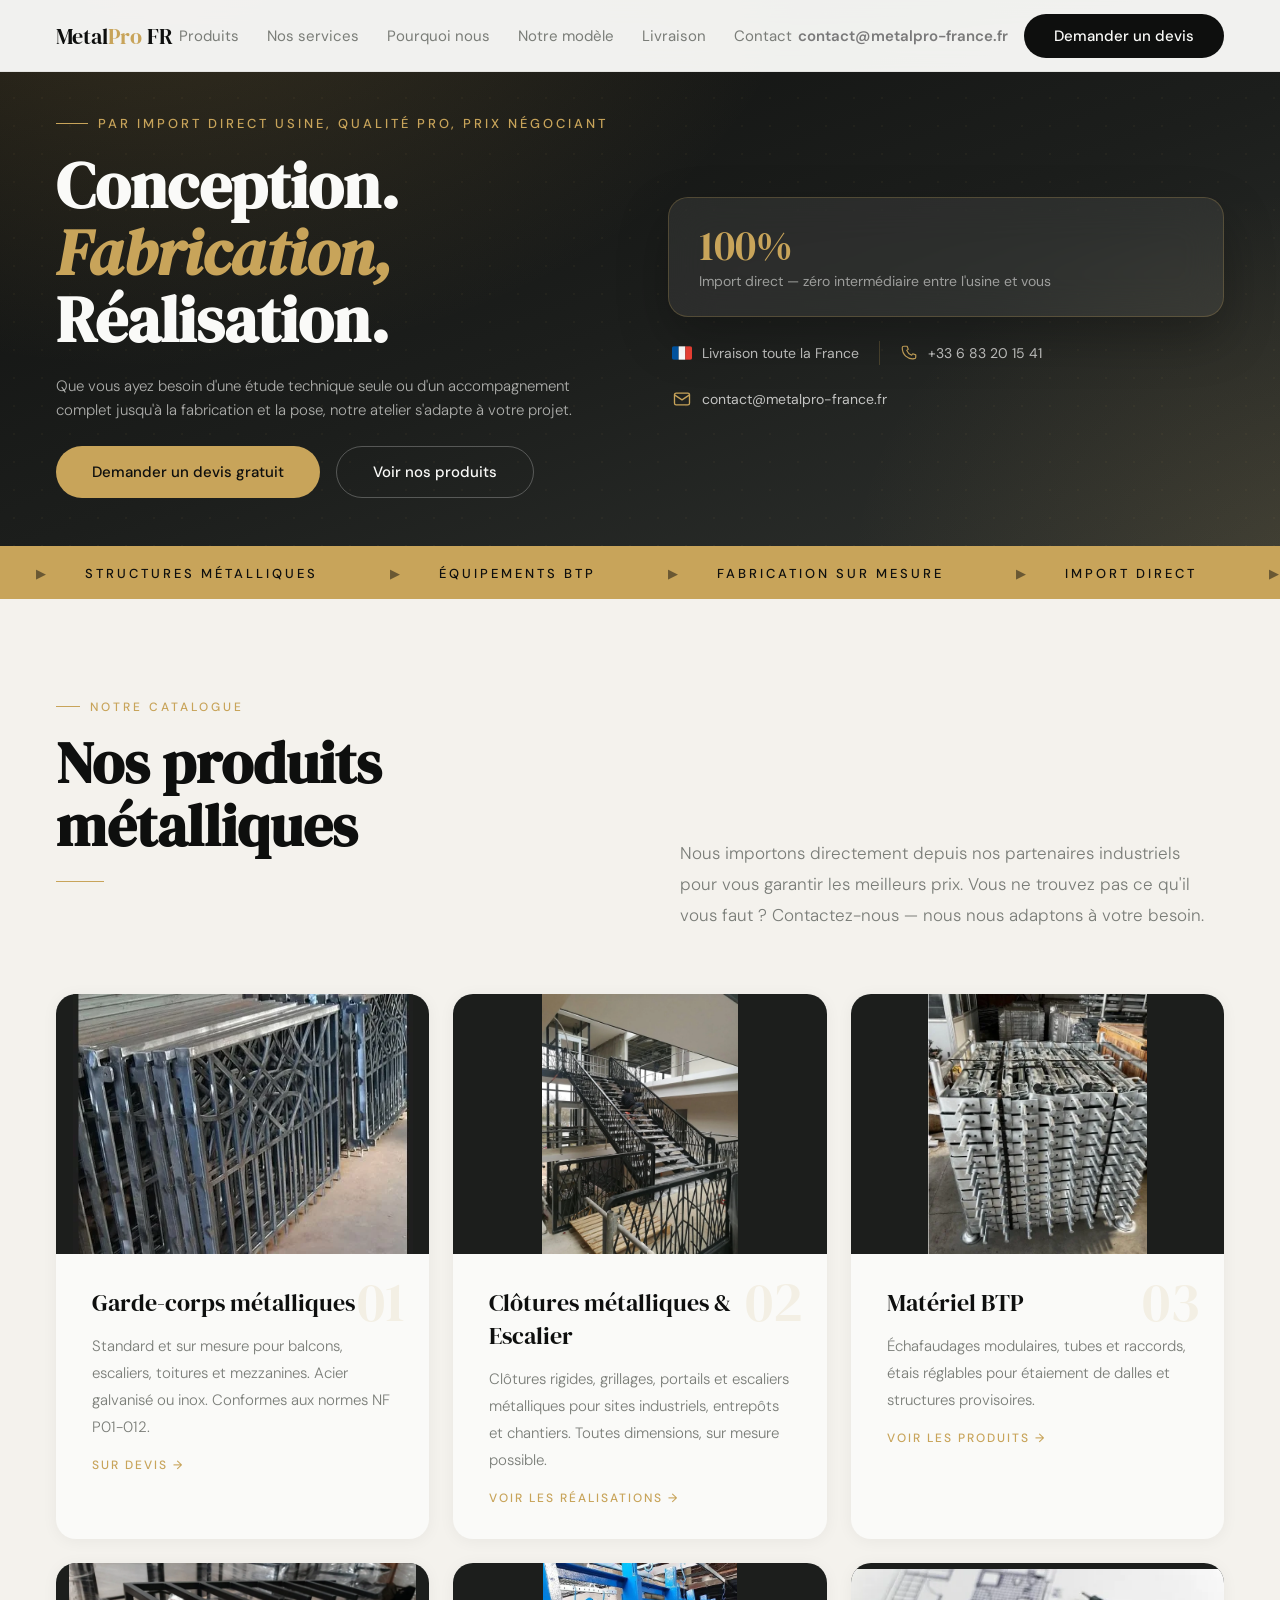
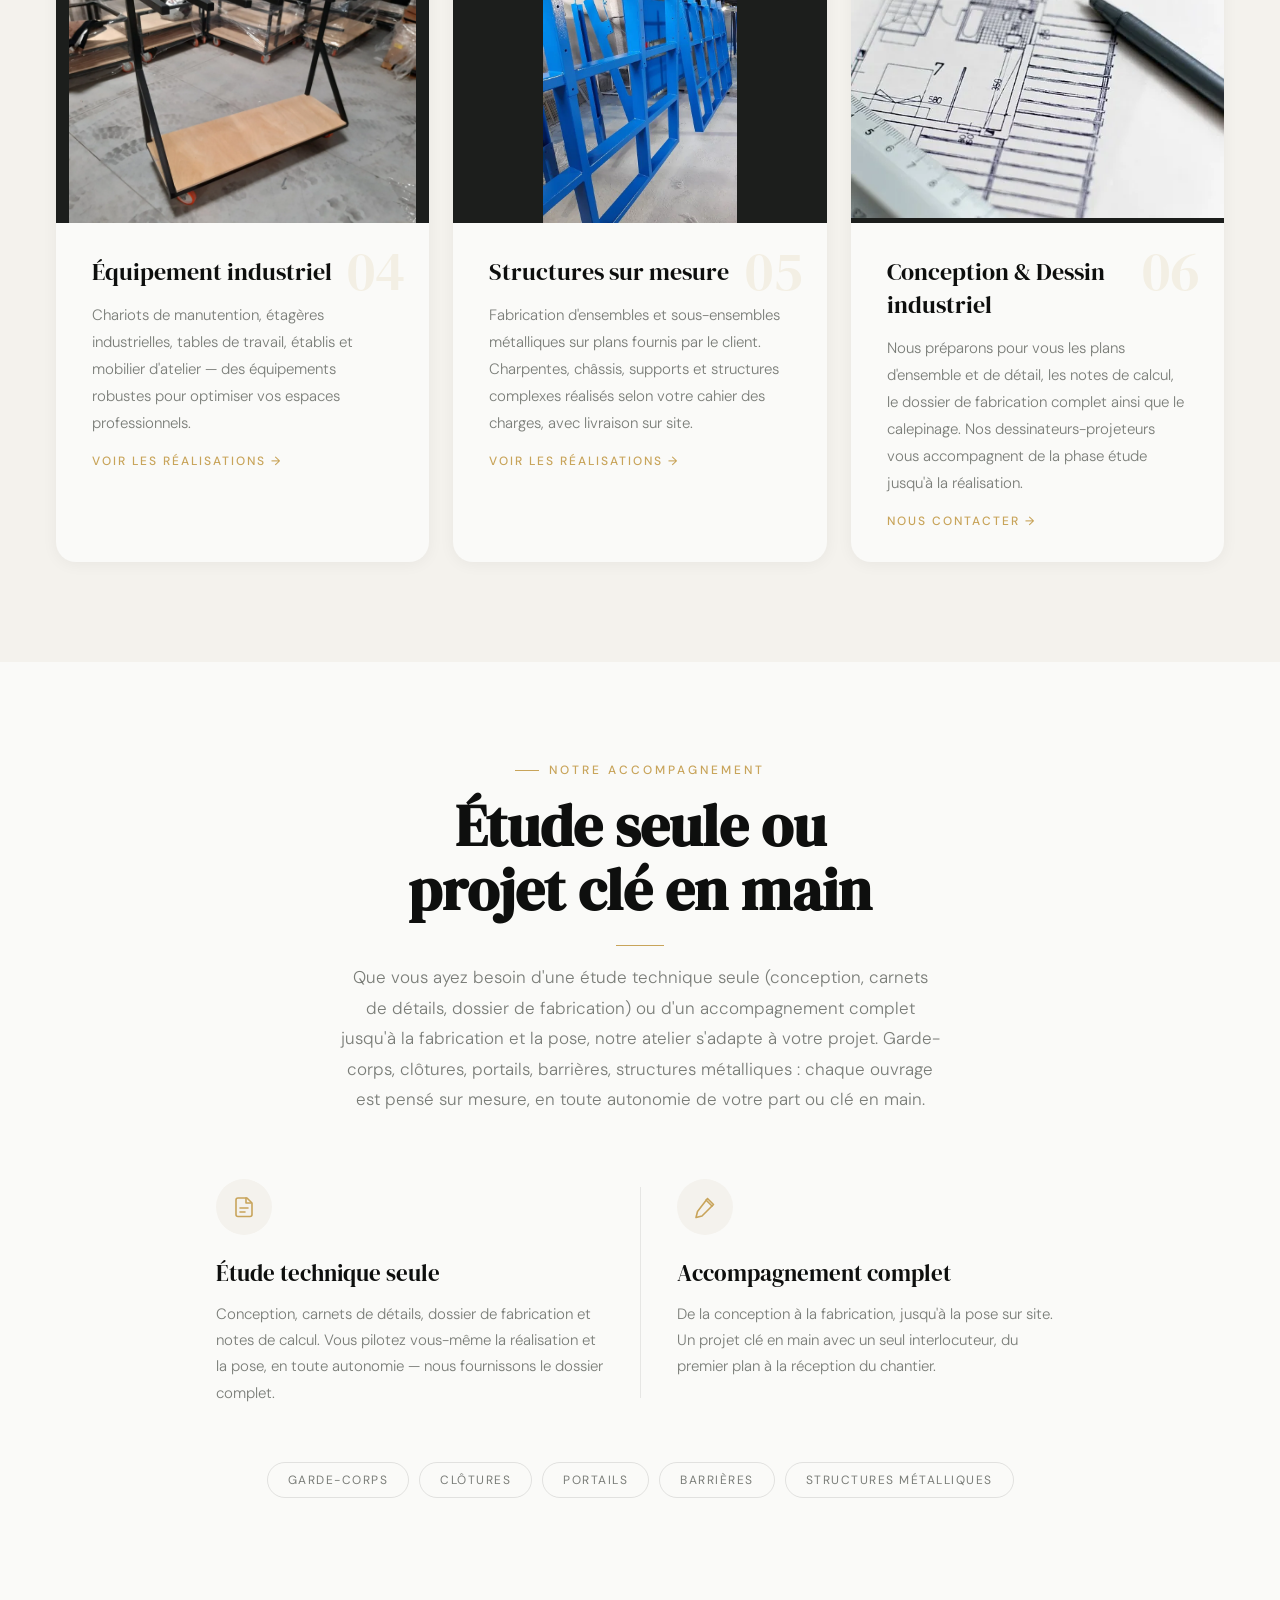
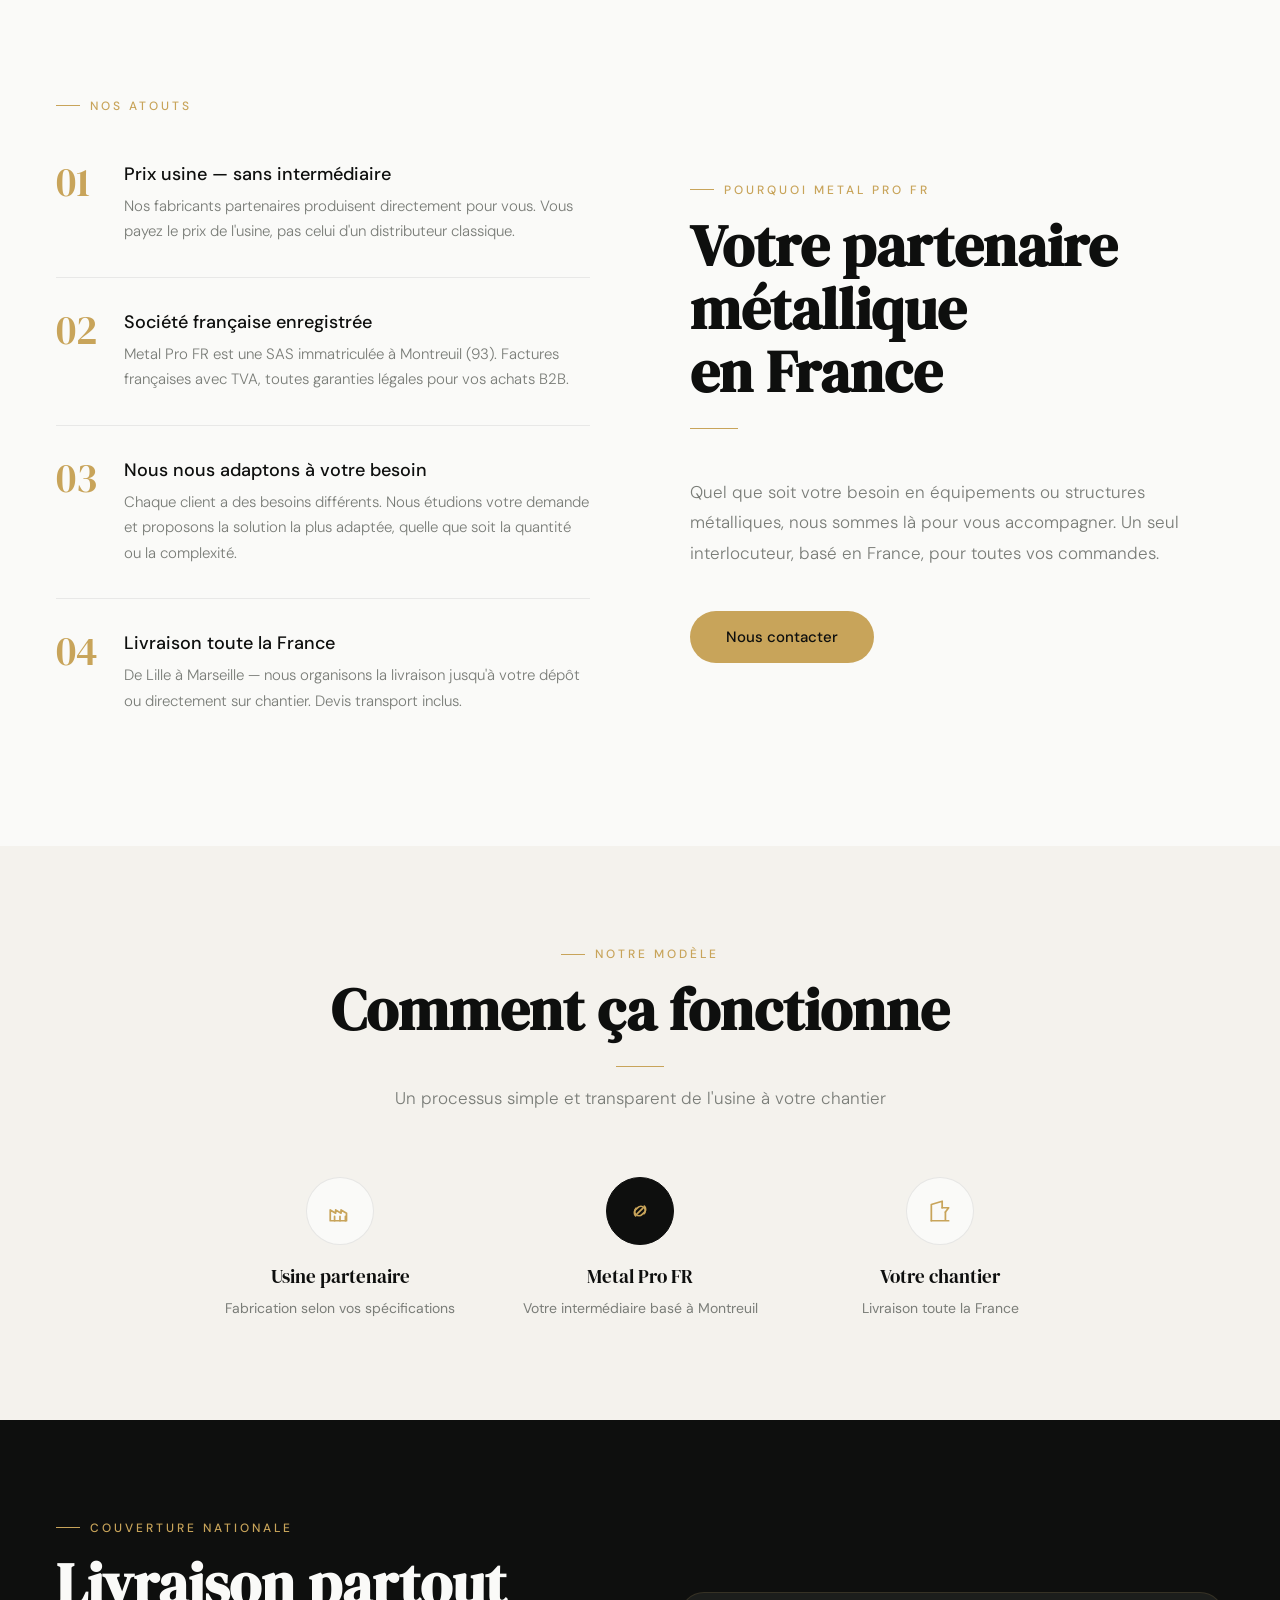
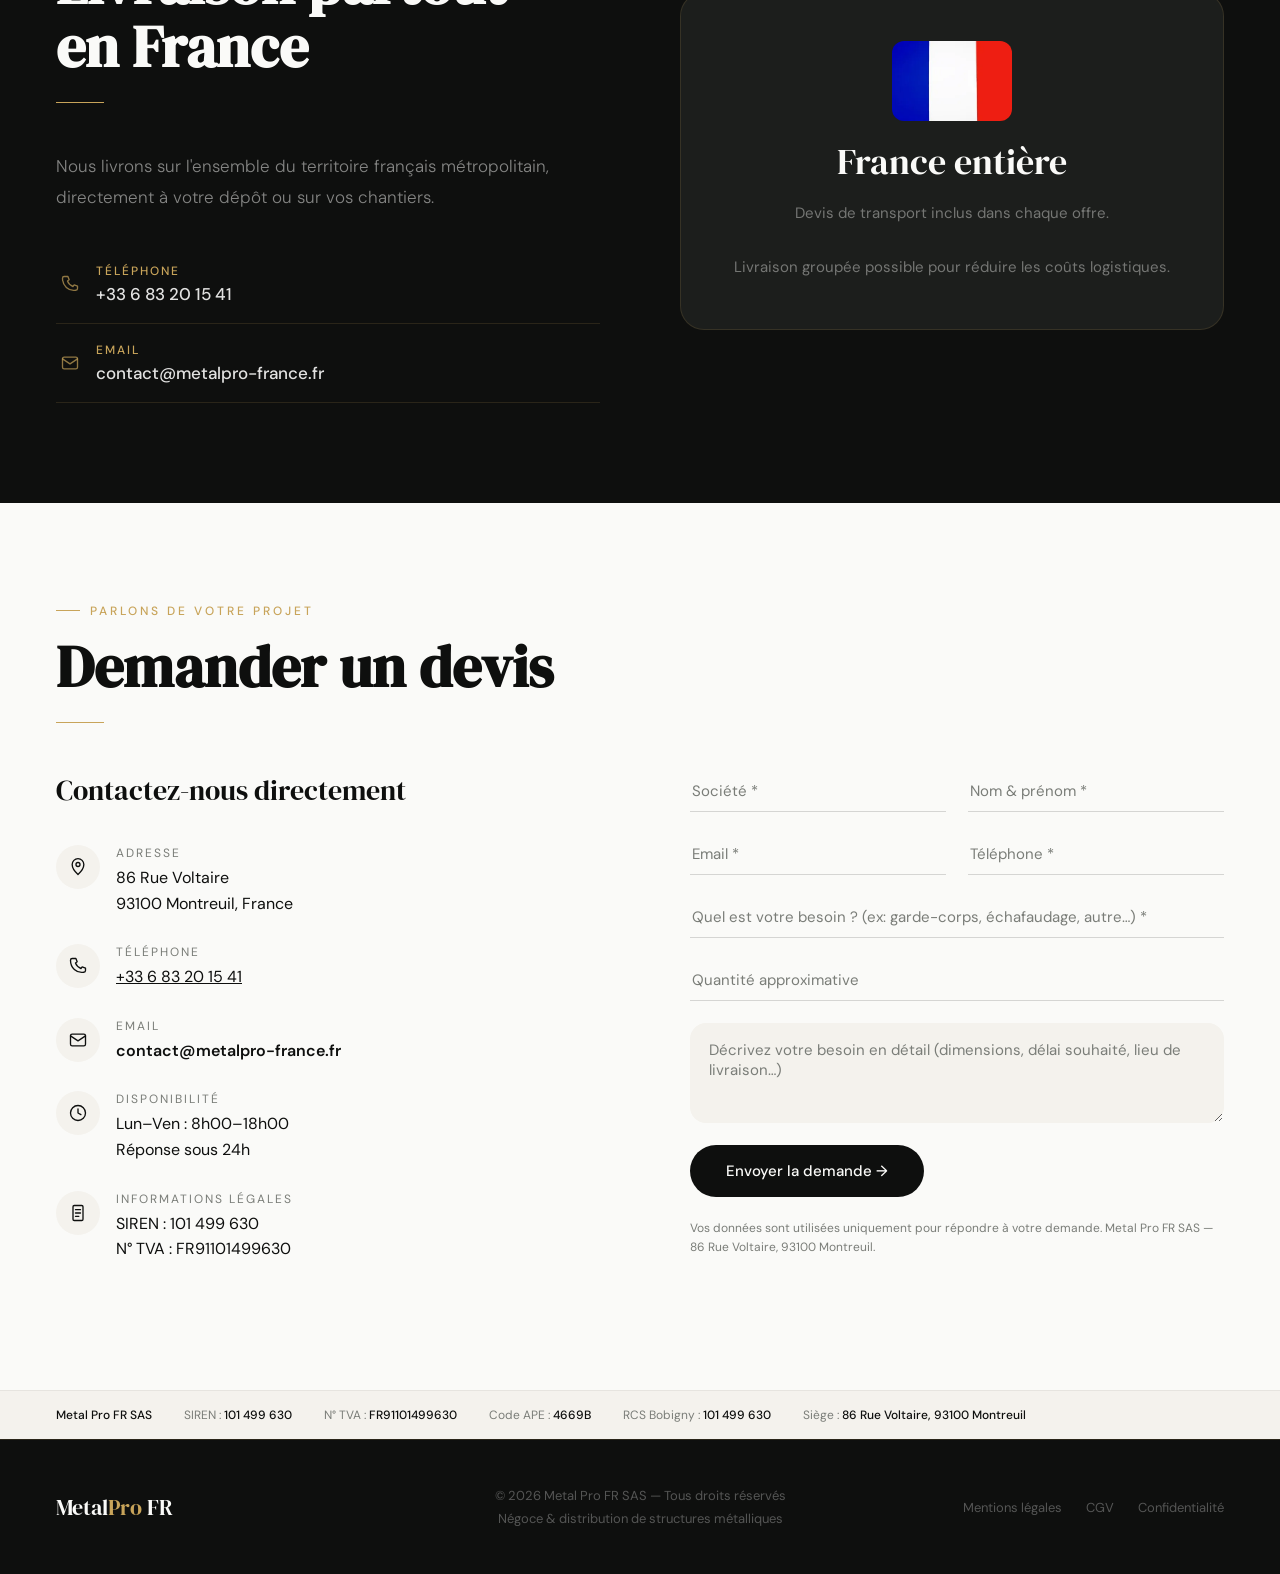
==== commit debe2014: "Make product photos display uniformly across the site - Homepage "Nos produits" grid: all 6 thumbnai" ====
--- a/index.html
+++ b/index.html
@@ -310,7 +310,7 @@
   </div>
   <div class="produits-grid">
     <div class="produit-card reveal" onclick="document.getElementById('contact').scrollIntoView({behavior:'smooth'})">
-      <img src="images/garde-corps-metalliques.webp" width="502" height="384" loading="lazy" alt="Garde-corps métalliques" style="width:100%;height:260px;object-fit:cover;display:block;">
+      <img src="images/garde-corps-metalliques.webp" width="502" height="384" loading="lazy" alt="Garde-corps métalliques" style="width:100%;height:260px;object-fit:contain;display:block;background:#1c1e1c;">
       <div style="padding:32px 36px;position:relative;">
         <div class="produit-num">01</div>
         <div class="produit-titre">Garde-corps métalliques</div>
@@ -319,7 +319,7 @@
       </div>
     </div>
     <div class="produit-card reveal reveal-d1" onclick="window.location.href='clotures-metalliques-escaliers.html'" style="cursor:pointer;">
-      <img src="images/clotures-metalliques-escalier-1.webp" width="900" height="1199" loading="lazy" alt="Clôtures métalliques & Escalier" style="width:100%;height:260px;object-fit:contain;display:block;background:#1c1e1c;">
+      <img src="images/clotures-metalliques-escalier-1.webp" width="1000" height="1332" loading="lazy" alt="Clôtures métalliques & Escalier" style="width:100%;height:260px;object-fit:contain;display:block;background:#1c1e1c;">
       <div style="padding:32px 36px;position:relative;">
         <div class="produit-num">02</div>
         <a href="clotures-metalliques-escaliers.html" style="text-decoration:none;color:inherit;">
@@ -330,7 +330,7 @@
       </div>
     </div>
     <div class="produit-card reveal reveal-d2" onclick="window.location.href='materiel-btp.html'" style="cursor:pointer;">
-      <img src="images/materiel-btp.webp" width="491" height="584" loading="lazy" alt="Matériel BTP" style="width:100%;height:260px;object-fit:cover;display:block;">
+      <img src="images/materiel-btp.webp" width="491" height="584" loading="lazy" alt="Matériel BTP" style="width:100%;height:260px;object-fit:contain;display:block;background:#1c1e1c;">
       <div style="padding:32px 36px;position:relative;">
         <div class="produit-num">03</div>
         <a href="materiel-btp.html" style="text-decoration:none;color:inherit;">
@@ -363,7 +363,7 @@
       </div>
     </div>
     <div class="produit-card reveal reveal-d2" onclick="document.getElementById('contact').scrollIntoView({behavior:'smooth'})">
-      <img src="images/conception-et-dessin-industriel.webp" width="510" height="340" loading="lazy" alt="Conception et dessin industriel" style="width:100%;height:260px;object-fit:cover;display:block;">
+      <img src="images/conception-et-dessin-industriel.webp" width="510" height="340" loading="lazy" alt="Conception et dessin industriel" style="width:100%;height:260px;object-fit:contain;display:block;background:#1c1e1c;">
       <div style="padding:32px 36px;position:relative;">
         <div class="produit-num">06</div>
         <div class="produit-titre">Conception &amp; Dessin industriel</div>
